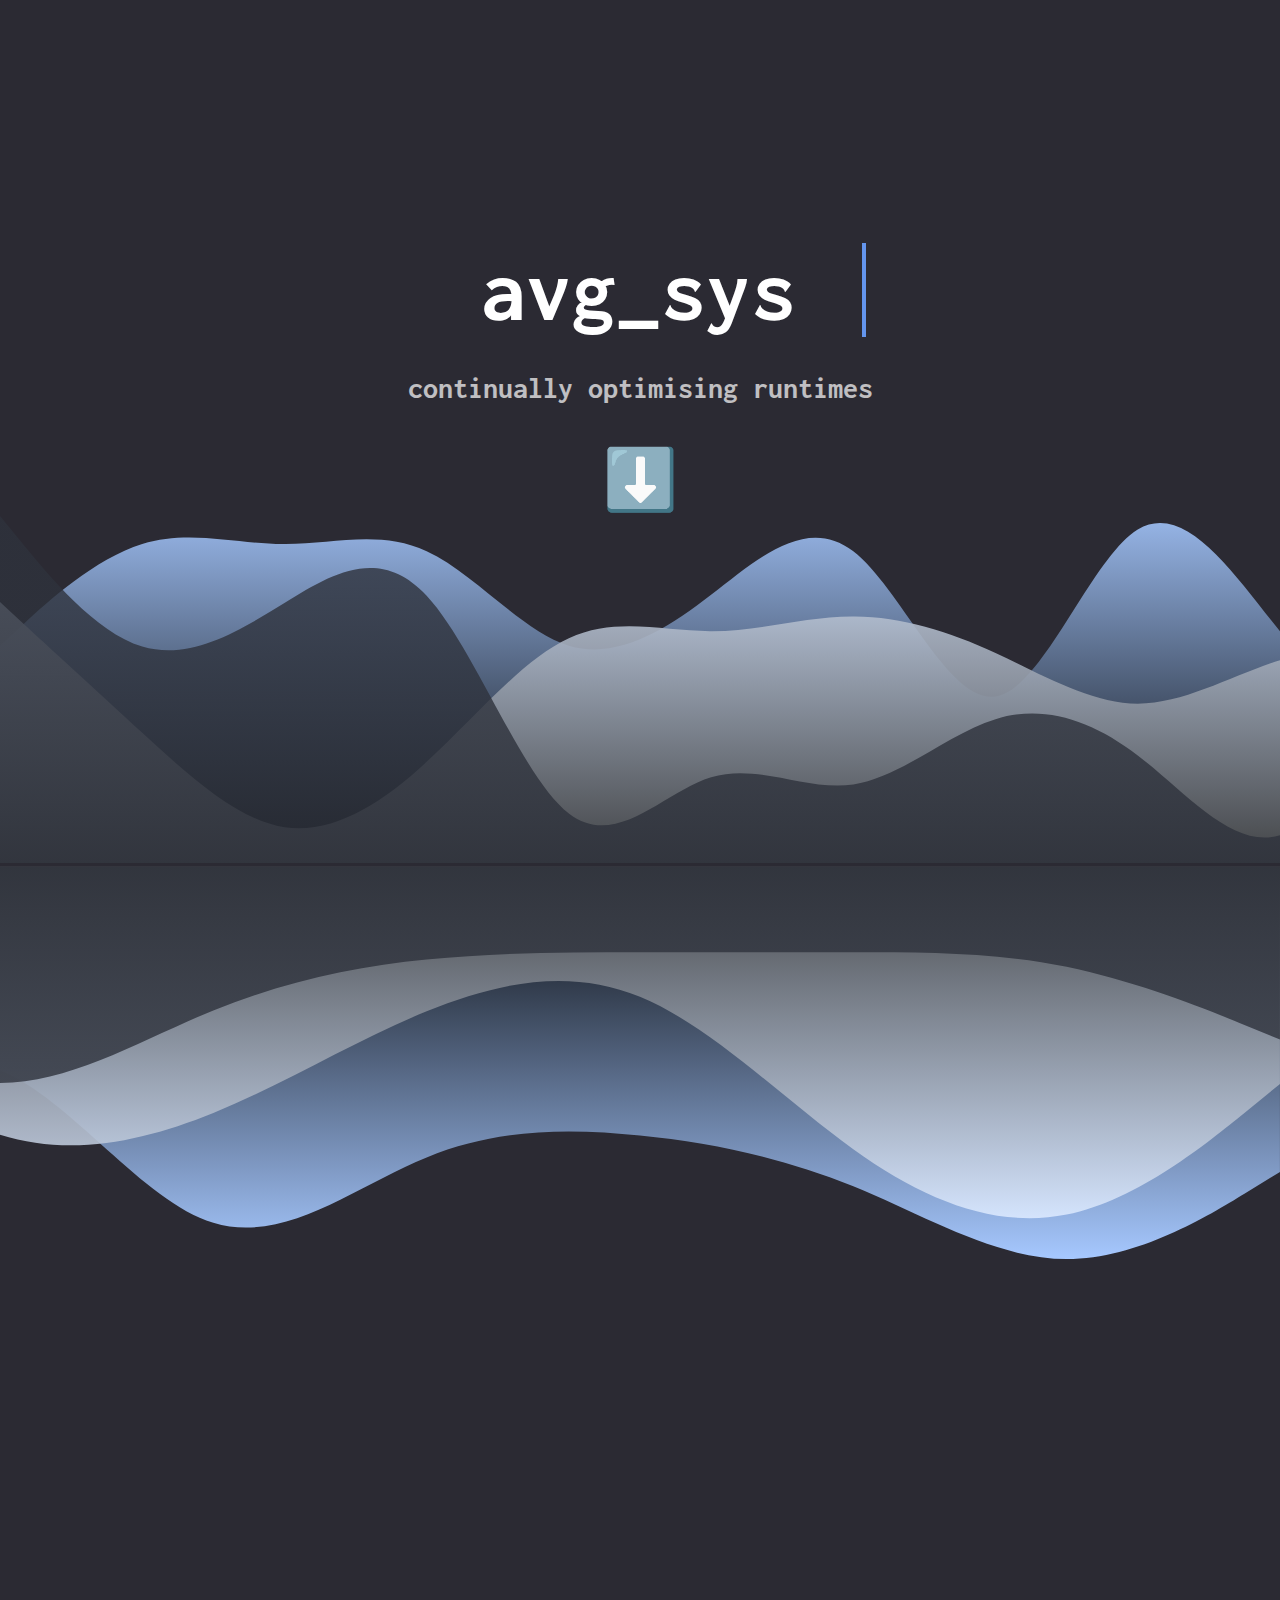
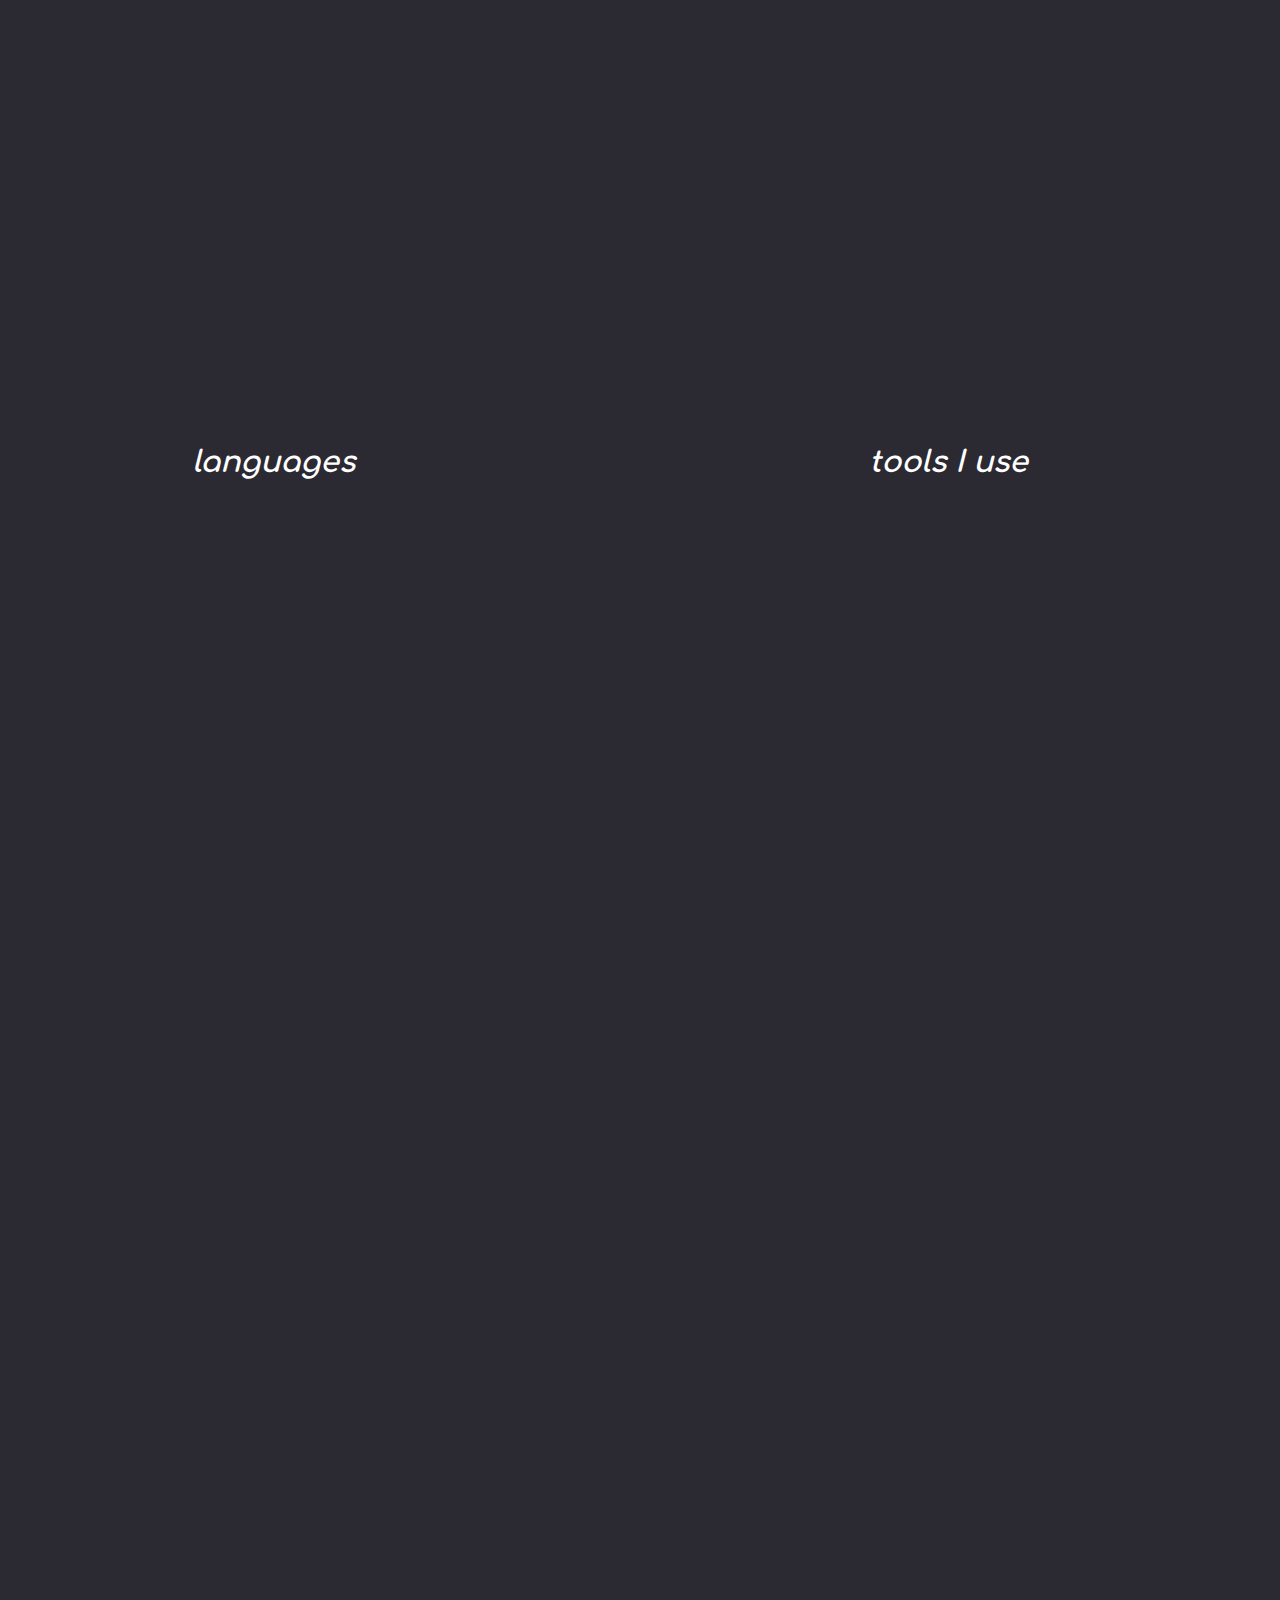
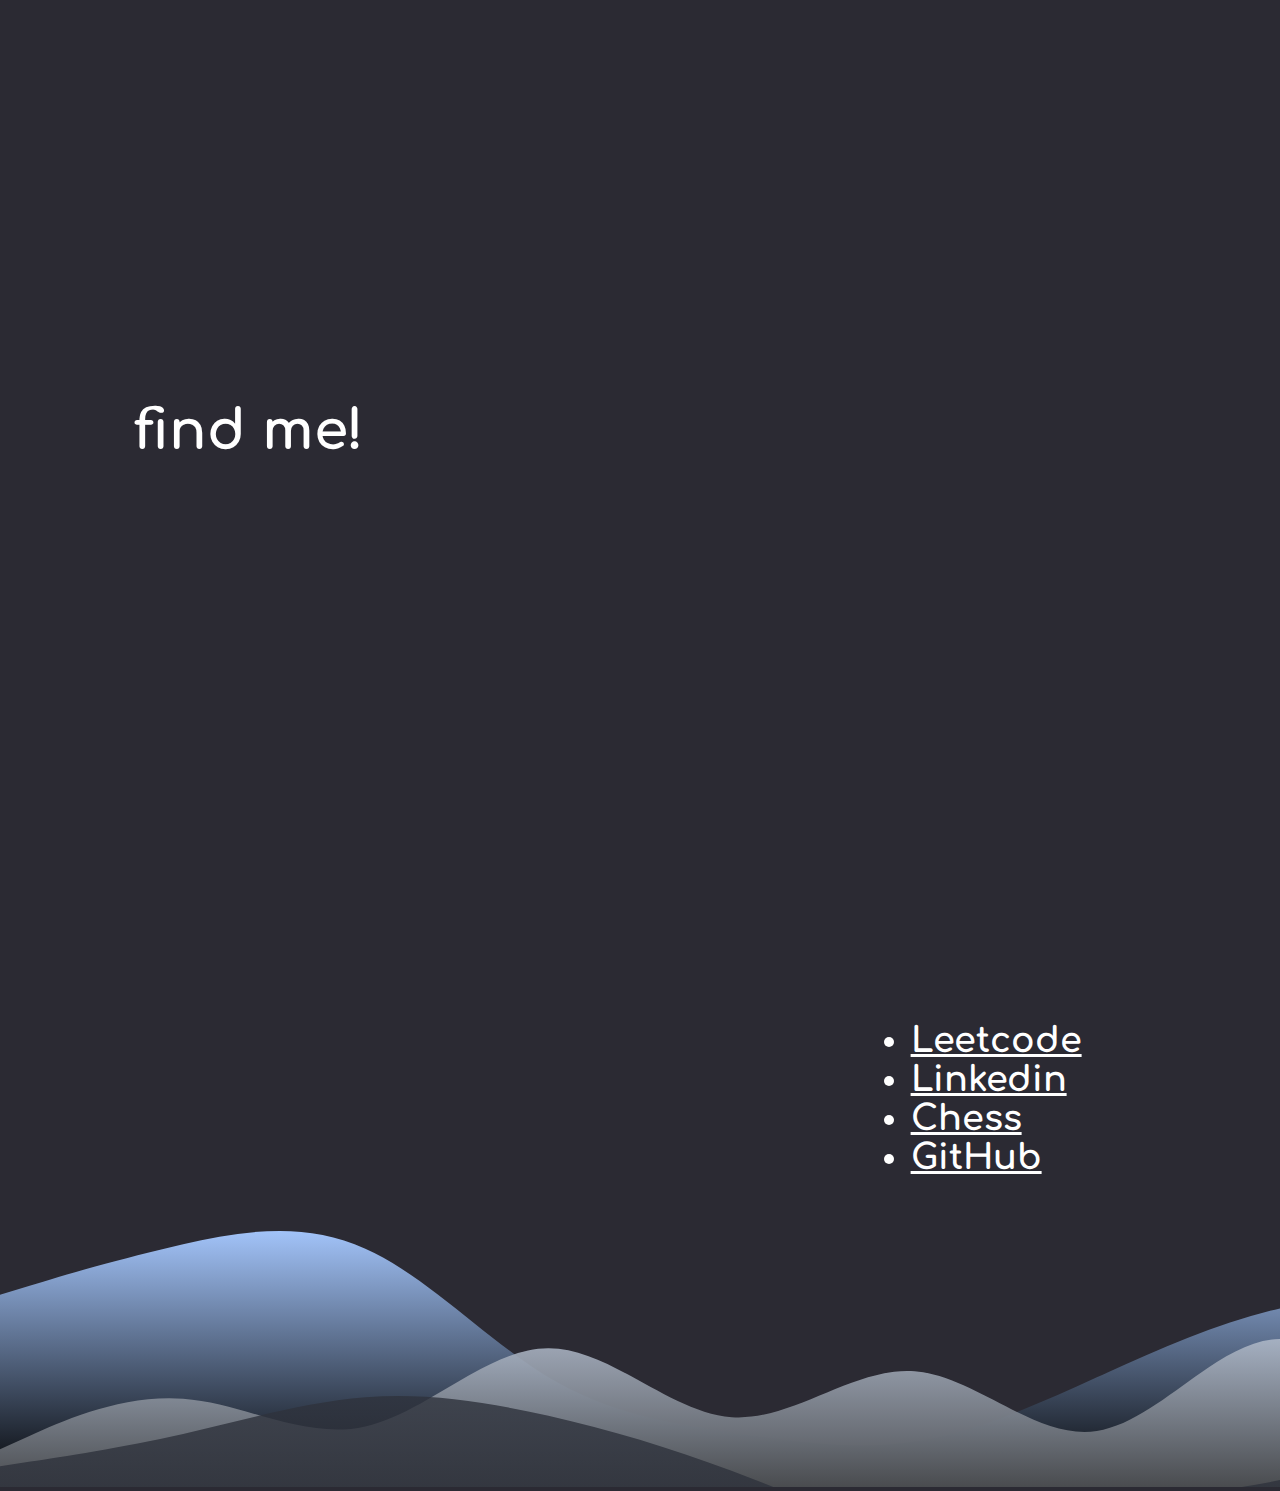
==== index.html @ 8fa1991c "rename main_page.html to index.html" ====
<!DOCTYPE html>
<html lang="en">
<head>
    <meta name="viewport" content="width=device-width, initial-scale=1.0">
    <meta charset="UTF-8">
    <link href="styles.css" rel="stylesheet" type="text/css" />
    <script defer src="AOS script.js"></script>
    <link rel="preconnect" href="https://fonts.googleapis.com">
    <link rel="preconnect" href="https://fonts.gstatic.com" crossorigin>
    <link href="https://fonts.googleapis.com/css2?family=Inconsolata:wght@200..900&display=swap" rel="stylesheet">
    <link rel="preconnect" href="https://fonts.googleapis.com">
    <link rel="preconnect" href="https://fonts.gstatic.com" crossorigin>
    <link href="https://fonts.googleapis.com/css2?family=Comfortaa:wght@300..700&display=swap" rel="stylesheet">
    <title>pretty average</title>
</head>

<body>
    <main>
        <section class="hi-mom">
            <div class = "container">
                <h1 class="head">avg_sys</h1>
            </div>
            <div class="subhead">
                <h4>continually optimising runtimes</h4>
            </div>
            <div class="down-arrow">
                <h1>⬇️</h1>
            </div> 
        </section>
        
        <section class="wave_split">
            <svg id="wave" style="transform:rotate(0deg); transition: 0.3s" viewBox="0 0 1440 490" version="1.1" xmlns="http://www.w3.org/2000/svg"><defs><linearGradient id="sw-gradient-0" x1="0" x2="0" y1="1" y2="0"><stop stop-color="rgba(0, 0, 0, 1)" offset="0%"></stop><stop stop-color="rgba(166, 200, 255, 1)" offset="100%"></stop></linearGradient></defs><path style="transform:translate(0, 1px); opacity:1" fill="url(#sw-gradient-0)" d="M0,245L26.7,220.5C53.3,196,107,147,160,130.7C213.3,114,267,131,320,130.7C373.3,131,427,114,480,138.8C533.3,163,587,229,640,245C693.3,261,747,229,800,187.8C853.3,147,907,98,960,138.8C1013.3,180,1067,310,1120,302.2C1173.3,294,1227,147,1280,114.3C1333.3,82,1387,163,1440,228.7C1493.3,294,1547,343,1600,367.5C1653.3,392,1707,392,1760,359.3C1813.3,327,1867,261,1920,261.3C1973.3,261,2027,327,2080,302.2C2133.3,278,2187,163,2240,106.2C2293.3,49,2347,49,2400,98C2453.3,147,2507,245,2560,310.3C2613.3,376,2667,408,2720,416.5C2773.3,425,2827,408,2880,367.5C2933.3,327,2987,261,3040,236.8C3093.3,212,3147,229,3200,245C3253.3,261,3307,278,3360,294C3413.3,310,3467,327,3520,343C3573.3,359,3627,376,3680,343C3733.3,310,3787,229,3813,187.8L3840,147L3840,490L3813.3,490C3786.7,490,3733,490,3680,490C3626.7,490,3573,490,3520,490C3466.7,490,3413,490,3360,490C3306.7,490,3253,490,3200,490C3146.7,490,3093,490,3040,490C2986.7,490,2933,490,2880,490C2826.7,490,2773,490,2720,490C2666.7,490,2613,490,2560,490C2506.7,490,2453,490,2400,490C2346.7,490,2293,490,2240,490C2186.7,490,2133,490,2080,490C2026.7,490,1973,490,1920,490C1866.7,490,1813,490,1760,490C1706.7,490,1653,490,1600,490C1546.7,490,1493,490,1440,490C1386.7,490,1333,490,1280,490C1226.7,490,1173,490,1120,490C1066.7,490,1013,490,960,490C906.7,490,853,490,800,490C746.7,490,693,490,640,490C586.7,490,533,490,480,490C426.7,490,373,490,320,490C266.7,490,213,490,160,490C106.7,490,53,490,27,490L0,490Z"></path><defs><linearGradient id="sw-gradient-1" x1="0" x2="0" y1="1" y2="0"><stop stop-color="rgba(54, 54, 54, 1)" offset="0%"></stop><stop stop-color="rgba(219, 233, 255, 1)" offset="100%"></stop></linearGradient></defs><path style="transform:translate(0, 50px); opacity:0.9" fill="url(#sw-gradient-1)" d="M0,147L26.7,171.5C53.3,196,107,245,160,294C213.3,343,267,392,320,400.2C373.3,408,427,376,480,326.7C533.3,278,587,212,640,187.8C693.3,163,747,180,800,179.7C853.3,180,907,163,960,163.3C1013.3,163,1067,180,1120,204.2C1173.3,229,1227,261,1280,261.3C1333.3,261,1387,229,1440,212.3C1493.3,196,1547,196,1600,179.7C1653.3,163,1707,131,1760,155.2C1813.3,180,1867,261,1920,261.3C1973.3,261,2027,180,2080,171.5C2133.3,163,2187,229,2240,253.2C2293.3,278,2347,261,2400,212.3C2453.3,163,2507,82,2560,114.3C2613.3,147,2667,294,2720,294C2773.3,294,2827,147,2880,122.5C2933.3,98,2987,196,3040,228.7C3093.3,261,3147,229,3200,212.3C3253.3,196,3307,196,3360,163.3C3413.3,131,3467,65,3520,57.2C3573.3,49,3627,98,3680,147C3733.3,196,3787,245,3813,269.5L3840,294L3840,490L3813.3,490C3786.7,490,3733,490,3680,490C3626.7,490,3573,490,3520,490C3466.7,490,3413,490,3360,490C3306.7,490,3253,490,3200,490C3146.7,490,3093,490,3040,490C2986.7,490,2933,490,2880,490C2826.7,490,2773,490,2720,490C2666.7,490,2613,490,2560,490C2506.7,490,2453,490,2400,490C2346.7,490,2293,490,2240,490C2186.7,490,2133,490,2080,490C2026.7,490,1973,490,1920,490C1866.7,490,1813,490,1760,490C1706.7,490,1653,490,1600,490C1546.7,490,1493,490,1440,490C1386.7,490,1333,490,1280,490C1226.7,490,1173,490,1120,490C1066.7,490,1013,490,960,490C906.7,490,853,490,800,490C746.7,490,693,490,640,490C586.7,490,533,490,480,490C426.7,490,373,490,320,490C266.7,490,213,490,160,490C106.7,490,53,490,27,490L0,490Z"></path><defs><linearGradient id="sw-gradient-2" x1="0" x2="0" y1="1" y2="0"><stop stop-color="rgba(46, 50, 60, 1)" offset="0%"></stop><stop stop-color="rgba(46, 50, 60, 1)" offset="100%"></stop></linearGradient></defs><path style="transform:translate(0, 100px); opacity:0.8" fill="url(#sw-gradient-2)" d="M0,0L26.7,32.7C53.3,65,107,131,160,147C213.3,163,267,131,320,98C373.3,65,427,33,480,89.8C533.3,147,587,294,640,334.8C693.3,376,747,310,800,294C853.3,278,907,310,960,302.2C1013.3,294,1067,245,1120,228.7C1173.3,212,1227,229,1280,269.5C1333.3,310,1387,376,1440,359.3C1493.3,343,1547,245,1600,171.5C1653.3,98,1707,49,1760,49C1813.3,49,1867,98,1920,114.3C1973.3,131,2027,114,2080,106.2C2133.3,98,2187,98,2240,155.2C2293.3,212,2347,327,2400,343C2453.3,359,2507,278,2560,253.2C2613.3,229,2667,261,2720,261.3C2773.3,261,2827,229,2880,204.2C2933.3,180,2987,163,3040,196C3093.3,229,3147,310,3200,334.8C3253.3,359,3307,327,3360,334.8C3413.3,343,3467,392,3520,383.8C3573.3,376,3627,310,3680,253.2C3733.3,196,3787,147,3813,122.5L3840,98L3840,490L3813.3,490C3786.7,490,3733,490,3680,490C3626.7,490,3573,490,3520,490C3466.7,490,3413,490,3360,490C3306.7,490,3253,490,3200,490C3146.7,490,3093,490,3040,490C2986.7,490,2933,490,2880,490C2826.7,490,2773,490,2720,490C2666.7,490,2613,490,2560,490C2506.7,490,2453,490,2400,490C2346.7,490,2293,490,2240,490C2186.7,490,2133,490,2080,490C2026.7,490,1973,490,1920,490C1866.7,490,1813,490,1760,490C1706.7,490,1653,490,1600,490C1546.7,490,1493,490,1440,490C1386.7,490,1333,490,1280,490C1226.7,490,1173,490,1120,490C1066.7,490,1013,490,960,490C906.7,490,853,490,800,490C746.7,490,693,490,640,490C586.7,490,533,490,480,490C426.7,490,373,490,320,490C266.7,490,213,490,160,490C106.7,490,53,490,27,490L0,490Z"></path></svg>
        </section>

        <section class="wave_split">    
            <svg id="wave" style="transform:rotate(180deg); transition: 0.3s" viewBox="0 0 1440 490" version="1.1" xmlns="http://www.w3.org/2000/svg"><defs><linearGradient id="sw-gradient-0" x1="0" x2="0" y1="1" y2="0"><stop stop-color="rgba(200.775, 200.775, 200.775, 1)" offset="0%"></stop><stop stop-color="rgba(49, 68, 98, 1)" offset="100%"></stop></linearGradient></defs><path style="transform:translate(0, 0px); opacity:1" fill="url(#sw-gradient-0)" d="M0,147L40,122.5C80,98,160,49,240,49C320,49,400,98,480,130.7C560,163,640,180,720,187.8C800,196,880,196,960,163.3C1040,131,1120,65,1200,89.8C1280,114,1360,229,1440,261.3C1520,294,1600,245,1680,220.5C1760,196,1840,196,1920,204.2C2000,212,2080,229,2160,236.8C2240,245,2320,245,2400,253.2C2480,261,2560,278,2640,277.7C2720,278,2800,261,2880,269.5C2960,278,3040,310,3120,277.7C3200,245,3280,147,3360,155.2C3440,163,3520,278,3600,334.8C3680,392,3760,392,3840,367.5C3920,343,4000,294,4080,253.2C4160,212,4240,180,4320,196C4400,212,4480,278,4560,285.8C4640,294,4720,245,4800,253.2C4880,261,4960,327,5040,367.5C5120,408,5200,425,5280,408.3C5360,392,5440,343,5520,285.8C5600,229,5680,163,5720,130.7L5760,98L5760,490L5720,490C5680,490,5600,490,5520,490C5440,490,5360,490,5280,490C5200,490,5120,490,5040,490C4960,490,4880,490,4800,490C4720,490,4640,490,4560,490C4480,490,4400,490,4320,490C4240,490,4160,490,4080,490C4000,490,3920,490,3840,490C3760,490,3680,490,3600,490C3520,490,3440,490,3360,490C3280,490,3200,490,3120,490C3040,490,2960,490,2880,490C2800,490,2720,490,2640,490C2560,490,2480,490,2400,490C2320,490,2240,490,2160,490C2080,490,2000,490,1920,490C1840,490,1760,490,1680,490C1600,490,1520,490,1440,490C1360,490,1280,490,1200,490C1120,490,1040,490,960,490C880,490,800,490,720,490C640,490,560,490,480,490C400,490,320,490,240,490C160,490,80,490,40,490L0,490Z"></path><defs><linearGradient id="sw-gradient-1" x1="0" x2="0" y1="1" y2="0"><stop stop-color="rgba(54, 54, 54, 1)" offset="0%"></stop><stop stop-color="rgba(219, 233, 255, 1)" offset="100%"></stop></linearGradient></defs><path style="transform:translate(0, 50px); opacity:0.9" fill="url(#sw-gradient-1)" d="M0,196L40,163.3C80,131,160,65,240,49C320,33,400,65,480,122.5C560,180,640,261,720,294C800,327,880,310,960,277.7C1040,245,1120,196,1200,163.3C1280,131,1360,114,1440,138.8C1520,163,1600,229,1680,261.3C1760,294,1840,294,1920,253.2C2000,212,2080,131,2160,155.2C2240,180,2320,310,2400,359.3C2480,408,2560,376,2640,359.3C2720,343,2800,343,2880,318.5C2960,294,3040,245,3120,196C3200,147,3280,98,3360,89.8C3440,82,3520,114,3600,171.5C3680,229,3760,310,3840,294C3920,278,4000,163,4080,106.2C4160,49,4240,49,4320,49C4400,49,4480,49,4560,114.3C4640,180,4720,310,4800,326.7C4880,343,4960,245,5040,220.5C5120,196,5200,245,5280,285.8C5360,327,5440,359,5520,334.8C5600,310,5680,229,5720,187.8L5760,147L5760,490L5720,490C5680,490,5600,490,5520,490C5440,490,5360,490,5280,490C5200,490,5120,490,5040,490C4960,490,4880,490,4800,490C4720,490,4640,490,4560,490C4480,490,4400,490,4320,490C4240,490,4160,490,4080,490C4000,490,3920,490,3840,490C3760,490,3680,490,3600,490C3520,490,3440,490,3360,490C3280,490,3200,490,3120,490C3040,490,2960,490,2880,490C2800,490,2720,490,2640,490C2560,490,2480,490,2400,490C2320,490,2240,490,2160,490C2080,490,2000,490,1920,490C1840,490,1760,490,1680,490C1600,490,1520,490,1440,490C1360,490,1280,490,1200,490C1120,490,1040,490,960,490C880,490,800,490,720,490C640,490,560,490,480,490C400,490,320,490,240,490C160,490,80,490,40,490L0,490Z"></path><defs><linearGradient id="sw-gradient-2" x1="0" x2="0" y1="1" y2="0"><stop stop-color="rgba(46, 50, 60, 1)" offset="0%"></stop><stop stop-color="rgba(46, 50, 60, 1)" offset="100%"></stop></linearGradient></defs><path style="transform:translate(0, 100px); opacity:0.8" fill="url(#sw-gradient-2)" d="M0,196L40,212.3C80,229,160,261,240,277.7C320,294,400,294,480,294C560,294,640,294,720,294C800,294,880,294,960,285.8C1040,278,1120,261,1200,228.7C1280,196,1360,147,1440,147C1520,147,1600,196,1680,204.2C1760,212,1840,180,1920,138.8C2000,98,2080,49,2160,98C2240,147,2320,294,2400,343C2480,392,2560,343,2640,277.7C2720,212,2800,131,2880,155.2C2960,180,3040,310,3120,351.2C3200,392,3280,343,3360,343C3440,343,3520,392,3600,392C3680,392,3760,343,3840,310.3C3920,278,4000,261,4080,277.7C4160,294,4240,343,4320,351.2C4400,359,4480,327,4560,302.2C4640,278,4720,261,4800,245C4880,229,4960,212,5040,220.5C5120,229,5200,261,5280,236.8C5360,212,5440,131,5520,147C5600,163,5680,278,5720,334.8L5760,392L5760,490L5720,490C5680,490,5600,490,5520,490C5440,490,5360,490,5280,490C5200,490,5120,490,5040,490C4960,490,4880,490,4800,490C4720,490,4640,490,4560,490C4480,490,4400,490,4320,490C4240,490,4160,490,4080,490C4000,490,3920,490,3840,490C3760,490,3680,490,3600,490C3520,490,3440,490,3360,490C3280,490,3200,490,3120,490C3040,490,2960,490,2880,490C2800,490,2720,490,2640,490C2560,490,2480,490,2400,490C2320,490,2240,490,2160,490C2080,490,2000,490,1920,490C1840,490,1760,490,1680,490C1600,490,1520,490,1440,490C1360,490,1280,490,1200,490C1120,490,1040,490,960,490C880,490,800,490,720,490C640,490,560,490,480,490C400,490,320,490,240,490C160,490,80,490,40,490L0,490Z"></path></svg>
        </section>
        
        <section>
            <div class = "whoami hidden">
                <h1>whoami<br>🤔</h1>
            </div> 
            <div class = "desc hidden">
                <h3>
                    Hi👋 I'm Jav and I am a... 
                </h3>
            <div class="describetxt hidden"><p>→ high school student 🎓</p></div>
            <div class="describetxt hidden"><p>→ computer science enthusiast 💻</p></div>
            <div class="describetxt hidden"><p>→ nerd 🤓</p></div>
            </div>
        </section>

        <section>
            <div class="technical hidden">
                <h1>technical skills 🔧</h1>
            </div>
            <section class="languages">
                <h2 class="lihead">languages</h2>
                <div class = "listcontent hidden"><p>🐍 python</p></div>
                <div class = "listcontent hidden"><p>#️⃣ C#</p></div>
                <div class = "listcontent hidden"><p>🕸️ basic html</p></div>
                <div class = "listcontent hidden"><p>💫 basic css</p></div>
                <div class = "listcontent hidden"><p>📑 english</p></div>
            </section>
            <section class="tools">
                <h2 class="lihead">tools I use</h2>
                    <div class = "listcontent hidden"><p>visual studio code</p></div>
                    <div class = "listcontent hidden"><p>unity</p></div>
                    <div class = "listcontent hidden"><p>pycharm</p></div>
                    <div class = "listcontent hidden"><p>leetcode</p></div>
                    <div class = "listcontent hidden"><p>modded rk61 ⌨️</p></div>
            </section>
        </section> 

        <section class = "project_content">
            <h1 class = "projects hidden">things im cooking 🍳</h1>
            <section class = "projectslist hidden">
                <h2>- leetcode -</h2>
                <p class = "lighter">road to DSA mastery</p>
            </section>
            <section class = "projectslist hidden">
                <h2>- games -</h2>
                <p class = "lighter">flight sim with unity's physics engine</p>
            </section>
            <section class = "projectslist hidden">
                <h3 class = "lighter flash">more to come...</h3>
            </section>
        </section>

        <section>
            <div class = "contactslist">
                <ul>
                    <li><a class = "link" href = "https://leetcode.com/u/anaveragehuman101101/">Leetcode</a></li>
                    <li><a class = "link" href = "https://www.linkedin.com/in/jav-ng-33154b2b0/">Linkedin</a></li>
                    <li><a class = "link" href = "https://www.chess.com/member/average101101001">Chess</a></li>
                    <li><a class = "link" href = "https://github.com/averagejv">GitHub</a></li>
                </ul>
            </div>
            <div class = "contacts">
                <p>find me!</p>
            </div>
        </section>



        <section>
            <div class="footer">
                <section class="wave_split">
                    <svg id="wave" style="transform:rotate(0deg); transition: 0.3s" viewBox="0 0 1440 310" version="1.1" xmlns="http://www.w3.org/2000/svg"><defs><linearGradient id="sw-gradient-0" x1="0" x2="0" y1="1" y2="0"><stop stop-color="rgba(144.538, 239.407, 255, 1)" offset="0%"></stop><stop stop-color="rgba(175.73, 175.73, 175.73, 1)" offset="100%"></stop></linearGradient></defs><path style="transform:translate(0, 0px); opacity:1" fill="url(#sw-gradient-0)" d="M0,93L34.3,82.7C68.6,72,137,52,206,36.2C274.3,21,343,10,411,41.3C480,72,549,145,617,186C685.7,227,754,238,823,248C891.4,258,960,269,1029,258.3C1097.1,248,1166,217,1234,186C1302.9,155,1371,124,1440,108.5C1508.6,93,1577,93,1646,108.5C1714.3,124,1783,155,1851,180.8C1920,207,1989,227,2057,242.8C2125.7,258,2194,269,2263,232.5C2331.4,196,2400,114,2469,108.5C2537.1,103,2606,176,2674,170.5C2742.9,165,2811,83,2880,67.2C2948.6,52,3017,103,3086,113.7C3154.3,124,3223,93,3291,67.2C3360,41,3429,21,3497,15.5C3565.7,10,3634,21,3703,25.8C3771.4,31,3840,31,3909,51.7C3977.1,72,4046,114,4114,113.7C4182.9,114,4251,72,4320,82.7C4388.6,93,4457,155,4526,196.3C4594.3,238,4663,258,4731,237.7C4800,217,4869,155,4903,124L4937.1,93L4937.1,310L4902.9,310C4868.6,310,4800,310,4731,310C4662.9,310,4594,310,4526,310C4457.1,310,4389,310,4320,310C4251.4,310,4183,310,4114,310C4045.7,310,3977,310,3909,310C3840,310,3771,310,3703,310C3634.3,310,3566,310,3497,310C3428.6,310,3360,310,3291,310C3222.9,310,3154,310,3086,310C3017.1,310,2949,310,2880,310C2811.4,310,2743,310,2674,310C2605.7,310,2537,310,2469,310C2400,310,2331,310,2263,310C2194.3,310,2126,310,2057,310C1988.6,310,1920,310,1851,310C1782.9,310,1714,310,1646,310C1577.1,310,1509,310,1440,310C1371.4,310,1303,310,1234,310C1165.7,310,1097,310,1029,310C960,310,891,310,823,310C754.3,310,686,310,617,310C548.6,310,480,310,411,310C342.9,310,274,310,206,310C137.1,310,69,310,34,310L0,310Z"></path><defs><linearGradient id="sw-gradient-1" x1="0" x2="0" y1="1" y2="0"><stop stop-color="rgba(207.892, 255, 253.67, 1)" offset="0%"></stop><stop stop-color="rgba(0, 0, 0, 1)" offset="100%"></stop></linearGradient></defs><path style="transform:translate(0, 50px); opacity:0.9" fill="url(#sw-gradient-1)" d="M0,217L34.3,201.5C68.6,186,137,155,206,160.2C274.3,165,343,207,411,191.2C480,176,549,103,617,103.3C685.7,103,754,176,823,180.8C891.4,186,960,124,1029,129.2C1097.1,134,1166,207,1234,196.3C1302.9,186,1371,93,1440,93C1508.6,93,1577,186,1646,196.3C1714.3,207,1783,134,1851,118.8C1920,103,1989,145,2057,134.3C2125.7,124,2194,62,2263,31C2331.4,0,2400,0,2469,36.2C2537.1,72,2606,145,2674,165.3C2742.9,186,2811,155,2880,124C2948.6,93,3017,62,3086,41.3C3154.3,21,3223,10,3291,20.7C3360,31,3429,62,3497,62C3565.7,62,3634,31,3703,31C3771.4,31,3840,62,3909,62C3977.1,62,4046,31,4114,51.7C4182.9,72,4251,145,4320,175.7C4388.6,207,4457,196,4526,206.7C4594.3,217,4663,248,4731,242.8C4800,238,4869,196,4903,175.7L4937.1,155L4937.1,310L4902.9,310C4868.6,310,4800,310,4731,310C4662.9,310,4594,310,4526,310C4457.1,310,4389,310,4320,310C4251.4,310,4183,310,4114,310C4045.7,310,3977,310,3909,310C3840,310,3771,310,3703,310C3634.3,310,3566,310,3497,310C3428.6,310,3360,310,3291,310C3222.9,310,3154,310,3086,310C3017.1,310,2949,310,2880,310C2811.4,310,2743,310,2674,310C2605.7,310,2537,310,2469,310C2400,310,2331,310,2263,310C2194.3,310,2126,310,2057,310C1988.6,310,1920,310,1851,310C1782.9,310,1714,310,1646,310C1577.1,310,1509,310,1440,310C1371.4,310,1303,310,1234,310C1165.7,310,1097,310,1029,310C960,310,891,310,823,310C754.3,310,686,310,617,310C548.6,310,480,310,411,310C342.9,310,274,310,206,310C137.1,310,69,310,34,310L0,310Z"></path><defs><linearGradient id="sw-gradient-2" x1="0" x2="0" y1="1" y2="0"><stop stop-color="rgba(59.726, 131.007, 146.132, 1)" offset="0%"></stop><stop stop-color="rgba(68.721, 68.721, 68.721, 1)" offset="100%"></stop></linearGradient></defs><path style="transform:translate(0, 100px); opacity:0.8" fill="url(#sw-gradient-2)" d="M0,186L34.3,180.8C68.6,176,137,165,206,149.8C274.3,134,343,114,411,108.5C480,103,549,114,617,129.2C685.7,145,754,165,823,191.2C891.4,217,960,248,1029,253.2C1097.1,258,1166,238,1234,227.3C1302.9,217,1371,217,1440,201.5C1508.6,186,1577,155,1646,149.8C1714.3,145,1783,165,1851,144.7C1920,124,1989,62,2057,67.2C2125.7,72,2194,145,2263,191.2C2331.4,238,2400,258,2469,237.7C2537.1,217,2606,155,2674,113.7C2742.9,72,2811,52,2880,82.7C2948.6,114,3017,196,3086,211.8C3154.3,227,3223,176,3291,170.5C3360,165,3429,207,3497,191.2C3565.7,176,3634,103,3703,82.7C3771.4,62,3840,93,3909,93C3977.1,93,4046,62,4114,62C4182.9,62,4251,93,4320,129.2C4388.6,165,4457,207,4526,232.5C4594.3,258,4663,269,4731,242.8C4800,217,4869,155,4903,124L4937.1,93L4937.1,310L4902.9,310C4868.6,310,4800,310,4731,310C4662.9,310,4594,310,4526,310C4457.1,310,4389,310,4320,310C4251.4,310,4183,310,4114,310C4045.7,310,3977,310,3909,310C3840,310,3771,310,3703,310C3634.3,310,3566,310,3497,310C3428.6,310,3360,310,3291,310C3222.9,310,3154,310,3086,310C3017.1,310,2949,310,2880,310C2811.4,310,2743,310,2674,310C2605.7,310,2537,310,2469,310C2400,310,2331,310,2263,310C2194.3,310,2126,310,2057,310C1988.6,310,1920,310,1851,310C1782.9,310,1714,310,1646,310C1577.1,310,1509,310,1440,310C1371.4,310,1303,310,1234,310C1165.7,310,1097,310,1029,310C960,310,891,310,823,310C754.3,310,686,310,617,310C548.6,310,480,310,411,310C342.9,310,274,310,206,310C137.1,310,69,310,34,310L0,310Z"></path></svg>
                </section>
            </div>
        </section>

            
    </main>
</body>

</html>
---- styles.css ----
/*garbage code*/
@media (max-width: 610px) {
    h1{
        font-size: 40px;
    }
    h2{
        font-size:30px;
    }
    h3{
        font-size:20px;
    }
    h4{
        font-size: 15px;
    }
    p {
        font-size: 15px;
    }
    li{
        font-size: 13px;
    }
    .head{
        font-size: 10px;
    }
}


body{
    background-color: #2b2a33;
    font-family:'Comfortaa', monospace;
    border: 1px ;
    border-radius: 2%;
    font-weight: bold;
    background-image: linear-gradient(top bottom right, #2E323C, #444B59);
    margin: 0;
    padding: relative;

}

.hi-mom{
    text-align: center;
    padding: 0%;
    font-family:'Inconsolata', monospace;
    font-size: 30px;

}

body, html{
    height: 100%;
  }

.head{
    font-family:'Inconsolata', monospace;
    color: white;
    display: inline-block;
    overflow: hidden;
    border-right: .3rem solid cornflowerblue;
    width: 35%;
    margin-top: 19%;
    white-space: nowrap;
    font-size:  7vh;
    font-size: 7vw;
    margin-bottom: -0.4%;
    animation: 
        typing 1.1s steps(7, end) forwards,
        blink 1.2s infinite;
}

.container{
    height: 100%;
    display: flex;
    justify-content: center;
    align-items: center;
  }

.subhead{
    font-family:'Inconsolata', monospace;
    color: white;
    animation:
        fadein 4s;
    opacity: 0.7;
}

.down-arrow{
    animation:
        flash 4s infinite;
    margin-bottom: -10%;
}

.abtme{
    margin-top: 0%;
    margin-bottom: 0%;
    box-sizing:border-box;
}

.whoami{
    color: white;
    font-size: 55px;
    float: left;
    margin-left: 15%;
    text-align: left;
}
.desc{
    color:white;
    float: right;
    text-align: left;
    margin-right: 15%;
    margin-top: 4%;
    font-size: 30px;
}

.describetxt{
    font-size: 20px;
}

.technical{
    text-align: center;
    margin-top: 40%;
    font-size: 55px;
    color: white;
}

.lihead{
    font-style: italic;
}

.languages{
    list-style: none;
    float:left;
    margin-left: 15%;
    color: white;
    text-align: left;
    font-size: 20px;
}
.tools{
    list-style: none;
    float:right;
    margin-right: 17%;
    color: white;
    text-align: left;
    font-size: 20px;
}


.projects{
    color: white;
    text-align: center;
    font-size: 60px;

}

.project_content{
    margin-top: 37.5%;
    font-size: 20px;
    float: left;
    margin-left: 5%;
    text-align: center;
}

.projectslist{
    padding-bottom: 2%;
    color:white;
    font-style:oblique;
}

.lighter{
    color: grey;
}

.flash{
    animation:
        flash 3s infinite linear;
}

.contacts{
    color: white;
    font-size: 55px;
    float: left;
    margin-left: 10.5%;
    margin-top: 20%;
    animation:
        rotate 2.77s infinite linear;
    margin-bottom: 5%;
}

.contactslist{
    margin-top: 70%;
    color: white;
    font-size: 35px;
    float: right;
    margin-right: 15.5%;
    
}


.link:link {
    color: white;
}
  

.link:visited {
    color: whitesmoke;
}
  

.link:hover {
    color: white;
    animation:
        flash 1s infinite linear;
}
  

.link:active {
    color: cornflowerblue;
}


.footer{
    margin-top: 90%;
}


/*animation delays*/
.listcontent:nth-child(2){
    transition-delay: 400ms;
}
.listcontent:nth-child(3){
    transition-delay: 500ms;
}
.listcontent:nth-child(4){
    transition-delay: 600ms;
}
.listcontent:nth-child(5){
    transition-delay: 700ms;
}
.listcontent:nth-child(6){
    transition-delay: 800ms;
}


.projectslist:nth-child(2){
    transition-delay: 400ms;
}
.projectslist:nth-child(3){
    transition-delay: 500ms;
}

/*animates things*/
@keyframes fadein {
    0% { opacity: 0; }
    25% {opacity: 0;}
    100% { opacity: 0.7; }
  }
@keyframes typing{
    0% { width: 0; }
    100% { }
}
@keyframes blink{
    0% {border-color : transparent;}
    50% {border-color : cornflowerblue;}
    100% {border-color : transparent;}
}
@keyframes flash{
    0% {opacity: 0;}
    50% {opacity: 1;}
    100% {opacity: 0;}
}
@keyframes rotate{
    0% {transform:rotate(360deg);}
    100% {transform:rotate(0deg);}

}


/*animation properties*/
.hidden{
    opacity: 0;
    transform: translateX(-30%);
    transition: all 1s;
}

.show {
    opacity: 1;
    transform: translateX(0);
}


.describetxt:nth-child(2){
    transition-delay: 400ms;
}

.describetxt:nth-child(3){
    transition-delay: 550ms;
}

.describetxt:nth-child(4){
    transition-delay: 700ms;
}
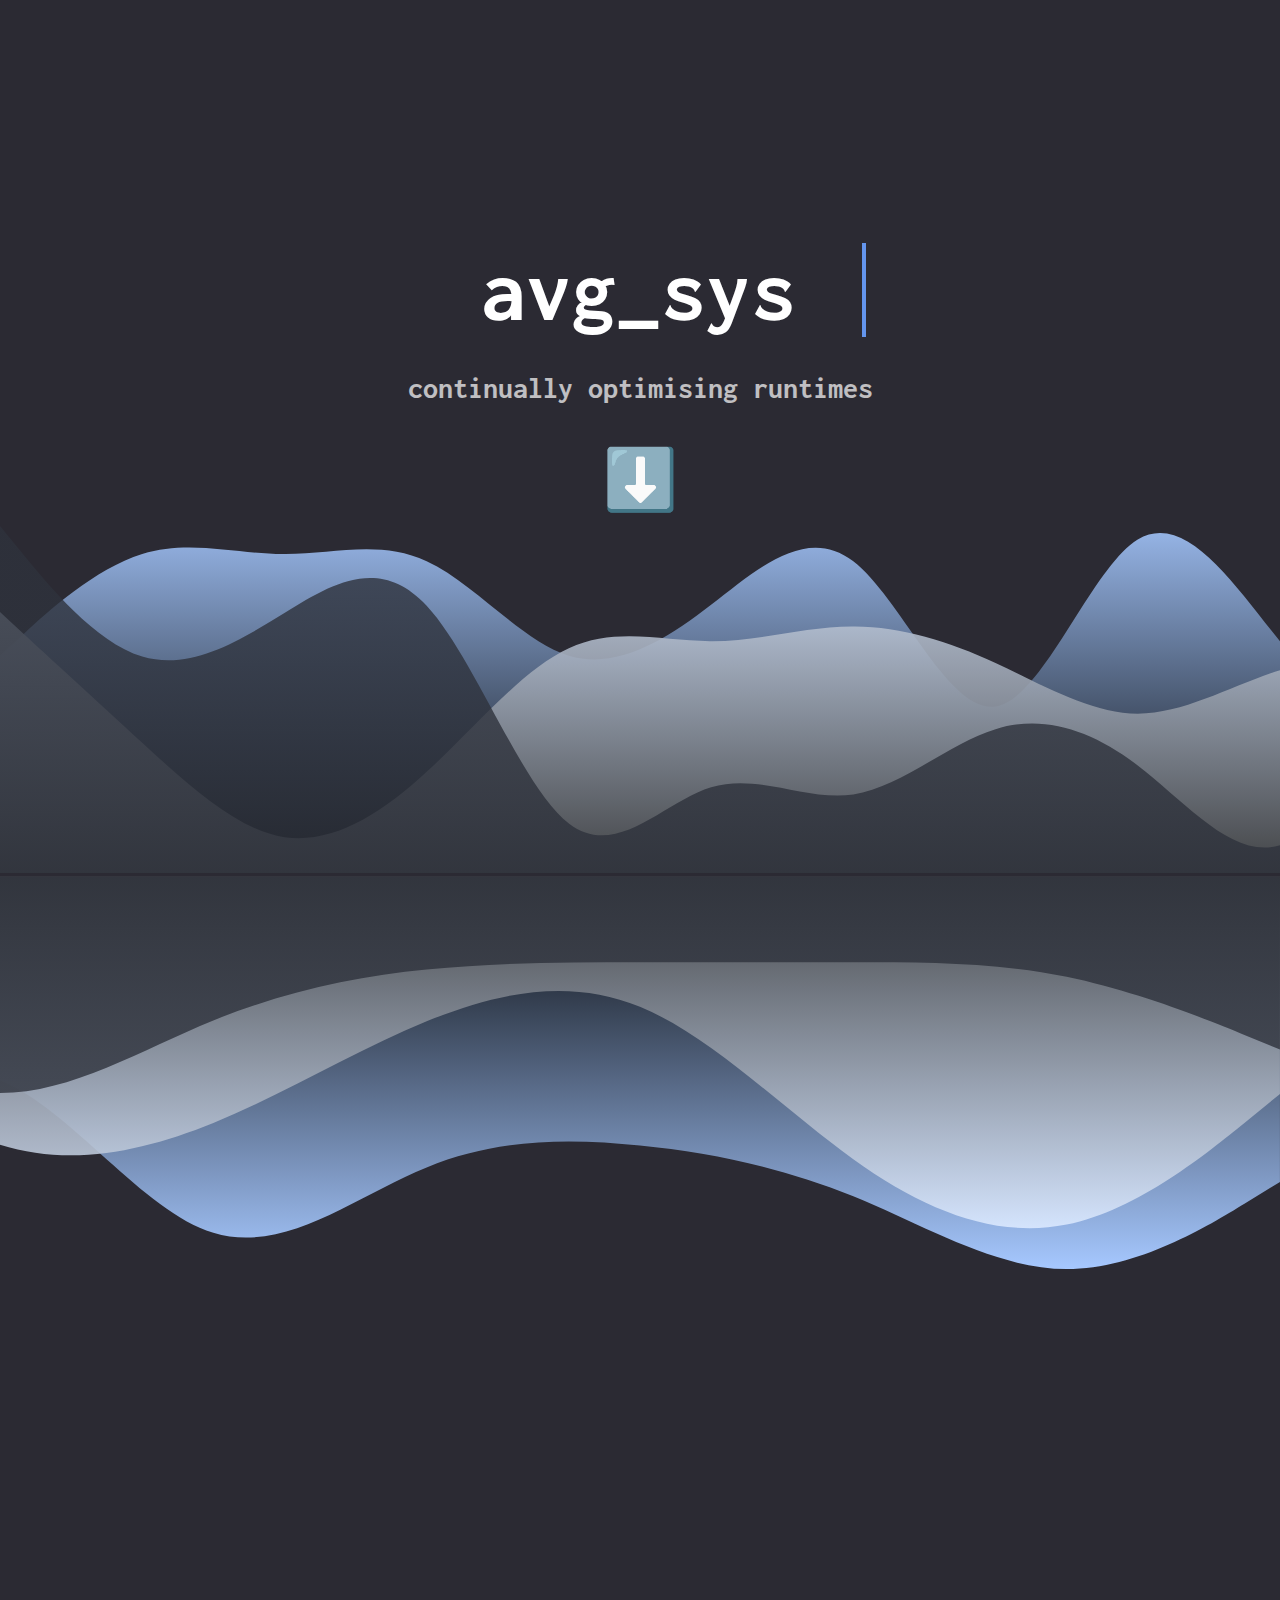
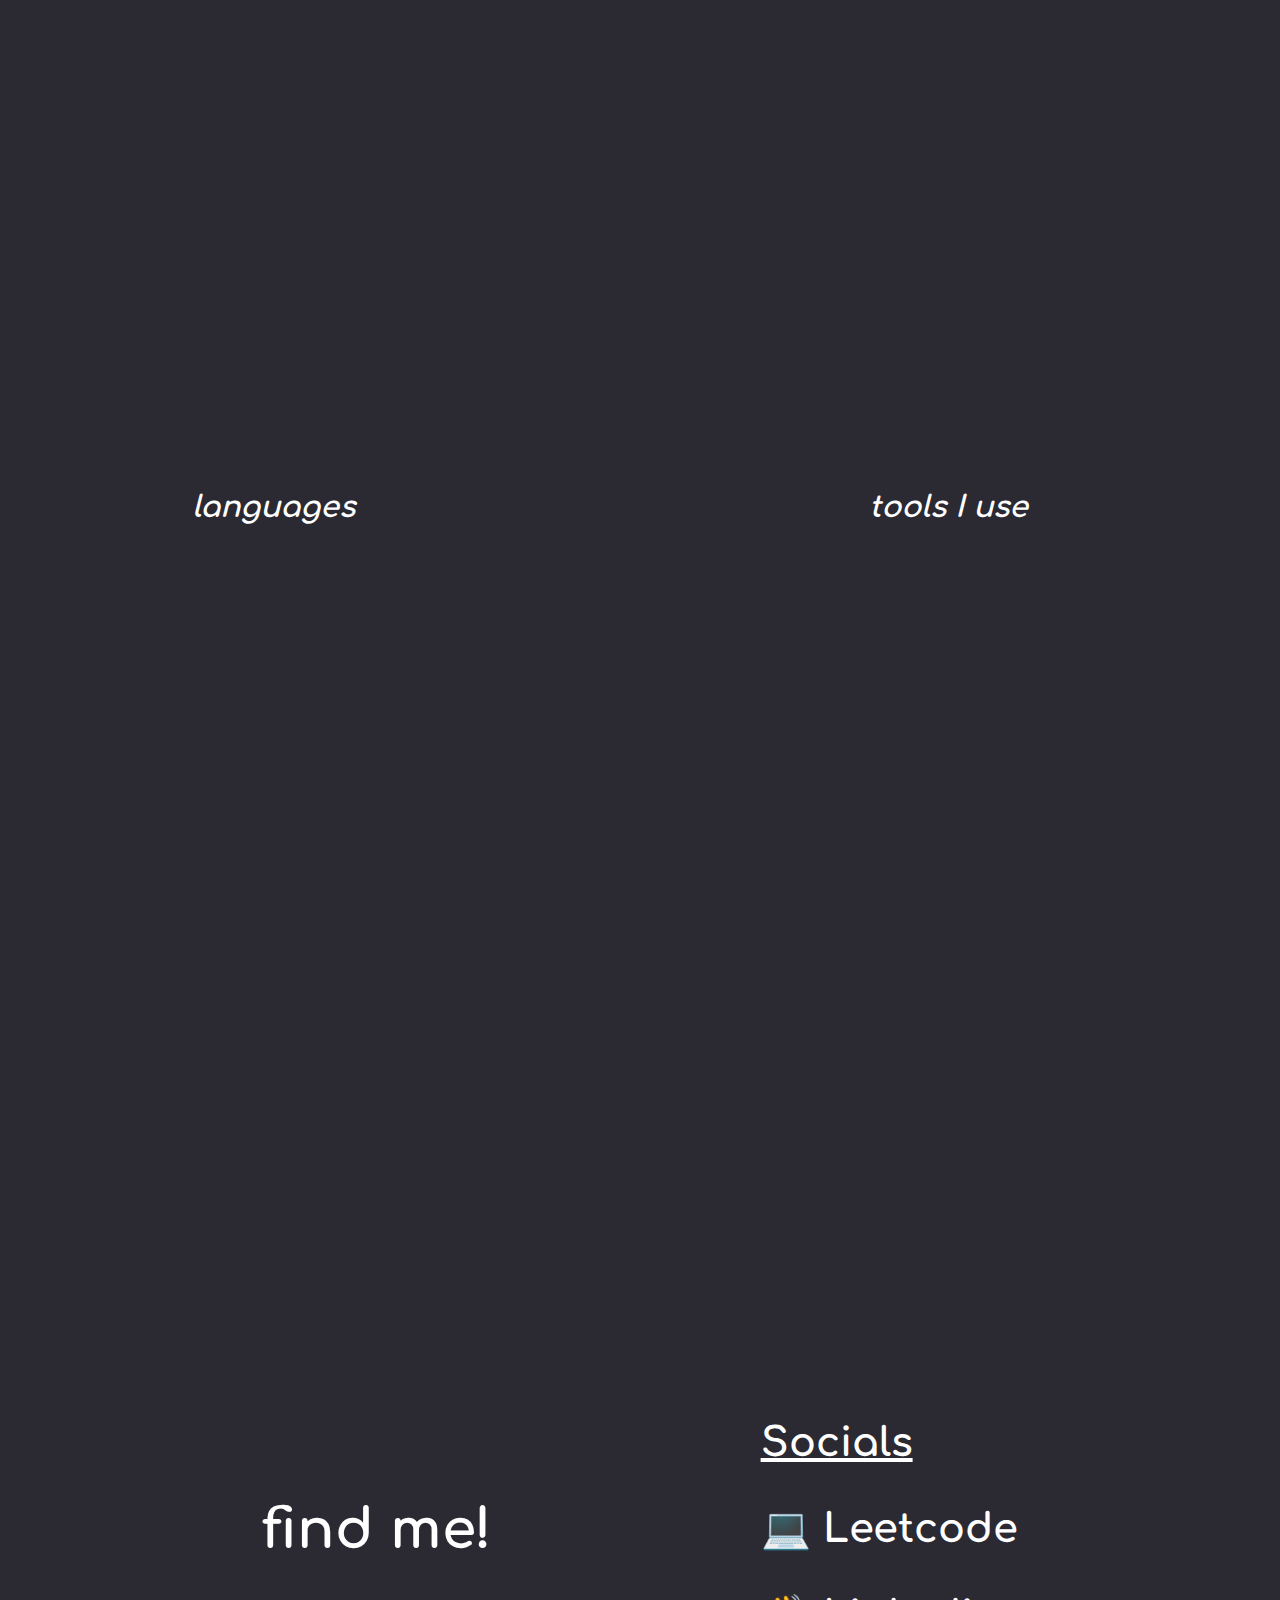
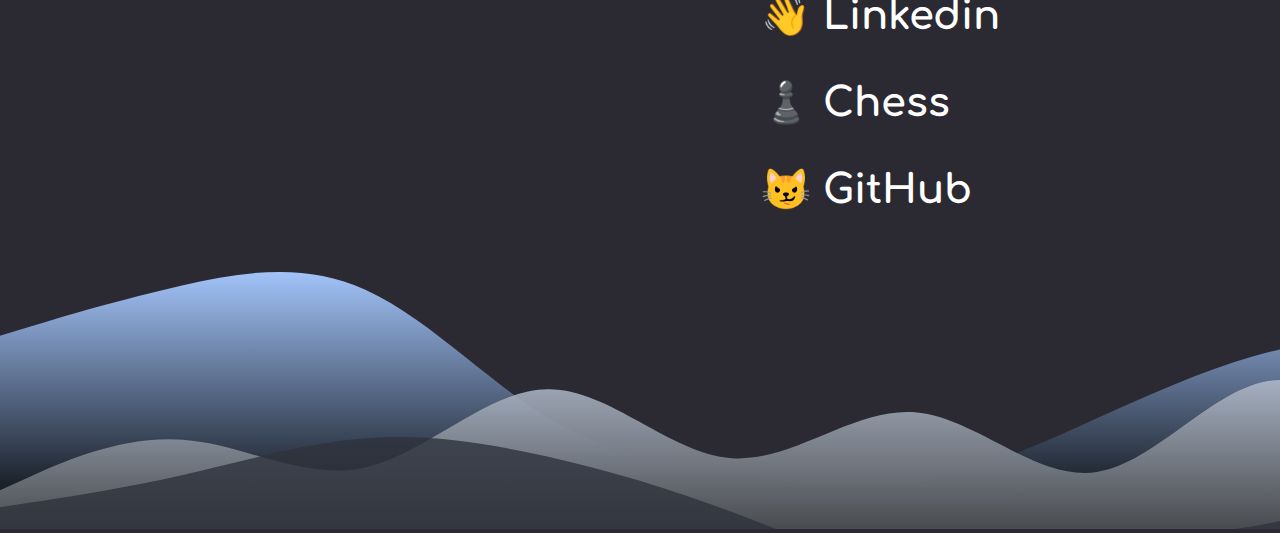
==== commit 8800f9cc: "Fix alignment and polish socials area" ====
--- a/index.html
+++ b/index.html
@@ -28,6 +28,8 @@
             </div> 
         </section>
         
+        <hr>
+
         <section class="wave_split">
             <svg id="wave" style="transform:rotate(0deg); transition: 0.3s" viewBox="0 0 1440 490" version="1.1" xmlns="http://www.w3.org/2000/svg"><defs><linearGradient id="sw-gradient-0" x1="0" x2="0" y1="1" y2="0"><stop stop-color="rgba(0, 0, 0, 1)" offset="0%"></stop><stop stop-color="rgba(166, 200, 255, 1)" offset="100%"></stop></linearGradient></defs><path style="transform:translate(0, 1px); opacity:1" fill="url(#sw-gradient-0)" d="M0,245L26.7,220.5C53.3,196,107,147,160,130.7C213.3,114,267,131,320,130.7C373.3,131,427,114,480,138.8C533.3,163,587,229,640,245C693.3,261,747,229,800,187.8C853.3,147,907,98,960,138.8C1013.3,180,1067,310,1120,302.2C1173.3,294,1227,147,1280,114.3C1333.3,82,1387,163,1440,228.7C1493.3,294,1547,343,1600,367.5C1653.3,392,1707,392,1760,359.3C1813.3,327,1867,261,1920,261.3C1973.3,261,2027,327,2080,302.2C2133.3,278,2187,163,2240,106.2C2293.3,49,2347,49,2400,98C2453.3,147,2507,245,2560,310.3C2613.3,376,2667,408,2720,416.5C2773.3,425,2827,408,2880,367.5C2933.3,327,2987,261,3040,236.8C3093.3,212,3147,229,3200,245C3253.3,261,3307,278,3360,294C3413.3,310,3467,327,3520,343C3573.3,359,3627,376,3680,343C3733.3,310,3787,229,3813,187.8L3840,147L3840,490L3813.3,490C3786.7,490,3733,490,3680,490C3626.7,490,3573,490,3520,490C3466.7,490,3413,490,3360,490C3306.7,490,3253,490,3200,490C3146.7,490,3093,490,3040,490C2986.7,490,2933,490,2880,490C2826.7,490,2773,490,2720,490C2666.7,490,2613,490,2560,490C2506.7,490,2453,490,2400,490C2346.7,490,2293,490,2240,490C2186.7,490,2133,490,2080,490C2026.7,490,1973,490,1920,490C1866.7,490,1813,490,1760,490C1706.7,490,1653,490,1600,490C1546.7,490,1493,490,1440,490C1386.7,490,1333,490,1280,490C1226.7,490,1173,490,1120,490C1066.7,490,1013,490,960,490C906.7,490,853,490,800,490C746.7,490,693,490,640,490C586.7,490,533,490,480,490C426.7,490,373,490,320,490C266.7,490,213,490,160,490C106.7,490,53,490,27,490L0,490Z"></path><defs><linearGradient id="sw-gradient-1" x1="0" x2="0" y1="1" y2="0"><stop stop-color="rgba(54, 54, 54, 1)" offset="0%"></stop><stop stop-color="rgba(219, 233, 255, 1)" offset="100%"></stop></linearGradient></defs><path style="transform:translate(0, 50px); opacity:0.9" fill="url(#sw-gradient-1)" d="M0,147L26.7,171.5C53.3,196,107,245,160,294C213.3,343,267,392,320,400.2C373.3,408,427,376,480,326.7C533.3,278,587,212,640,187.8C693.3,163,747,180,800,179.7C853.3,180,907,163,960,163.3C1013.3,163,1067,180,1120,204.2C1173.3,229,1227,261,1280,261.3C1333.3,261,1387,229,1440,212.3C1493.3,196,1547,196,1600,179.7C1653.3,163,1707,131,1760,155.2C1813.3,180,1867,261,1920,261.3C1973.3,261,2027,180,2080,171.5C2133.3,163,2187,229,2240,253.2C2293.3,278,2347,261,2400,212.3C2453.3,163,2507,82,2560,114.3C2613.3,147,2667,294,2720,294C2773.3,294,2827,147,2880,122.5C2933.3,98,2987,196,3040,228.7C3093.3,261,3147,229,3200,212.3C3253.3,196,3307,196,3360,163.3C3413.3,131,3467,65,3520,57.2C3573.3,49,3627,98,3680,147C3733.3,196,3787,245,3813,269.5L3840,294L3840,490L3813.3,490C3786.7,490,3733,490,3680,490C3626.7,490,3573,490,3520,490C3466.7,490,3413,490,3360,490C3306.7,490,3253,490,3200,490C3146.7,490,3093,490,3040,490C2986.7,490,2933,490,2880,490C2826.7,490,2773,490,2720,490C2666.7,490,2613,490,2560,490C2506.7,490,2453,490,2400,490C2346.7,490,2293,490,2240,490C2186.7,490,2133,490,2080,490C2026.7,490,1973,490,1920,490C1866.7,490,1813,490,1760,490C1706.7,490,1653,490,1600,490C1546.7,490,1493,490,1440,490C1386.7,490,1333,490,1280,490C1226.7,490,1173,490,1120,490C1066.7,490,1013,490,960,490C906.7,490,853,490,800,490C746.7,490,693,490,640,490C586.7,490,533,490,480,490C426.7,490,373,490,320,490C266.7,490,213,490,160,490C106.7,490,53,490,27,490L0,490Z"></path><defs><linearGradient id="sw-gradient-2" x1="0" x2="0" y1="1" y2="0"><stop stop-color="rgba(46, 50, 60, 1)" offset="0%"></stop><stop stop-color="rgba(46, 50, 60, 1)" offset="100%"></stop></linearGradient></defs><path style="transform:translate(0, 100px); opacity:0.8" fill="url(#sw-gradient-2)" d="M0,0L26.7,32.7C53.3,65,107,131,160,147C213.3,163,267,131,320,98C373.3,65,427,33,480,89.8C533.3,147,587,294,640,334.8C693.3,376,747,310,800,294C853.3,278,907,310,960,302.2C1013.3,294,1067,245,1120,228.7C1173.3,212,1227,229,1280,269.5C1333.3,310,1387,376,1440,359.3C1493.3,343,1547,245,1600,171.5C1653.3,98,1707,49,1760,49C1813.3,49,1867,98,1920,114.3C1973.3,131,2027,114,2080,106.2C2133.3,98,2187,98,2240,155.2C2293.3,212,2347,327,2400,343C2453.3,359,2507,278,2560,253.2C2613.3,229,2667,261,2720,261.3C2773.3,261,2827,229,2880,204.2C2933.3,180,2987,163,3040,196C3093.3,229,3147,310,3200,334.8C3253.3,359,3307,327,3360,334.8C3413.3,343,3467,392,3520,383.8C3573.3,376,3627,310,3680,253.2C3733.3,196,3787,147,3813,122.5L3840,98L3840,490L3813.3,490C3786.7,490,3733,490,3680,490C3626.7,490,3573,490,3520,490C3466.7,490,3413,490,3360,490C3306.7,490,3253,490,3200,490C3146.7,490,3093,490,3040,490C2986.7,490,2933,490,2880,490C2826.7,490,2773,490,2720,490C2666.7,490,2613,490,2560,490C2506.7,490,2453,490,2400,490C2346.7,490,2293,490,2240,490C2186.7,490,2133,490,2080,490C2026.7,490,1973,490,1920,490C1866.7,490,1813,490,1760,490C1706.7,490,1653,490,1600,490C1546.7,490,1493,490,1440,490C1386.7,490,1333,490,1280,490C1226.7,490,1173,490,1120,490C1066.7,490,1013,490,960,490C906.7,490,853,490,800,490C746.7,490,693,490,640,490C586.7,490,533,490,480,490C426.7,490,373,490,320,490C266.7,490,213,490,160,490C106.7,490,53,490,27,490L0,490Z"></path></svg>
         </section>
@@ -35,20 +37,24 @@
         <section class="wave_split">    
             <svg id="wave" style="transform:rotate(180deg); transition: 0.3s" viewBox="0 0 1440 490" version="1.1" xmlns="http://www.w3.org/2000/svg"><defs><linearGradient id="sw-gradient-0" x1="0" x2="0" y1="1" y2="0"><stop stop-color="rgba(200.775, 200.775, 200.775, 1)" offset="0%"></stop><stop stop-color="rgba(49, 68, 98, 1)" offset="100%"></stop></linearGradient></defs><path style="transform:translate(0, 0px); opacity:1" fill="url(#sw-gradient-0)" d="M0,147L40,122.5C80,98,160,49,240,49C320,49,400,98,480,130.7C560,163,640,180,720,187.8C800,196,880,196,960,163.3C1040,131,1120,65,1200,89.8C1280,114,1360,229,1440,261.3C1520,294,1600,245,1680,220.5C1760,196,1840,196,1920,204.2C2000,212,2080,229,2160,236.8C2240,245,2320,245,2400,253.2C2480,261,2560,278,2640,277.7C2720,278,2800,261,2880,269.5C2960,278,3040,310,3120,277.7C3200,245,3280,147,3360,155.2C3440,163,3520,278,3600,334.8C3680,392,3760,392,3840,367.5C3920,343,4000,294,4080,253.2C4160,212,4240,180,4320,196C4400,212,4480,278,4560,285.8C4640,294,4720,245,4800,253.2C4880,261,4960,327,5040,367.5C5120,408,5200,425,5280,408.3C5360,392,5440,343,5520,285.8C5600,229,5680,163,5720,130.7L5760,98L5760,490L5720,490C5680,490,5600,490,5520,490C5440,490,5360,490,5280,490C5200,490,5120,490,5040,490C4960,490,4880,490,4800,490C4720,490,4640,490,4560,490C4480,490,4400,490,4320,490C4240,490,4160,490,4080,490C4000,490,3920,490,3840,490C3760,490,3680,490,3600,490C3520,490,3440,490,3360,490C3280,490,3200,490,3120,490C3040,490,2960,490,2880,490C2800,490,2720,490,2640,490C2560,490,2480,490,2400,490C2320,490,2240,490,2160,490C2080,490,2000,490,1920,490C1840,490,1760,490,1680,490C1600,490,1520,490,1440,490C1360,490,1280,490,1200,490C1120,490,1040,490,960,490C880,490,800,490,720,490C640,490,560,490,480,490C400,490,320,490,240,490C160,490,80,490,40,490L0,490Z"></path><defs><linearGradient id="sw-gradient-1" x1="0" x2="0" y1="1" y2="0"><stop stop-color="rgba(54, 54, 54, 1)" offset="0%"></stop><stop stop-color="rgba(219, 233, 255, 1)" offset="100%"></stop></linearGradient></defs><path style="transform:translate(0, 50px); opacity:0.9" fill="url(#sw-gradient-1)" d="M0,196L40,163.3C80,131,160,65,240,49C320,33,400,65,480,122.5C560,180,640,261,720,294C800,327,880,310,960,277.7C1040,245,1120,196,1200,163.3C1280,131,1360,114,1440,138.8C1520,163,1600,229,1680,261.3C1760,294,1840,294,1920,253.2C2000,212,2080,131,2160,155.2C2240,180,2320,310,2400,359.3C2480,408,2560,376,2640,359.3C2720,343,2800,343,2880,318.5C2960,294,3040,245,3120,196C3200,147,3280,98,3360,89.8C3440,82,3520,114,3600,171.5C3680,229,3760,310,3840,294C3920,278,4000,163,4080,106.2C4160,49,4240,49,4320,49C4400,49,4480,49,4560,114.3C4640,180,4720,310,4800,326.7C4880,343,4960,245,5040,220.5C5120,196,5200,245,5280,285.8C5360,327,5440,359,5520,334.8C5600,310,5680,229,5720,187.8L5760,147L5760,490L5720,490C5680,490,5600,490,5520,490C5440,490,5360,490,5280,490C5200,490,5120,490,5040,490C4960,490,4880,490,4800,490C4720,490,4640,490,4560,490C4480,490,4400,490,4320,490C4240,490,4160,490,4080,490C4000,490,3920,490,3840,490C3760,490,3680,490,3600,490C3520,490,3440,490,3360,490C3280,490,3200,490,3120,490C3040,490,2960,490,2880,490C2800,490,2720,490,2640,490C2560,490,2480,490,2400,490C2320,490,2240,490,2160,490C2080,490,2000,490,1920,490C1840,490,1760,490,1680,490C1600,490,1520,490,1440,490C1360,490,1280,490,1200,490C1120,490,1040,490,960,490C880,490,800,490,720,490C640,490,560,490,480,490C400,490,320,490,240,490C160,490,80,490,40,490L0,490Z"></path><defs><linearGradient id="sw-gradient-2" x1="0" x2="0" y1="1" y2="0"><stop stop-color="rgba(46, 50, 60, 1)" offset="0%"></stop><stop stop-color="rgba(46, 50, 60, 1)" offset="100%"></stop></linearGradient></defs><path style="transform:translate(0, 100px); opacity:0.8" fill="url(#sw-gradient-2)" d="M0,196L40,212.3C80,229,160,261,240,277.7C320,294,400,294,480,294C560,294,640,294,720,294C800,294,880,294,960,285.8C1040,278,1120,261,1200,228.7C1280,196,1360,147,1440,147C1520,147,1600,196,1680,204.2C1760,212,1840,180,1920,138.8C2000,98,2080,49,2160,98C2240,147,2320,294,2400,343C2480,392,2560,343,2640,277.7C2720,212,2800,131,2880,155.2C2960,180,3040,310,3120,351.2C3200,392,3280,343,3360,343C3440,343,3520,392,3600,392C3680,392,3760,343,3840,310.3C3920,278,4000,261,4080,277.7C4160,294,4240,343,4320,351.2C4400,359,4480,327,4560,302.2C4640,278,4720,261,4800,245C4880,229,4960,212,5040,220.5C5120,229,5200,261,5280,236.8C5360,212,5440,131,5520,147C5600,163,5680,278,5720,334.8L5760,392L5760,490L5720,490C5680,490,5600,490,5520,490C5440,490,5360,490,5280,490C5200,490,5120,490,5040,490C4960,490,4880,490,4800,490C4720,490,4640,490,4560,490C4480,490,4400,490,4320,490C4240,490,4160,490,4080,490C4000,490,3920,490,3840,490C3760,490,3680,490,3600,490C3520,490,3440,490,3360,490C3280,490,3200,490,3120,490C3040,490,2960,490,2880,490C2800,490,2720,490,2640,490C2560,490,2480,490,2400,490C2320,490,2240,490,2160,490C2080,490,2000,490,1920,490C1840,490,1760,490,1680,490C1600,490,1520,490,1440,490C1360,490,1280,490,1200,490C1120,490,1040,490,960,490C880,490,800,490,720,490C640,490,560,490,480,490C400,490,320,490,240,490C160,490,80,490,40,490L0,490Z"></path></svg>
         </section>
-        
+
+        <hr>
+
         <section>
             <div class = "whoami hidden">
                 <h1>whoami<br>🤔</h1>
             </div> 
             <div class = "desc hidden">
-                <h3>
+                <h3>    
                     Hi👋 I'm Jav and I am a... 
                 </h3>
-            <div class="describetxt hidden"><p>→ high school student 🎓</p></div>
+            <div class="describetxt hidden"><p>→ junior college student 🎓</p></div>
             <div class="describetxt hidden"><p>→ computer science enthusiast 💻</p></div>
             <div class="describetxt hidden"><p>→ nerd 🤓</p></div>
             </div>
         </section>
+
+        <hr>
 
         <section>
             <div class="technical hidden">
@@ -72,6 +78,8 @@
             </section>
         </section> 
 
+        <hr>
+
         <section class = "project_content">
             <h1 class = "projects hidden">things im cooking 🍳</h1>
             <section class = "projectslist hidden">
@@ -79,22 +87,22 @@
                 <p class = "lighter">road to DSA mastery</p>
             </section>
             <section class = "projectslist hidden">
-                <h2>- games -</h2>
-                <p class = "lighter">flight sim with unity's physics engine</p>
-            </section>
-            <section class = "projectslist hidden">
                 <h3 class = "lighter flash">more to come...</h3>
             </section>
         </section>
 
+
+        <hr>
+
         <section>
             <div class = "contactslist">
-                <ul>
-                    <li><a class = "link" href = "https://leetcode.com/u/anaveragehuman101101/">Leetcode</a></li>
-                    <li><a class = "link" href = "https://www.linkedin.com/in/jav-ng-33154b2b0/">Linkedin</a></li>
-                    <li><a class = "link" href = "https://www.chess.com/member/average101101001">Chess</a></li>
-                    <li><a class = "link" href = "https://github.com/averagejv">GitHub</a></li>
-                </ul>
+                <p>
+                    <u style = "text-align: center;">Socials</u>
+                    <p><a class = "link" href = "https://leetcode.com/u/anaveragehuman101101/">💻 Leetcode</a></p>
+                    <p><a class = "link" href = "https://www.linkedin.com/in/jav-ng-33154b2b0/">👋 Linkedin</a></p>
+                    <p><a class = "link" href = "https://www.chess.com/member/average101101001">♟️ Chess</a></p>
+                    <p><a class = "link" href = "https://github.com/averagejv">😼 GitHub</a></p>
+                <p>
             </div>
             <div class = "contacts">
                 <p>find me!</p>
--- a/styles.css
+++ b/styles.css
@@ -34,6 +34,13 @@
     margin: 0;
     padding: relative;
 
+}
+
+hr{
+    border-color: #2b2a33;
+    color:#2b2a33;
+    opacity: 0;
+    width:90%;
 }
 
 .hi-mom{
@@ -114,7 +121,7 @@
 
 .technical{
     text-align: center;
-    margin-top: 40%;
+    margin-top: 10%;
     font-size: 55px;
     color: white;
 }
@@ -149,10 +156,8 @@
 }
 
 .project_content{
-    margin-top: 37.5%;
+    margin-top: 10%;
     font-size: 20px;
-    float: left;
-    margin-left: 5%;
     text-align: center;
 }
 
@@ -160,6 +165,7 @@
     padding-bottom: 2%;
     color:white;
     font-style:oblique;
+    text-align: center;
 }
 
 .lighter{
@@ -175,25 +181,25 @@
     color: white;
     font-size: 55px;
     float: left;
-    margin-left: 10.5%;
-    margin-top: 20%;
+    margin-left: 20.5%;
+    margin-top: 15%;
     animation:
         rotate 2.77s infinite linear;
-    margin-bottom: 5%;
-}
+}
+
 
 .contactslist{
-    margin-top: 70%;
-    color: white;
-    font-size: 35px;
+    margin-top: 10%;
+    color: white;
+    font-size: 40px;
     float: right;
-    margin-right: 15.5%;
-    
+    margin-right: 20.5%;
 }
 
 
 .link:link {
     color: white;
+    text-decoration: none;
 }
   
 
@@ -205,7 +211,7 @@
 .link:hover {
     color: white;
     animation:
-        flash 1s infinite linear;
+        flash 2s infinite linear;
 }
   
 
@@ -215,7 +221,7 @@
 
 
 .footer{
-    margin-top: 90%;
+    margin-top: 10%;
 }
 
 
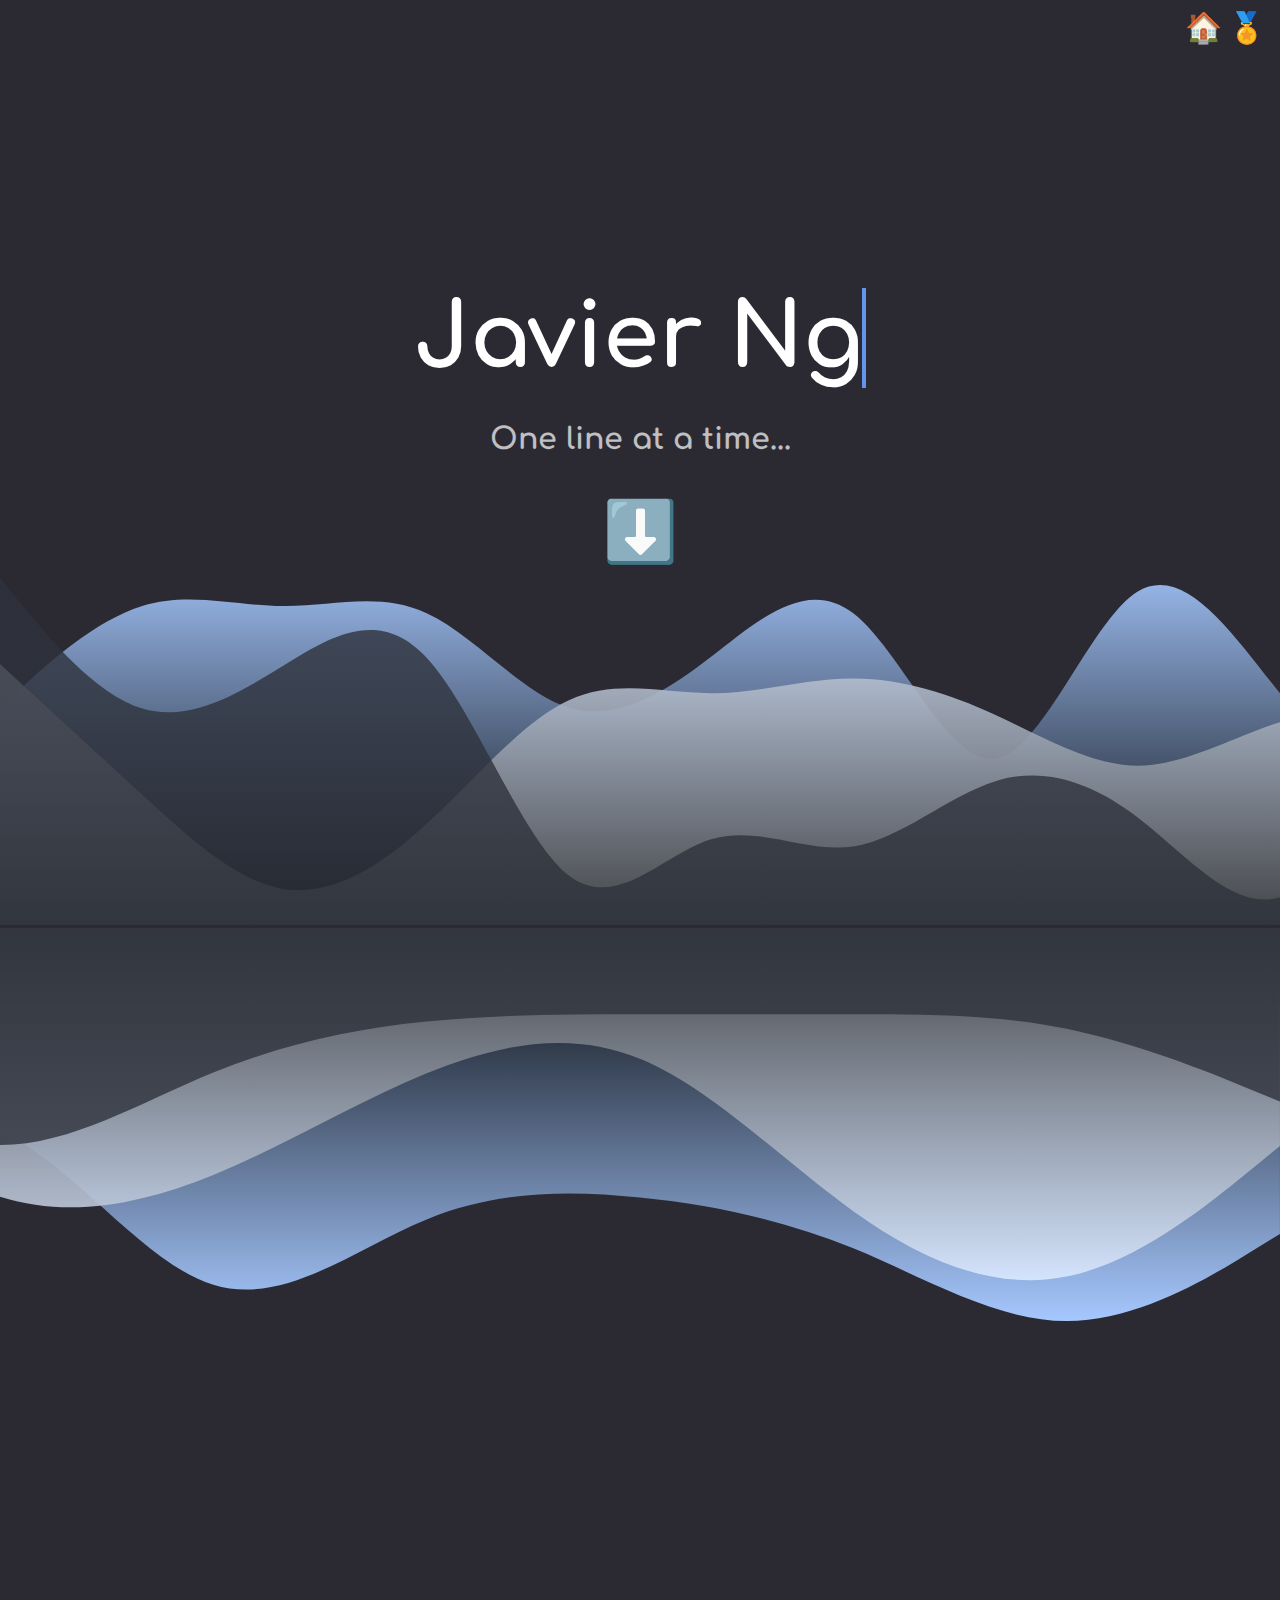
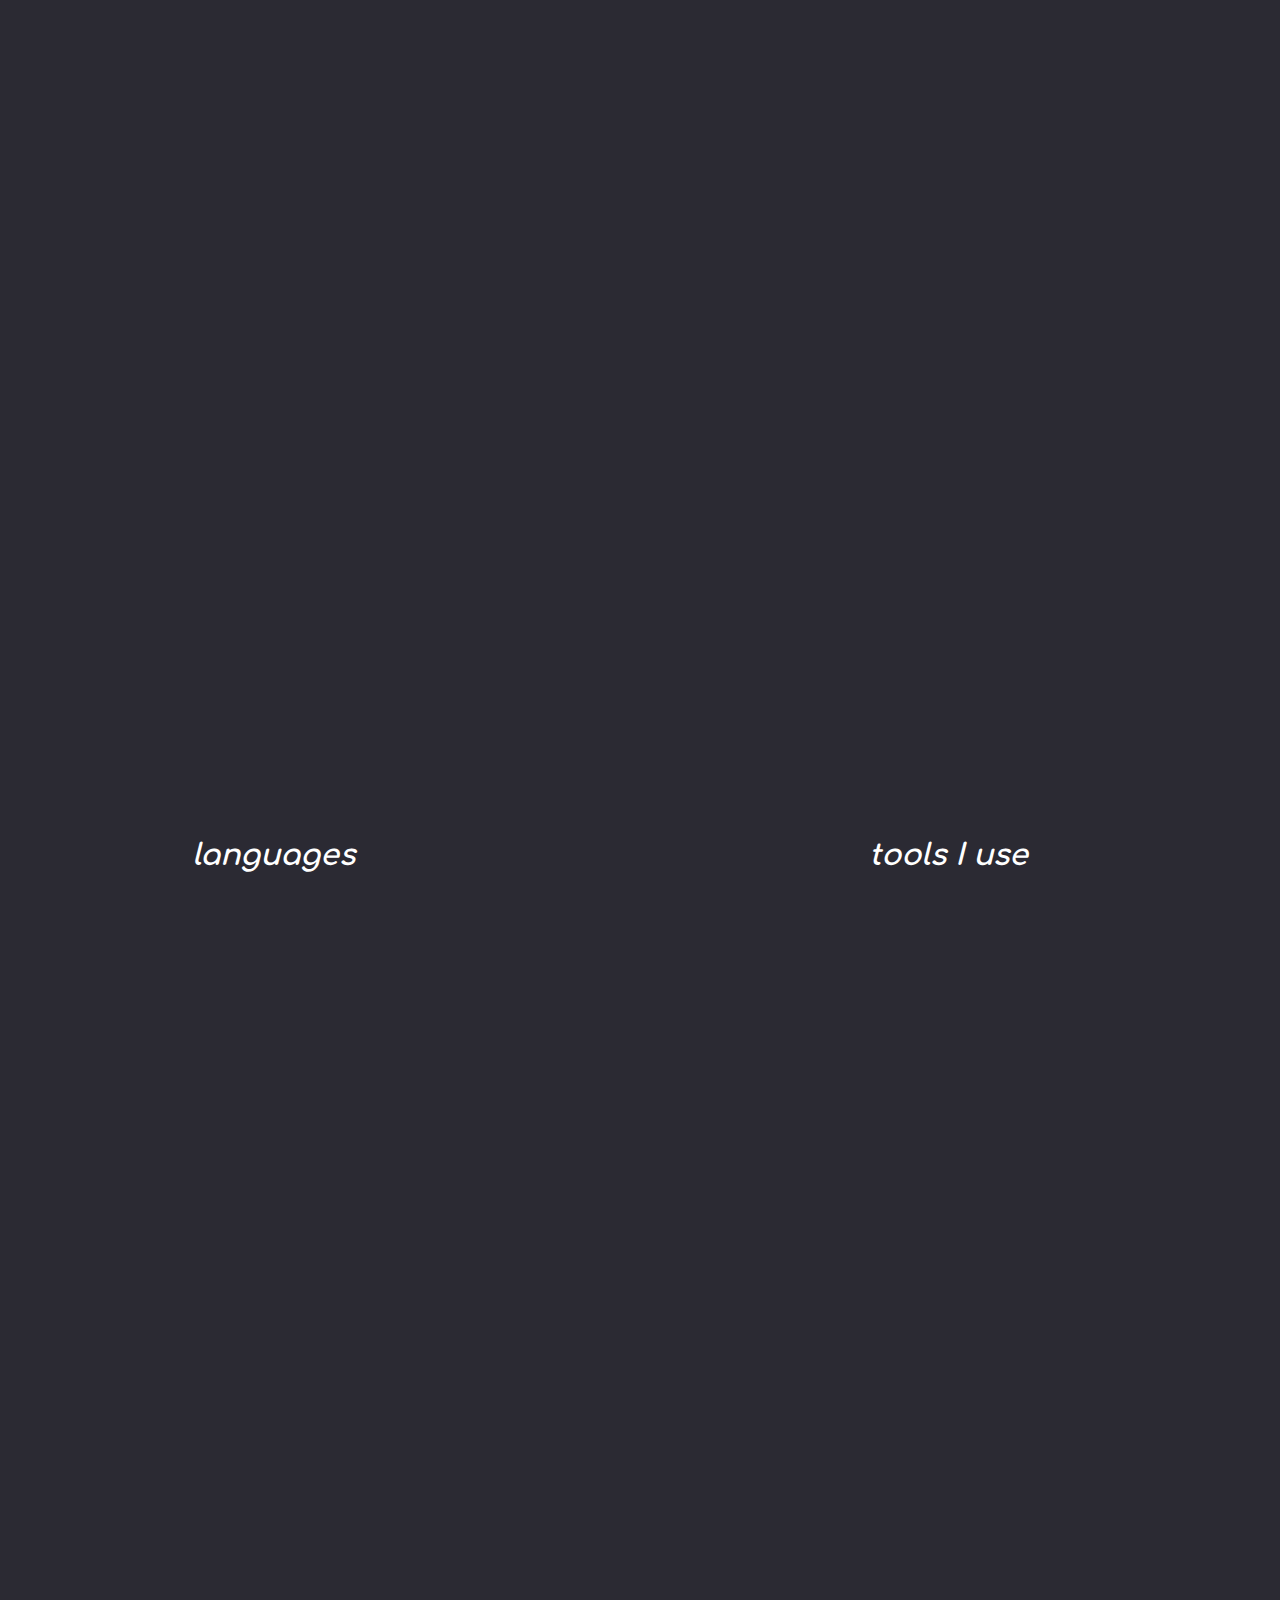
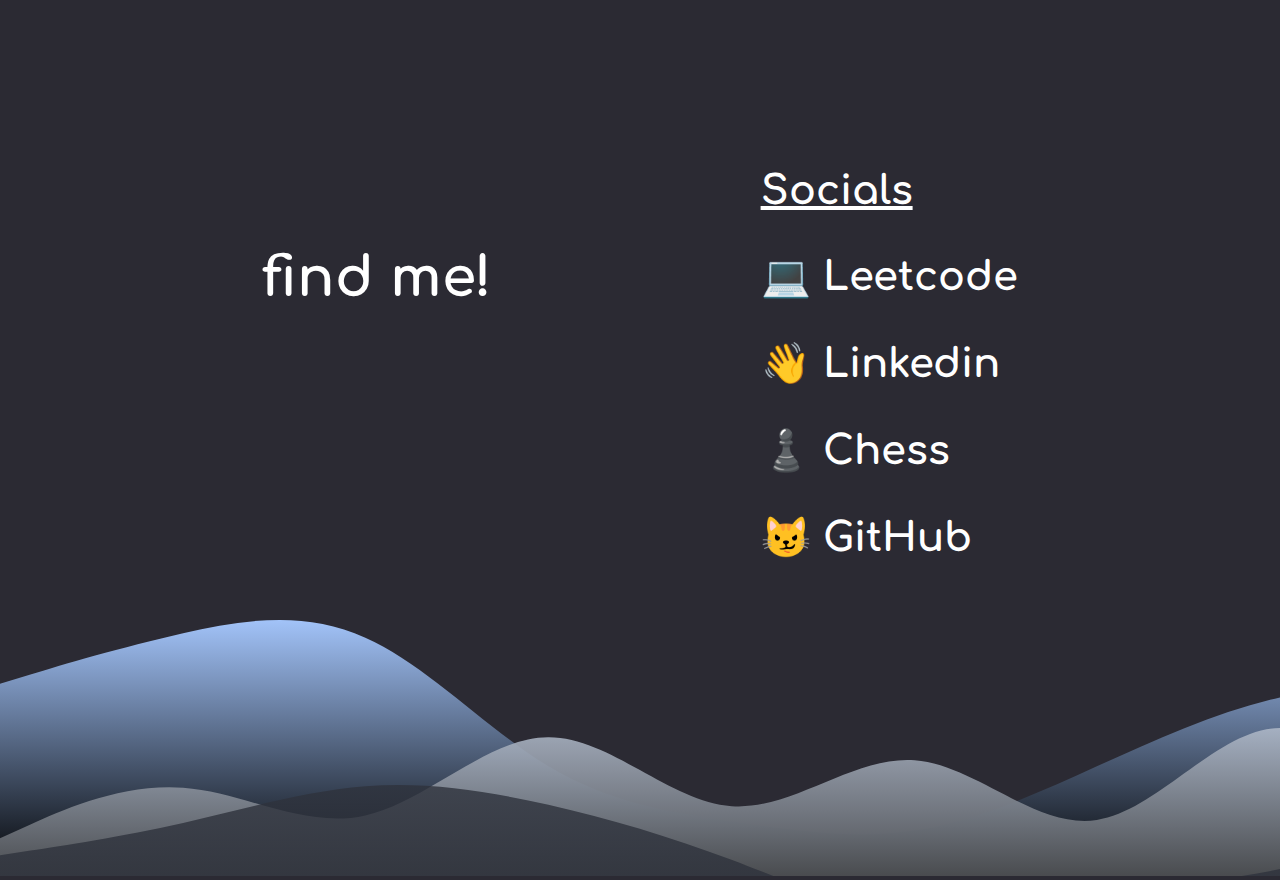
==== commit b03e27f4: "add competitions tab and nav bar" ====
--- a/index.html
+++ b/index.html
@@ -11,17 +11,22 @@
     <link rel="preconnect" href="https://fonts.googleapis.com">
     <link rel="preconnect" href="https://fonts.gstatic.com" crossorigin>
     <link href="https://fonts.googleapis.com/css2?family=Comfortaa:wght@300..700&display=swap" rel="stylesheet">
-    <title>pretty average</title>
+    <title>nice to meet you</title>
 </head>
 
 <body>
     <main>
+        <section class = "top-nav">
+            <a class="active" href="index.html" title="Home">🏠</a>
+            <a href="competitions.html" title="Competitions">🏅</a>
+        </section>
+
         <section class="hi-mom">
             <div class = "container">
-                <h1 class="head">avg_sys</h1>
+                <h1 class="head">Javier Ng</h1>
             </div>
             <div class="subhead">
-                <h4>continually optimising runtimes</h4>
+                <h4>One line at a time...</h4>
             </div>
             <div class="down-arrow">
                 <h1>⬇️</h1>
@@ -46,11 +51,11 @@
             </div> 
             <div class = "desc hidden">
                 <h3>    
-                    Hi👋 I'm Jav and I am a... 
+                    Hi👋 I'm Javier and I am a... 
                 </h3>
             <div class="describetxt hidden"><p>→ junior college student 🎓</p></div>
             <div class="describetxt hidden"><p>→ computer science enthusiast 💻</p></div>
-            <div class="describetxt hidden"><p>→ nerd 🤓</p></div>
+            <div class="describetxt hidden"><p>→ self proclaimed audiophile 🎧</p></div>
             </div>
         </section>
 
@@ -62,17 +67,17 @@
             </div>
             <section class="languages">
                 <h2 class="lihead">languages</h2>
-                <div class = "listcontent hidden"><p>🐍 python</p></div>
-                <div class = "listcontent hidden"><p>#️⃣ C#</p></div>
-                <div class = "listcontent hidden"><p>🕸️ basic html</p></div>
-                <div class = "listcontent hidden"><p>💫 basic css</p></div>
-                <div class = "listcontent hidden"><p>📑 english</p></div>
+                <div class = "listcontent hidden"><p>🐍 Python</p></div>
+                <div class = "listcontent hidden"><p>🐘 SQL</p></div>
+                <div class = "listcontent hidden"><p>🕸️ HTML</p></div>
+                <div class = "listcontent hidden"><p>💫 CSS</p></div>
+                <div class = "listcontent hidden"><p>📑 English</p></div>
             </section>
             <section class="tools">
                 <h2 class="lihead">tools I use</h2>
                     <div class = "listcontent hidden"><p>visual studio code</p></div>
-                    <div class = "listcontent hidden"><p>unity</p></div>
-                    <div class = "listcontent hidden"><p>pycharm</p></div>
+                    <div class = "listcontent hidden"><p>linux mint</p></div>
+                    <div class = "listcontent hidden"><p>github</p></div>
                     <div class = "listcontent hidden"><p>leetcode</p></div>
                     <div class = "listcontent hidden"><p>modded rk61 ⌨️</p></div>
             </section>
--- a/styles.css
+++ b/styles.css
@@ -43,20 +43,39 @@
     width:90%;
 }
 
+
+.top-nav{
+    text-align: right;
+    color: white;
+    text-decoration: none;
+    overflow: hidden;
+    font-size: 20px;
+    margin-right: 15px;
+    margin-top: 10px;
+
+}
+
+.top-nav a{
+    color :white;
+    text-decoration: none;
+    font-size: 30px;
+}
+
+
+
+
 .hi-mom{
     text-align: center;
     padding: 0%;
-    font-family:'Inconsolata', monospace;
     font-size: 30px;
 
 }
 
 body, html{
     height: 100%;
-  }
+}
 
 .head{
-    font-family:'Inconsolata', monospace;
     color: white;
     display: inline-block;
     overflow: hidden;
@@ -68,7 +87,7 @@
     font-size: 7vw;
     margin-bottom: -0.4%;
     animation: 
-        typing 1.1s steps(7, end) forwards,
+        typing 1.1s steps(9, end) forwards,
         blink 1.2s infinite;
 }
 
@@ -80,7 +99,6 @@
   }
 
 .subhead{
-    font-family:'Inconsolata', monospace;
     color: white;
     animation:
         fadein 4s;
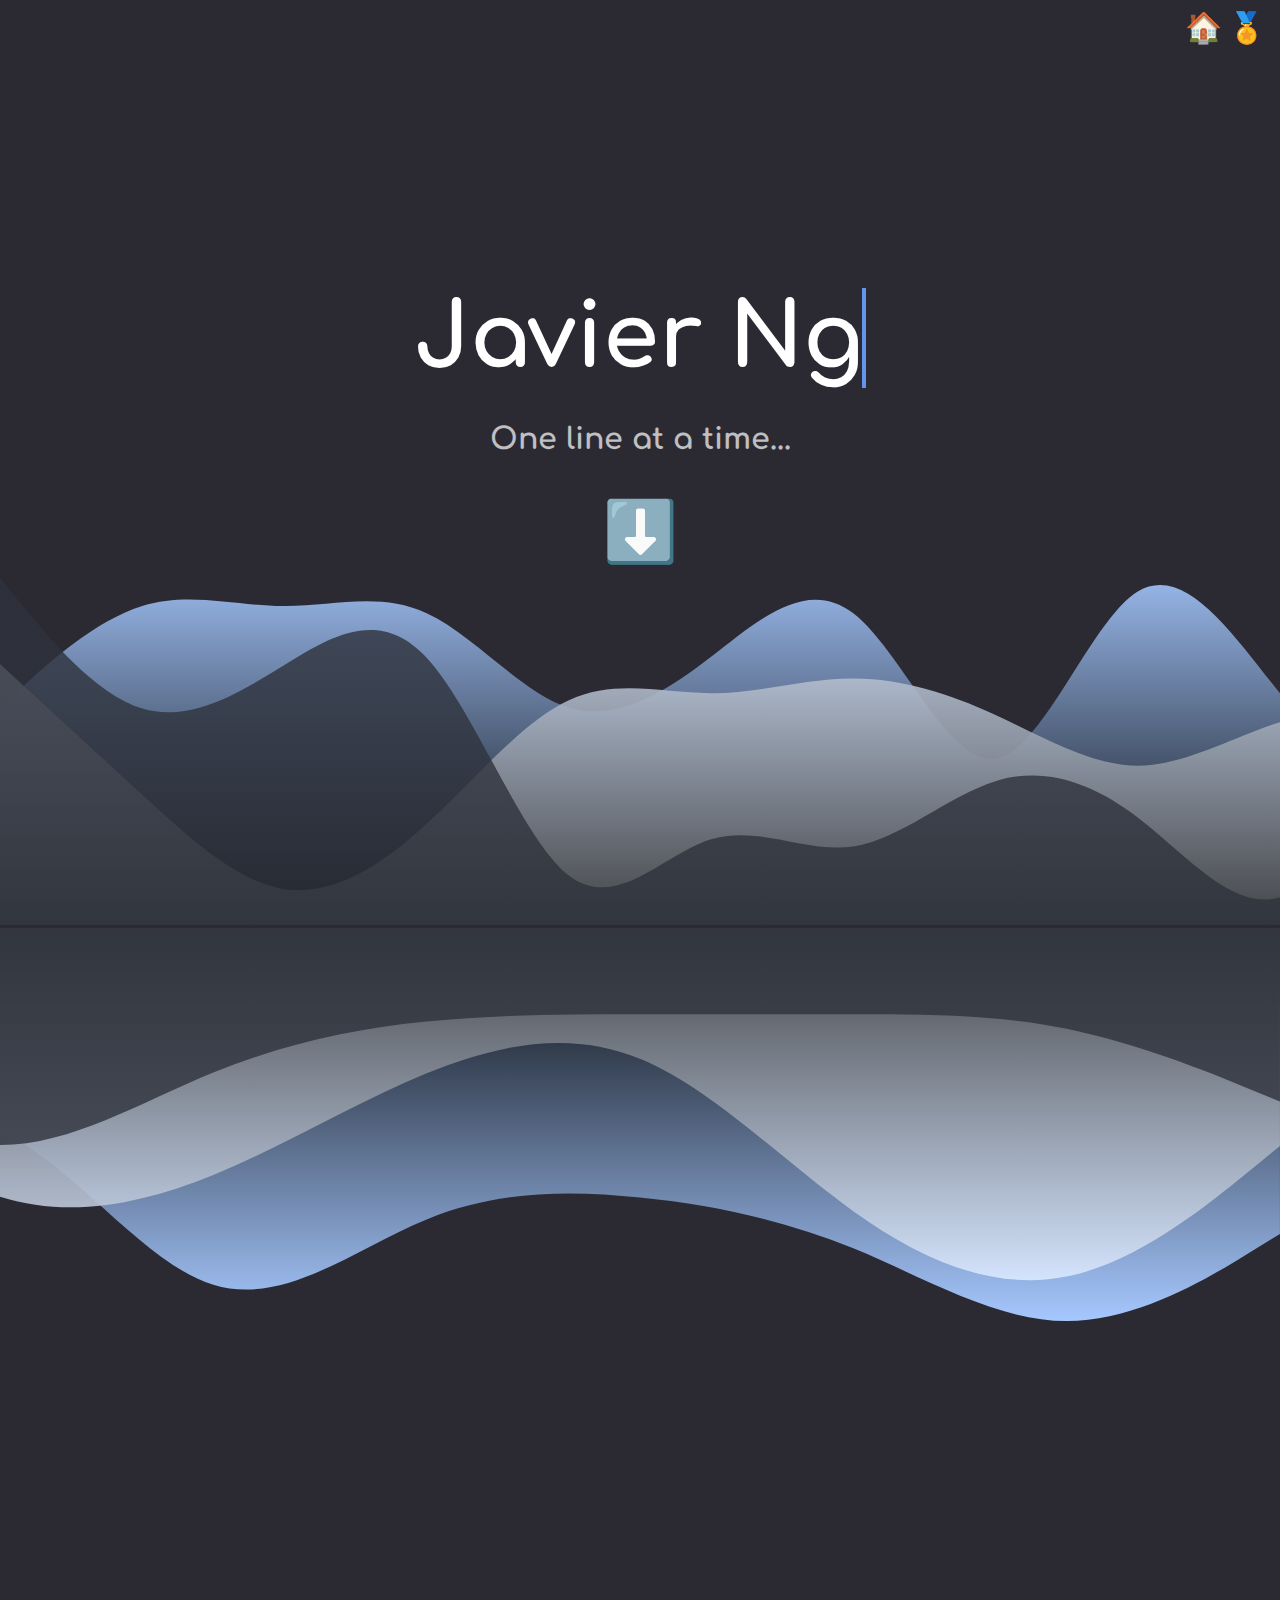
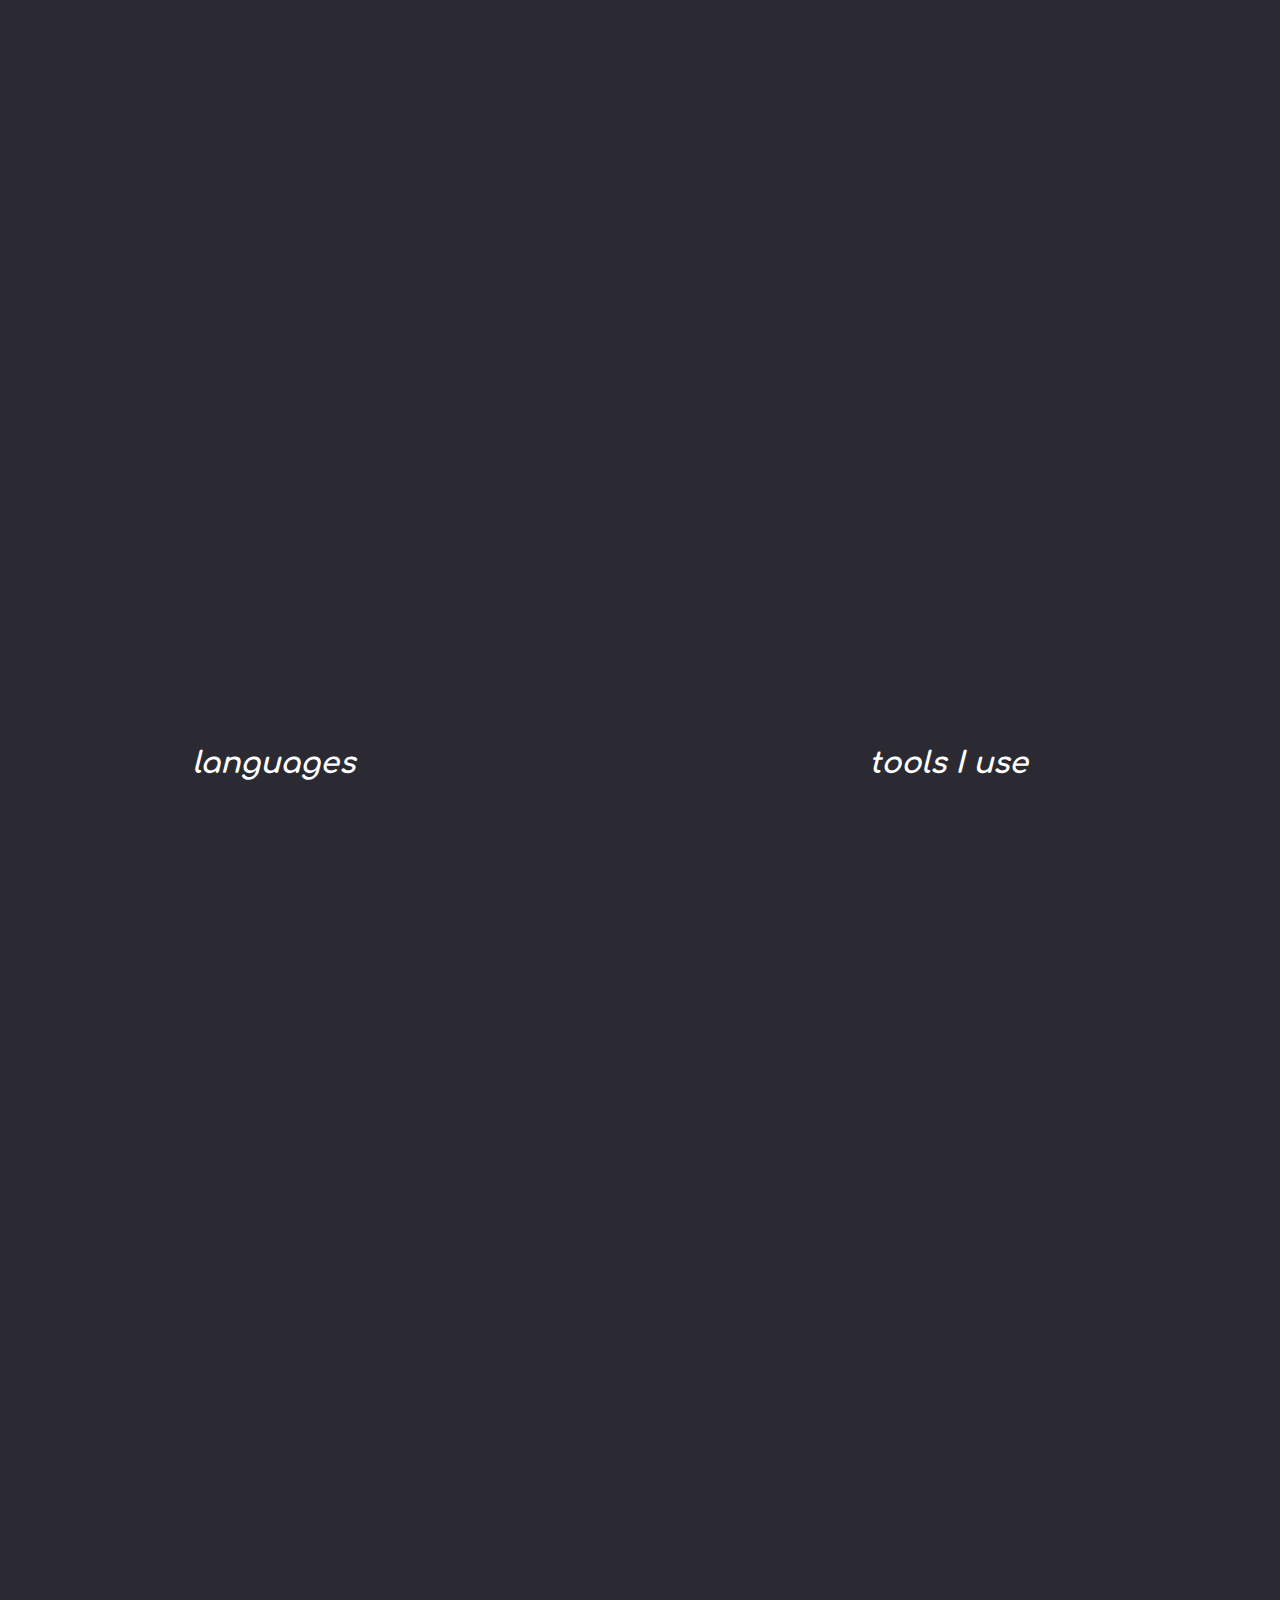
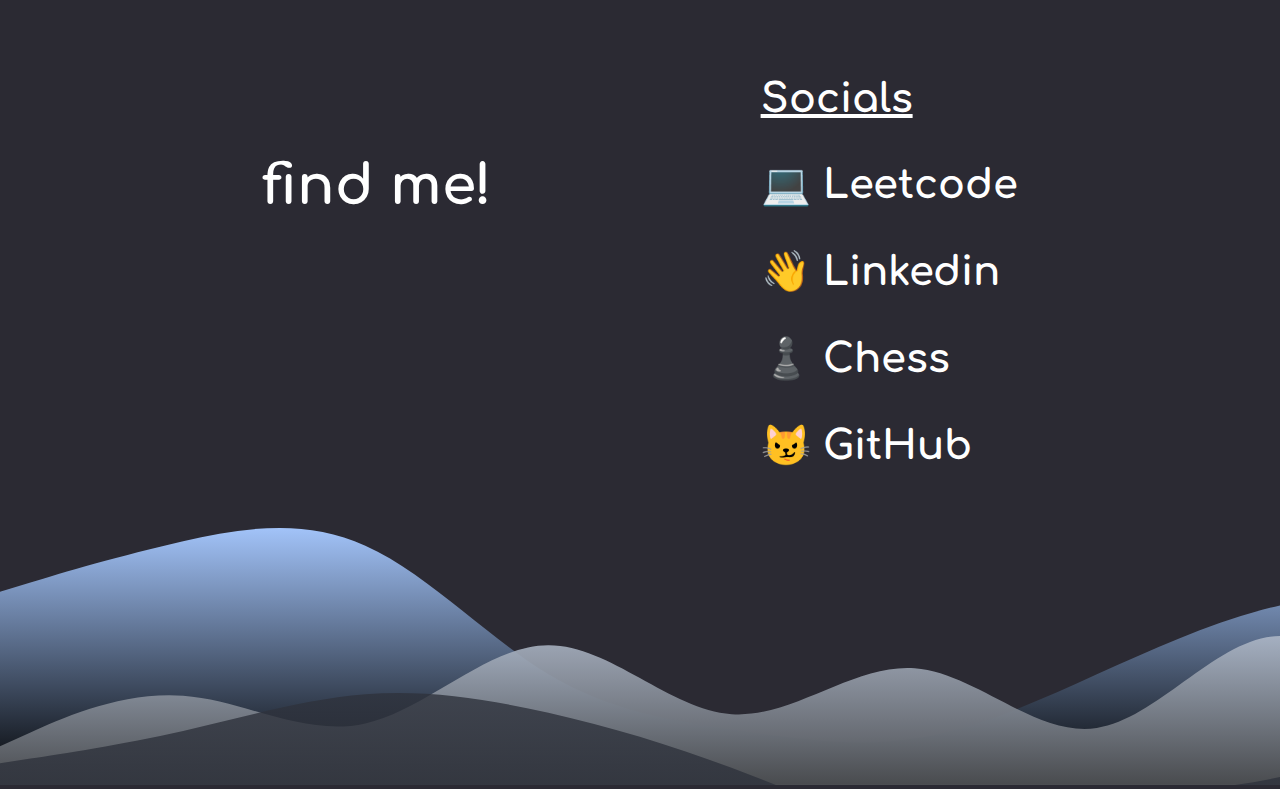
==== commit dc809b6c: "fix ui" ====
--- a/index.html
+++ b/index.html
@@ -63,7 +63,7 @@
 
         <section>
             <div class="technical hidden">
-                <h1>technical skills 🔧</h1>
+                <h1 class = "technical header">technical skills 🔧</h1>
             </div>
             <section class="languages">
                 <h2 class="lihead">languages</h2>
--- a/styles.css
+++ b/styles.css
@@ -140,8 +140,12 @@
 .technical{
     text-align: center;
     margin-top: 10%;
-    font-size: 55px;
-    color: white;
+    font-size: 60px;
+    color: white;
+}
+
+.technical header{
+    font-size: 60px;
 }
 
 .lihead{
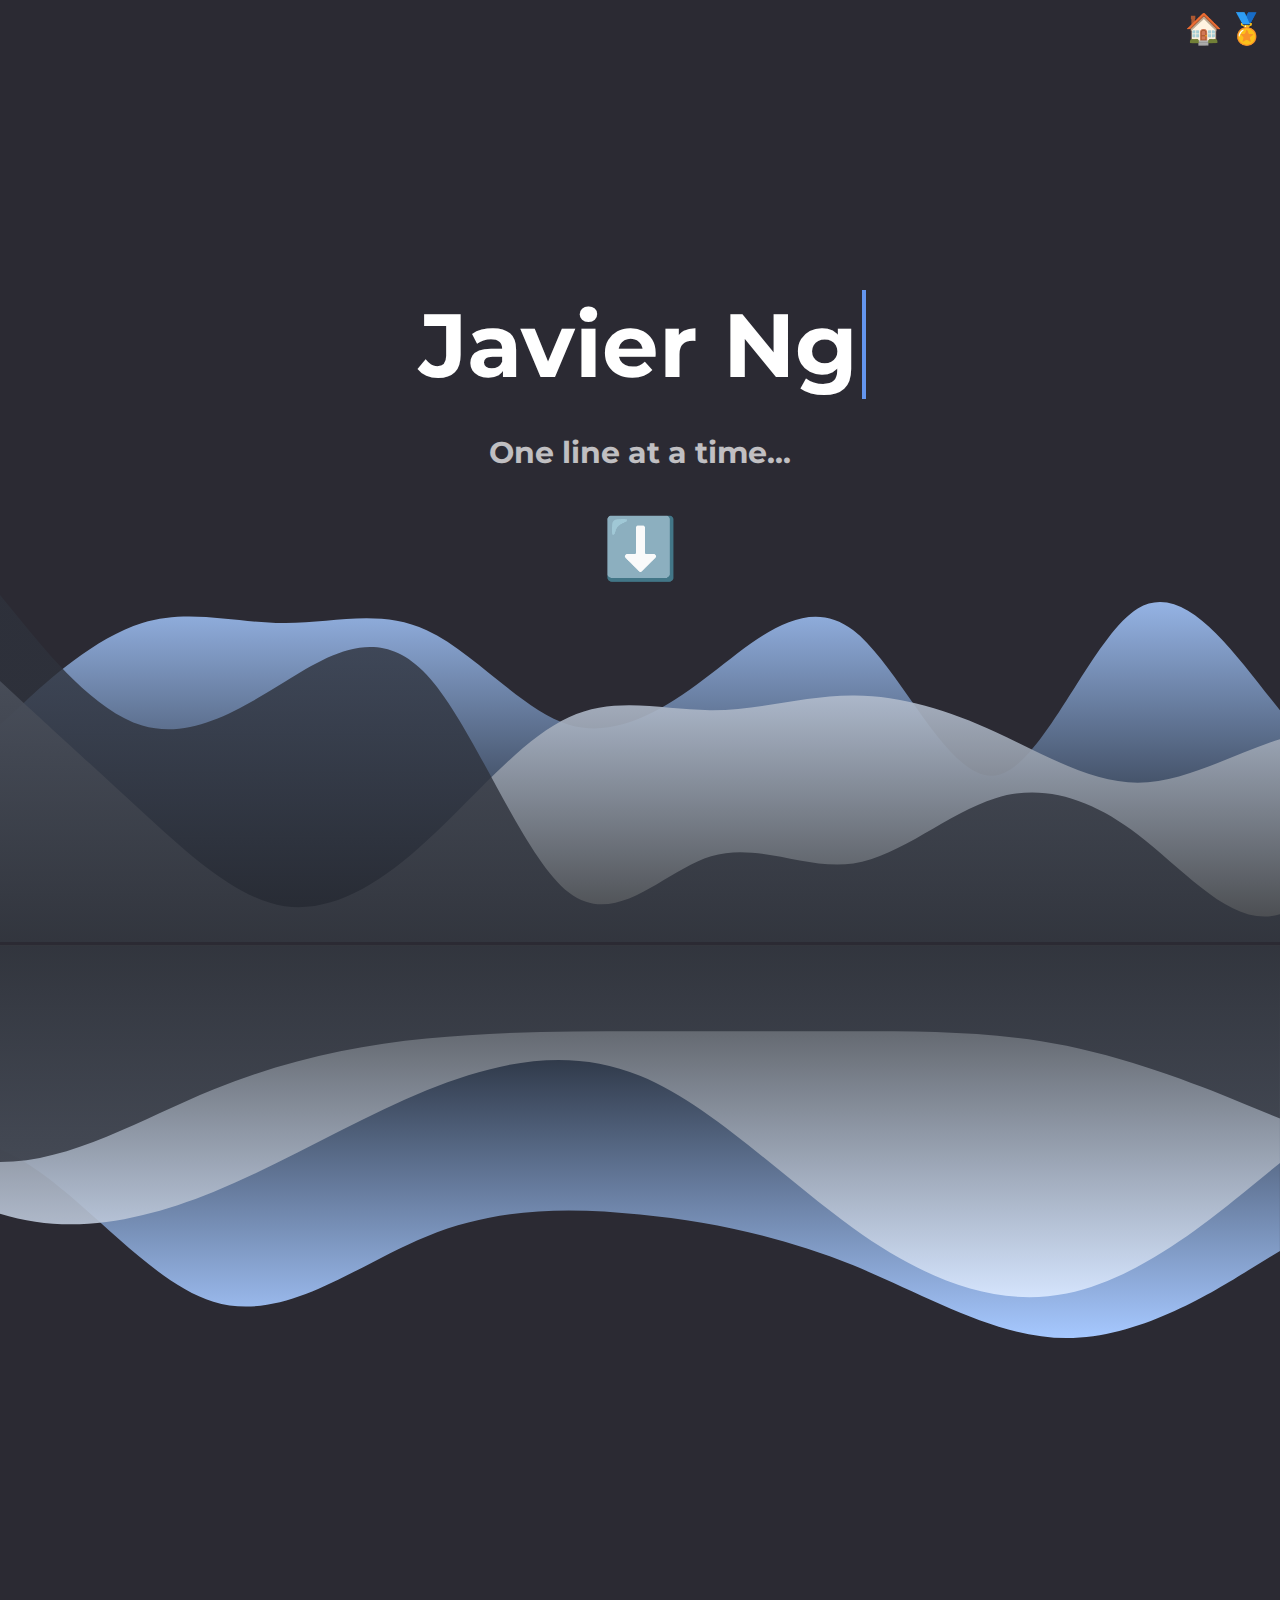
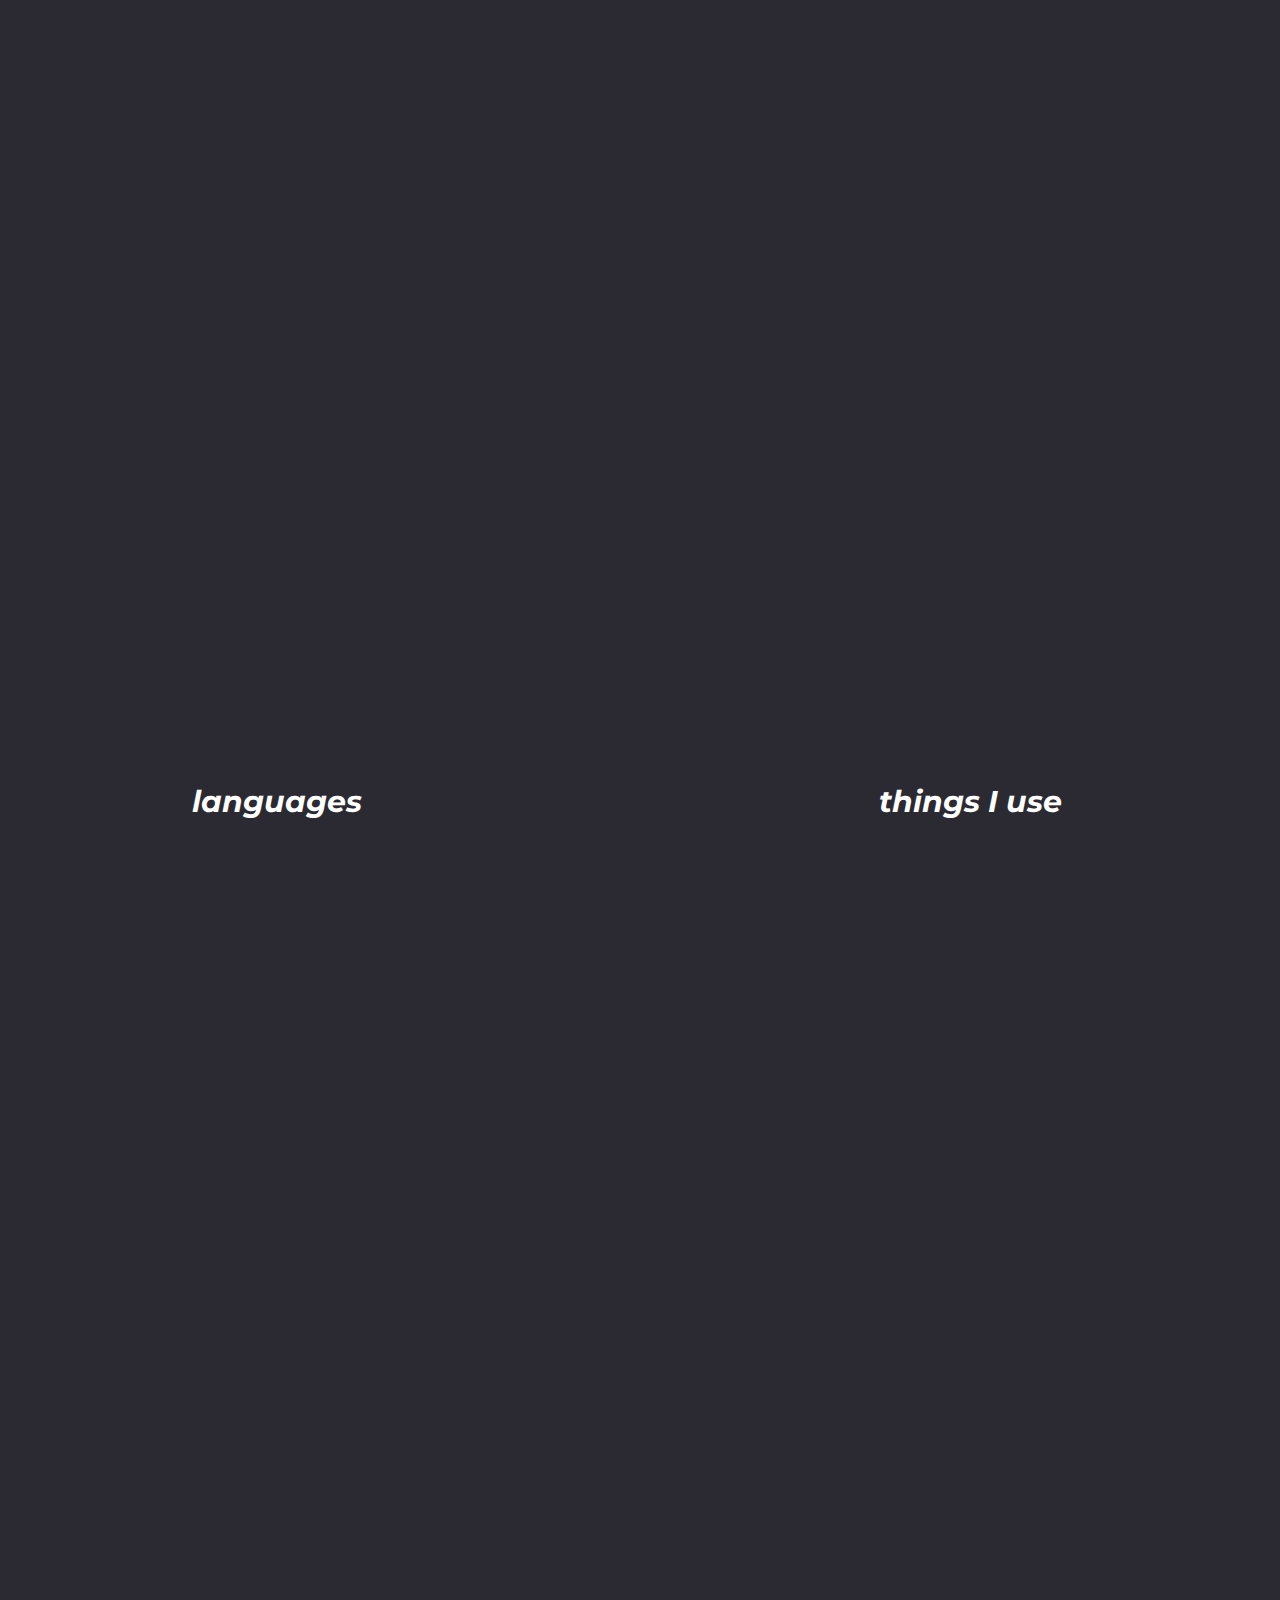
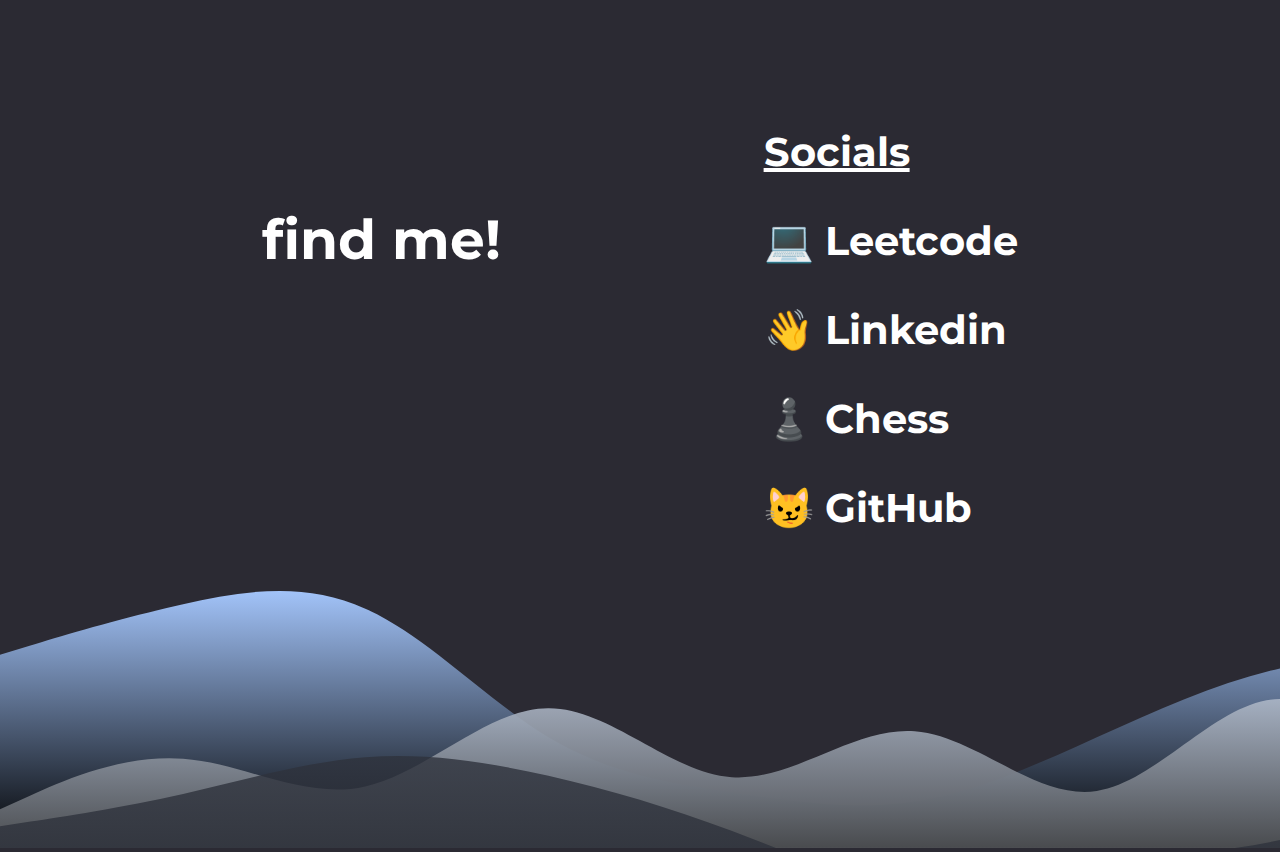
==== commit c5e96ac0: "update font to montserrat" ====
--- a/index.html
+++ b/index.html
@@ -10,7 +10,7 @@
     <link href="https://fonts.googleapis.com/css2?family=Inconsolata:wght@200..900&display=swap" rel="stylesheet">
     <link rel="preconnect" href="https://fonts.googleapis.com">
     <link rel="preconnect" href="https://fonts.gstatic.com" crossorigin>
-    <link href="https://fonts.googleapis.com/css2?family=Comfortaa:wght@300..700&display=swap" rel="stylesheet">
+    <link href="https://fonts.googleapis.com/css2?family=Montserrat:ital,wght@0,100..900;1,100..900&display=swap" rel="stylesheet">
     <title>nice to meet you</title>
 </head>
 
@@ -68,18 +68,18 @@
             <section class="languages">
                 <h2 class="lihead">languages</h2>
                 <div class = "listcontent hidden"><p>🐍 Python</p></div>
-                <div class = "listcontent hidden"><p>🐘 SQL</p></div>
+                <div class = "listcontent hidden"><p>➕ C++</p></div>
                 <div class = "listcontent hidden"><p>🕸️ HTML</p></div>
                 <div class = "listcontent hidden"><p>💫 CSS</p></div>
                 <div class = "listcontent hidden"><p>📑 English</p></div>
             </section>
             <section class="tools">
-                <h2 class="lihead">tools I use</h2>
-                    <div class = "listcontent hidden"><p>visual studio code</p></div>
-                    <div class = "listcontent hidden"><p>linux mint</p></div>
-                    <div class = "listcontent hidden"><p>github</p></div>
-                    <div class = "listcontent hidden"><p>leetcode</p></div>
-                    <div class = "listcontent hidden"><p>modded rk61 ⌨️</p></div>
+                <h2 class="lihead">things I use</h2>
+                    <div class = "listcontent hidden"><p>Linux</p></div>
+                    <div class = "listcontent hidden"><p>KDE Plasma</p></div>
+                    <div class = "listcontent hidden"><p>VScode</p></div>
+                    <div class = "listcontent hidden"><p>Github</p></div>
+                    <div class = "listcontent hidden"><p>k120/rk61</p></div>
             </section>
         </section> 
 
--- a/styles.css
+++ b/styles.css
@@ -26,7 +26,7 @@
 
 body{
     background-color: #2b2a33;
-    font-family:'Comfortaa', monospace;
+    font-family:'Montserrat';
     border: 1px ;
     border-radius: 2%;
     font-weight: bold;
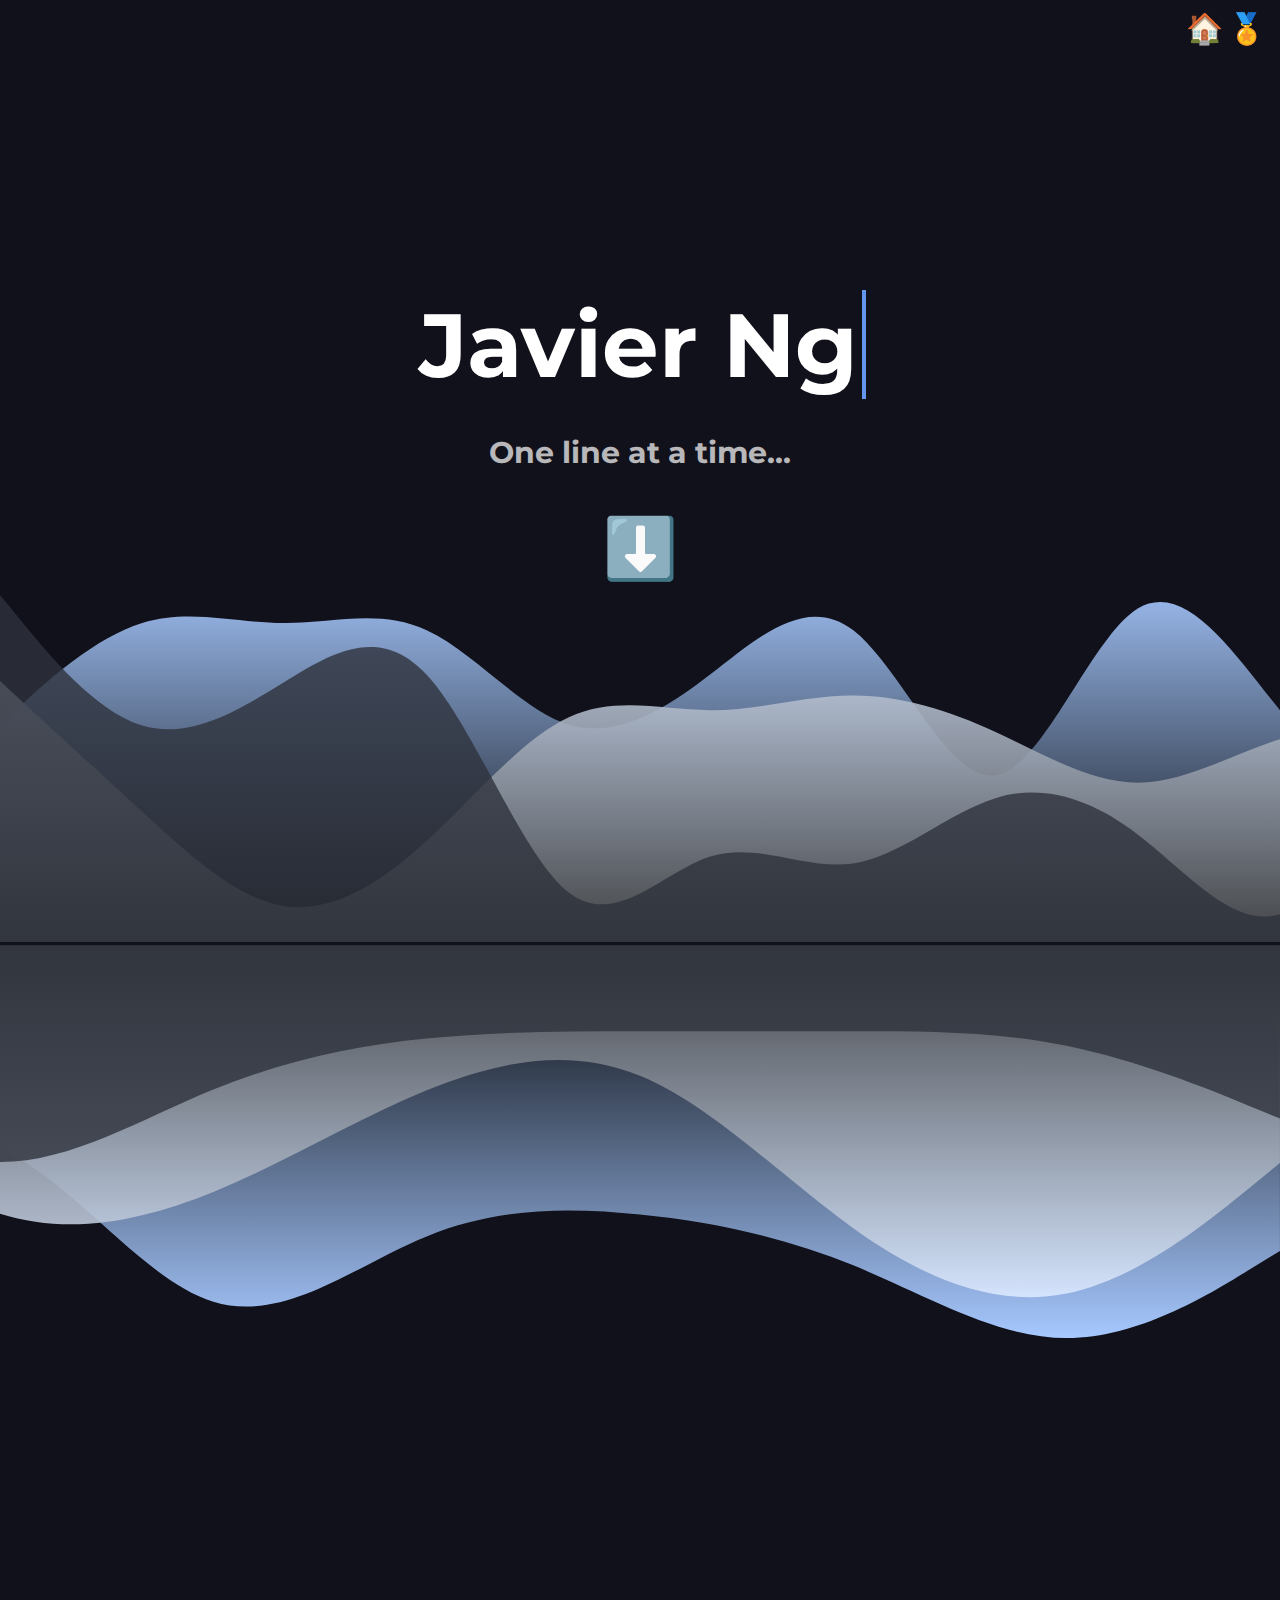
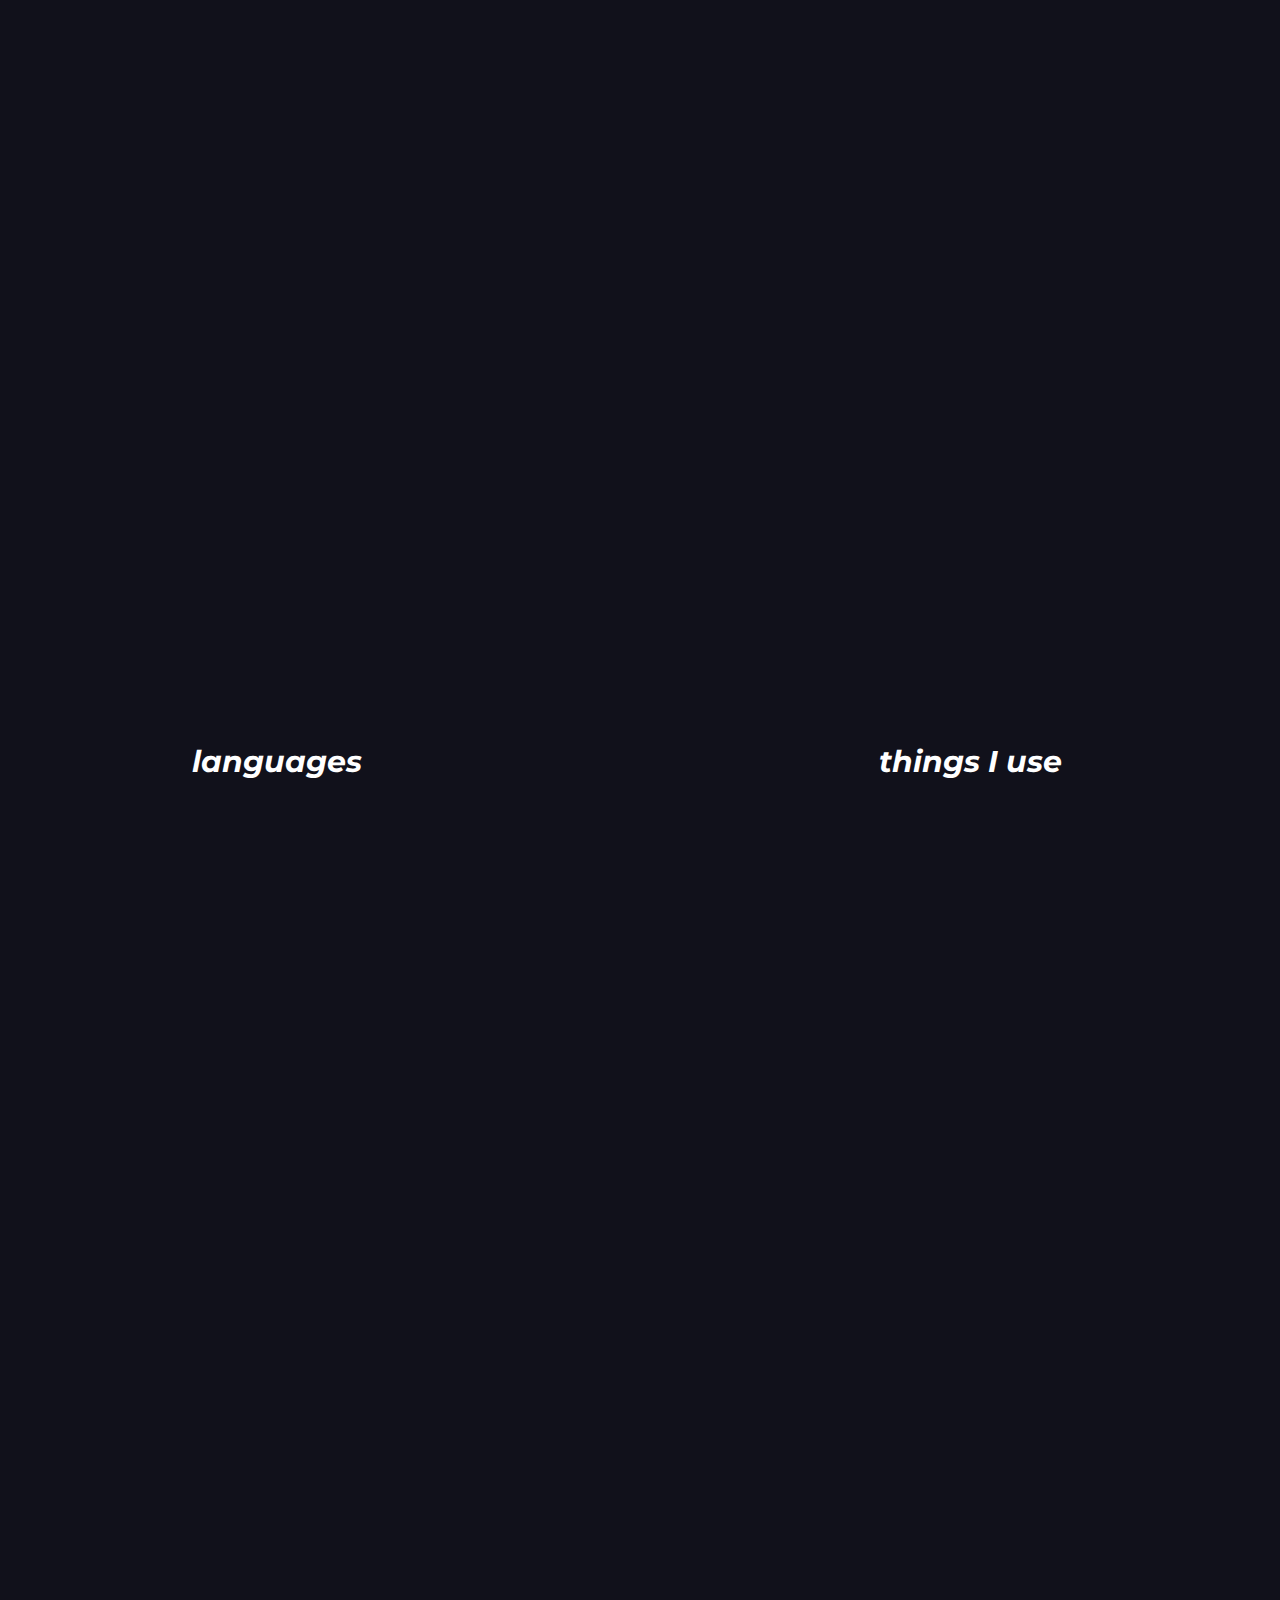
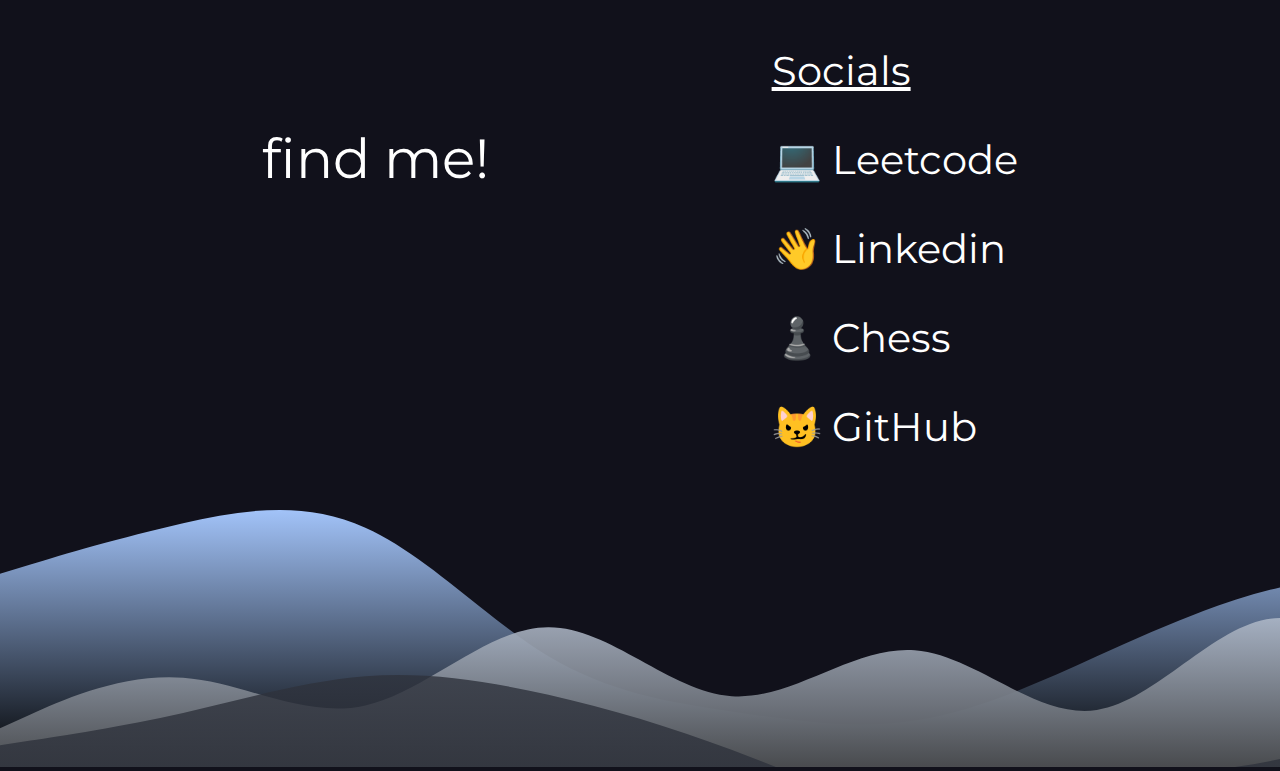
==== commit bb14e19e: "update bg color and styling fixes" ====
--- a/index.html
+++ b/index.html
@@ -39,7 +39,7 @@
             <svg id="wave" style="transform:rotate(0deg); transition: 0.3s" viewBox="0 0 1440 490" version="1.1" xmlns="http://www.w3.org/2000/svg"><defs><linearGradient id="sw-gradient-0" x1="0" x2="0" y1="1" y2="0"><stop stop-color="rgba(0, 0, 0, 1)" offset="0%"></stop><stop stop-color="rgba(166, 200, 255, 1)" offset="100%"></stop></linearGradient></defs><path style="transform:translate(0, 1px); opacity:1" fill="url(#sw-gradient-0)" d="M0,245L26.7,220.5C53.3,196,107,147,160,130.7C213.3,114,267,131,320,130.7C373.3,131,427,114,480,138.8C533.3,163,587,229,640,245C693.3,261,747,229,800,187.8C853.3,147,907,98,960,138.8C1013.3,180,1067,310,1120,302.2C1173.3,294,1227,147,1280,114.3C1333.3,82,1387,163,1440,228.7C1493.3,294,1547,343,1600,367.5C1653.3,392,1707,392,1760,359.3C1813.3,327,1867,261,1920,261.3C1973.3,261,2027,327,2080,302.2C2133.3,278,2187,163,2240,106.2C2293.3,49,2347,49,2400,98C2453.3,147,2507,245,2560,310.3C2613.3,376,2667,408,2720,416.5C2773.3,425,2827,408,2880,367.5C2933.3,327,2987,261,3040,236.8C3093.3,212,3147,229,3200,245C3253.3,261,3307,278,3360,294C3413.3,310,3467,327,3520,343C3573.3,359,3627,376,3680,343C3733.3,310,3787,229,3813,187.8L3840,147L3840,490L3813.3,490C3786.7,490,3733,490,3680,490C3626.7,490,3573,490,3520,490C3466.7,490,3413,490,3360,490C3306.7,490,3253,490,3200,490C3146.7,490,3093,490,3040,490C2986.7,490,2933,490,2880,490C2826.7,490,2773,490,2720,490C2666.7,490,2613,490,2560,490C2506.7,490,2453,490,2400,490C2346.7,490,2293,490,2240,490C2186.7,490,2133,490,2080,490C2026.7,490,1973,490,1920,490C1866.7,490,1813,490,1760,490C1706.7,490,1653,490,1600,490C1546.7,490,1493,490,1440,490C1386.7,490,1333,490,1280,490C1226.7,490,1173,490,1120,490C1066.7,490,1013,490,960,490C906.7,490,853,490,800,490C746.7,490,693,490,640,490C586.7,490,533,490,480,490C426.7,490,373,490,320,490C266.7,490,213,490,160,490C106.7,490,53,490,27,490L0,490Z"></path><defs><linearGradient id="sw-gradient-1" x1="0" x2="0" y1="1" y2="0"><stop stop-color="rgba(54, 54, 54, 1)" offset="0%"></stop><stop stop-color="rgba(219, 233, 255, 1)" offset="100%"></stop></linearGradient></defs><path style="transform:translate(0, 50px); opacity:0.9" fill="url(#sw-gradient-1)" d="M0,147L26.7,171.5C53.3,196,107,245,160,294C213.3,343,267,392,320,400.2C373.3,408,427,376,480,326.7C533.3,278,587,212,640,187.8C693.3,163,747,180,800,179.7C853.3,180,907,163,960,163.3C1013.3,163,1067,180,1120,204.2C1173.3,229,1227,261,1280,261.3C1333.3,261,1387,229,1440,212.3C1493.3,196,1547,196,1600,179.7C1653.3,163,1707,131,1760,155.2C1813.3,180,1867,261,1920,261.3C1973.3,261,2027,180,2080,171.5C2133.3,163,2187,229,2240,253.2C2293.3,278,2347,261,2400,212.3C2453.3,163,2507,82,2560,114.3C2613.3,147,2667,294,2720,294C2773.3,294,2827,147,2880,122.5C2933.3,98,2987,196,3040,228.7C3093.3,261,3147,229,3200,212.3C3253.3,196,3307,196,3360,163.3C3413.3,131,3467,65,3520,57.2C3573.3,49,3627,98,3680,147C3733.3,196,3787,245,3813,269.5L3840,294L3840,490L3813.3,490C3786.7,490,3733,490,3680,490C3626.7,490,3573,490,3520,490C3466.7,490,3413,490,3360,490C3306.7,490,3253,490,3200,490C3146.7,490,3093,490,3040,490C2986.7,490,2933,490,2880,490C2826.7,490,2773,490,2720,490C2666.7,490,2613,490,2560,490C2506.7,490,2453,490,2400,490C2346.7,490,2293,490,2240,490C2186.7,490,2133,490,2080,490C2026.7,490,1973,490,1920,490C1866.7,490,1813,490,1760,490C1706.7,490,1653,490,1600,490C1546.7,490,1493,490,1440,490C1386.7,490,1333,490,1280,490C1226.7,490,1173,490,1120,490C1066.7,490,1013,490,960,490C906.7,490,853,490,800,490C746.7,490,693,490,640,490C586.7,490,533,490,480,490C426.7,490,373,490,320,490C266.7,490,213,490,160,490C106.7,490,53,490,27,490L0,490Z"></path><defs><linearGradient id="sw-gradient-2" x1="0" x2="0" y1="1" y2="0"><stop stop-color="rgba(46, 50, 60, 1)" offset="0%"></stop><stop stop-color="rgba(46, 50, 60, 1)" offset="100%"></stop></linearGradient></defs><path style="transform:translate(0, 100px); opacity:0.8" fill="url(#sw-gradient-2)" d="M0,0L26.7,32.7C53.3,65,107,131,160,147C213.3,163,267,131,320,98C373.3,65,427,33,480,89.8C533.3,147,587,294,640,334.8C693.3,376,747,310,800,294C853.3,278,907,310,960,302.2C1013.3,294,1067,245,1120,228.7C1173.3,212,1227,229,1280,269.5C1333.3,310,1387,376,1440,359.3C1493.3,343,1547,245,1600,171.5C1653.3,98,1707,49,1760,49C1813.3,49,1867,98,1920,114.3C1973.3,131,2027,114,2080,106.2C2133.3,98,2187,98,2240,155.2C2293.3,212,2347,327,2400,343C2453.3,359,2507,278,2560,253.2C2613.3,229,2667,261,2720,261.3C2773.3,261,2827,229,2880,204.2C2933.3,180,2987,163,3040,196C3093.3,229,3147,310,3200,334.8C3253.3,359,3307,327,3360,334.8C3413.3,343,3467,392,3520,383.8C3573.3,376,3627,310,3680,253.2C3733.3,196,3787,147,3813,122.5L3840,98L3840,490L3813.3,490C3786.7,490,3733,490,3680,490C3626.7,490,3573,490,3520,490C3466.7,490,3413,490,3360,490C3306.7,490,3253,490,3200,490C3146.7,490,3093,490,3040,490C2986.7,490,2933,490,2880,490C2826.7,490,2773,490,2720,490C2666.7,490,2613,490,2560,490C2506.7,490,2453,490,2400,490C2346.7,490,2293,490,2240,490C2186.7,490,2133,490,2080,490C2026.7,490,1973,490,1920,490C1866.7,490,1813,490,1760,490C1706.7,490,1653,490,1600,490C1546.7,490,1493,490,1440,490C1386.7,490,1333,490,1280,490C1226.7,490,1173,490,1120,490C1066.7,490,1013,490,960,490C906.7,490,853,490,800,490C746.7,490,693,490,640,490C586.7,490,533,490,480,490C426.7,490,373,490,320,490C266.7,490,213,490,160,490C106.7,490,53,490,27,490L0,490Z"></path></svg>
         </section>
 
-        <section class="wave_split">    
+        <section class="wave_split">   
             <svg id="wave" style="transform:rotate(180deg); transition: 0.3s" viewBox="0 0 1440 490" version="1.1" xmlns="http://www.w3.org/2000/svg"><defs><linearGradient id="sw-gradient-0" x1="0" x2="0" y1="1" y2="0"><stop stop-color="rgba(200.775, 200.775, 200.775, 1)" offset="0%"></stop><stop stop-color="rgba(49, 68, 98, 1)" offset="100%"></stop></linearGradient></defs><path style="transform:translate(0, 0px); opacity:1" fill="url(#sw-gradient-0)" d="M0,147L40,122.5C80,98,160,49,240,49C320,49,400,98,480,130.7C560,163,640,180,720,187.8C800,196,880,196,960,163.3C1040,131,1120,65,1200,89.8C1280,114,1360,229,1440,261.3C1520,294,1600,245,1680,220.5C1760,196,1840,196,1920,204.2C2000,212,2080,229,2160,236.8C2240,245,2320,245,2400,253.2C2480,261,2560,278,2640,277.7C2720,278,2800,261,2880,269.5C2960,278,3040,310,3120,277.7C3200,245,3280,147,3360,155.2C3440,163,3520,278,3600,334.8C3680,392,3760,392,3840,367.5C3920,343,4000,294,4080,253.2C4160,212,4240,180,4320,196C4400,212,4480,278,4560,285.8C4640,294,4720,245,4800,253.2C4880,261,4960,327,5040,367.5C5120,408,5200,425,5280,408.3C5360,392,5440,343,5520,285.8C5600,229,5680,163,5720,130.7L5760,98L5760,490L5720,490C5680,490,5600,490,5520,490C5440,490,5360,490,5280,490C5200,490,5120,490,5040,490C4960,490,4880,490,4800,490C4720,490,4640,490,4560,490C4480,490,4400,490,4320,490C4240,490,4160,490,4080,490C4000,490,3920,490,3840,490C3760,490,3680,490,3600,490C3520,490,3440,490,3360,490C3280,490,3200,490,3120,490C3040,490,2960,490,2880,490C2800,490,2720,490,2640,490C2560,490,2480,490,2400,490C2320,490,2240,490,2160,490C2080,490,2000,490,1920,490C1840,490,1760,490,1680,490C1600,490,1520,490,1440,490C1360,490,1280,490,1200,490C1120,490,1040,490,960,490C880,490,800,490,720,490C640,490,560,490,480,490C400,490,320,490,240,490C160,490,80,490,40,490L0,490Z"></path><defs><linearGradient id="sw-gradient-1" x1="0" x2="0" y1="1" y2="0"><stop stop-color="rgba(54, 54, 54, 1)" offset="0%"></stop><stop stop-color="rgba(219, 233, 255, 1)" offset="100%"></stop></linearGradient></defs><path style="transform:translate(0, 50px); opacity:0.9" fill="url(#sw-gradient-1)" d="M0,196L40,163.3C80,131,160,65,240,49C320,33,400,65,480,122.5C560,180,640,261,720,294C800,327,880,310,960,277.7C1040,245,1120,196,1200,163.3C1280,131,1360,114,1440,138.8C1520,163,1600,229,1680,261.3C1760,294,1840,294,1920,253.2C2000,212,2080,131,2160,155.2C2240,180,2320,310,2400,359.3C2480,408,2560,376,2640,359.3C2720,343,2800,343,2880,318.5C2960,294,3040,245,3120,196C3200,147,3280,98,3360,89.8C3440,82,3520,114,3600,171.5C3680,229,3760,310,3840,294C3920,278,4000,163,4080,106.2C4160,49,4240,49,4320,49C4400,49,4480,49,4560,114.3C4640,180,4720,310,4800,326.7C4880,343,4960,245,5040,220.5C5120,196,5200,245,5280,285.8C5360,327,5440,359,5520,334.8C5600,310,5680,229,5720,187.8L5760,147L5760,490L5720,490C5680,490,5600,490,5520,490C5440,490,5360,490,5280,490C5200,490,5120,490,5040,490C4960,490,4880,490,4800,490C4720,490,4640,490,4560,490C4480,490,4400,490,4320,490C4240,490,4160,490,4080,490C4000,490,3920,490,3840,490C3760,490,3680,490,3600,490C3520,490,3440,490,3360,490C3280,490,3200,490,3120,490C3040,490,2960,490,2880,490C2800,490,2720,490,2640,490C2560,490,2480,490,2400,490C2320,490,2240,490,2160,490C2080,490,2000,490,1920,490C1840,490,1760,490,1680,490C1600,490,1520,490,1440,490C1360,490,1280,490,1200,490C1120,490,1040,490,960,490C880,490,800,490,720,490C640,490,560,490,480,490C400,490,320,490,240,490C160,490,80,490,40,490L0,490Z"></path><defs><linearGradient id="sw-gradient-2" x1="0" x2="0" y1="1" y2="0"><stop stop-color="rgba(46, 50, 60, 1)" offset="0%"></stop><stop stop-color="rgba(46, 50, 60, 1)" offset="100%"></stop></linearGradient></defs><path style="transform:translate(0, 100px); opacity:0.8" fill="url(#sw-gradient-2)" d="M0,196L40,212.3C80,229,160,261,240,277.7C320,294,400,294,480,294C560,294,640,294,720,294C800,294,880,294,960,285.8C1040,278,1120,261,1200,228.7C1280,196,1360,147,1440,147C1520,147,1600,196,1680,204.2C1760,212,1840,180,1920,138.8C2000,98,2080,49,2160,98C2240,147,2320,294,2400,343C2480,392,2560,343,2640,277.7C2720,212,2800,131,2880,155.2C2960,180,3040,310,3120,351.2C3200,392,3280,343,3360,343C3440,343,3520,392,3600,392C3680,392,3760,343,3840,310.3C3920,278,4000,261,4080,277.7C4160,294,4240,343,4320,351.2C4400,359,4480,327,4560,302.2C4640,278,4720,261,4800,245C4880,229,4960,212,5040,220.5C5120,229,5200,261,5280,236.8C5360,212,5440,131,5520,147C5600,163,5680,278,5720,334.8L5760,392L5760,490L5720,490C5680,490,5600,490,5520,490C5440,490,5360,490,5280,490C5200,490,5120,490,5040,490C4960,490,4880,490,4800,490C4720,490,4640,490,4560,490C4480,490,4400,490,4320,490C4240,490,4160,490,4080,490C4000,490,3920,490,3840,490C3760,490,3680,490,3600,490C3520,490,3440,490,3360,490C3280,490,3200,490,3120,490C3040,490,2960,490,2880,490C2800,490,2720,490,2640,490C2560,490,2480,490,2400,490C2320,490,2240,490,2160,490C2080,490,2000,490,1920,490C1840,490,1760,490,1680,490C1600,490,1520,490,1440,490C1360,490,1280,490,1200,490C1120,490,1040,490,960,490C880,490,800,490,720,490C640,490,560,490,480,490C400,490,320,490,240,490C160,490,80,490,40,490L0,490Z"></path></svg>
         </section>
 
@@ -63,7 +63,7 @@
 
         <section>
             <div class="technical hidden">
-                <h1 class = "technical header">technical skills 🔧</h1>
+                <h1 class = "technical_header">technical skills 🔧</h1>
             </div>
             <section class="languages">
                 <h2 class="lihead">languages</h2>
--- a/styles.css
+++ b/styles.css
@@ -25,11 +25,10 @@
 
 
 body{
-    background-color: #2b2a33;
+    background-color: #11111b;
     font-family:'Montserrat';
     border: 1px ;
     border-radius: 2%;
-    font-weight: bold;
     background-image: linear-gradient(top bottom right, #2E323C, #444B59);
     margin: 0;
     padding: relative;
@@ -144,8 +143,9 @@
     color: white;
 }
 
-.technical header{
-    font-size: 60px;
+.technical_header{
+    font-size: 3vh;
+    font-size: 3vw;
 }
 
 .lihead{
@@ -173,7 +173,8 @@
 .projects{
     color: white;
     text-align: center;
-    font-size: 60px;
+    font-size: 3vh;
+    font-size: 3vw;
 
 }
 
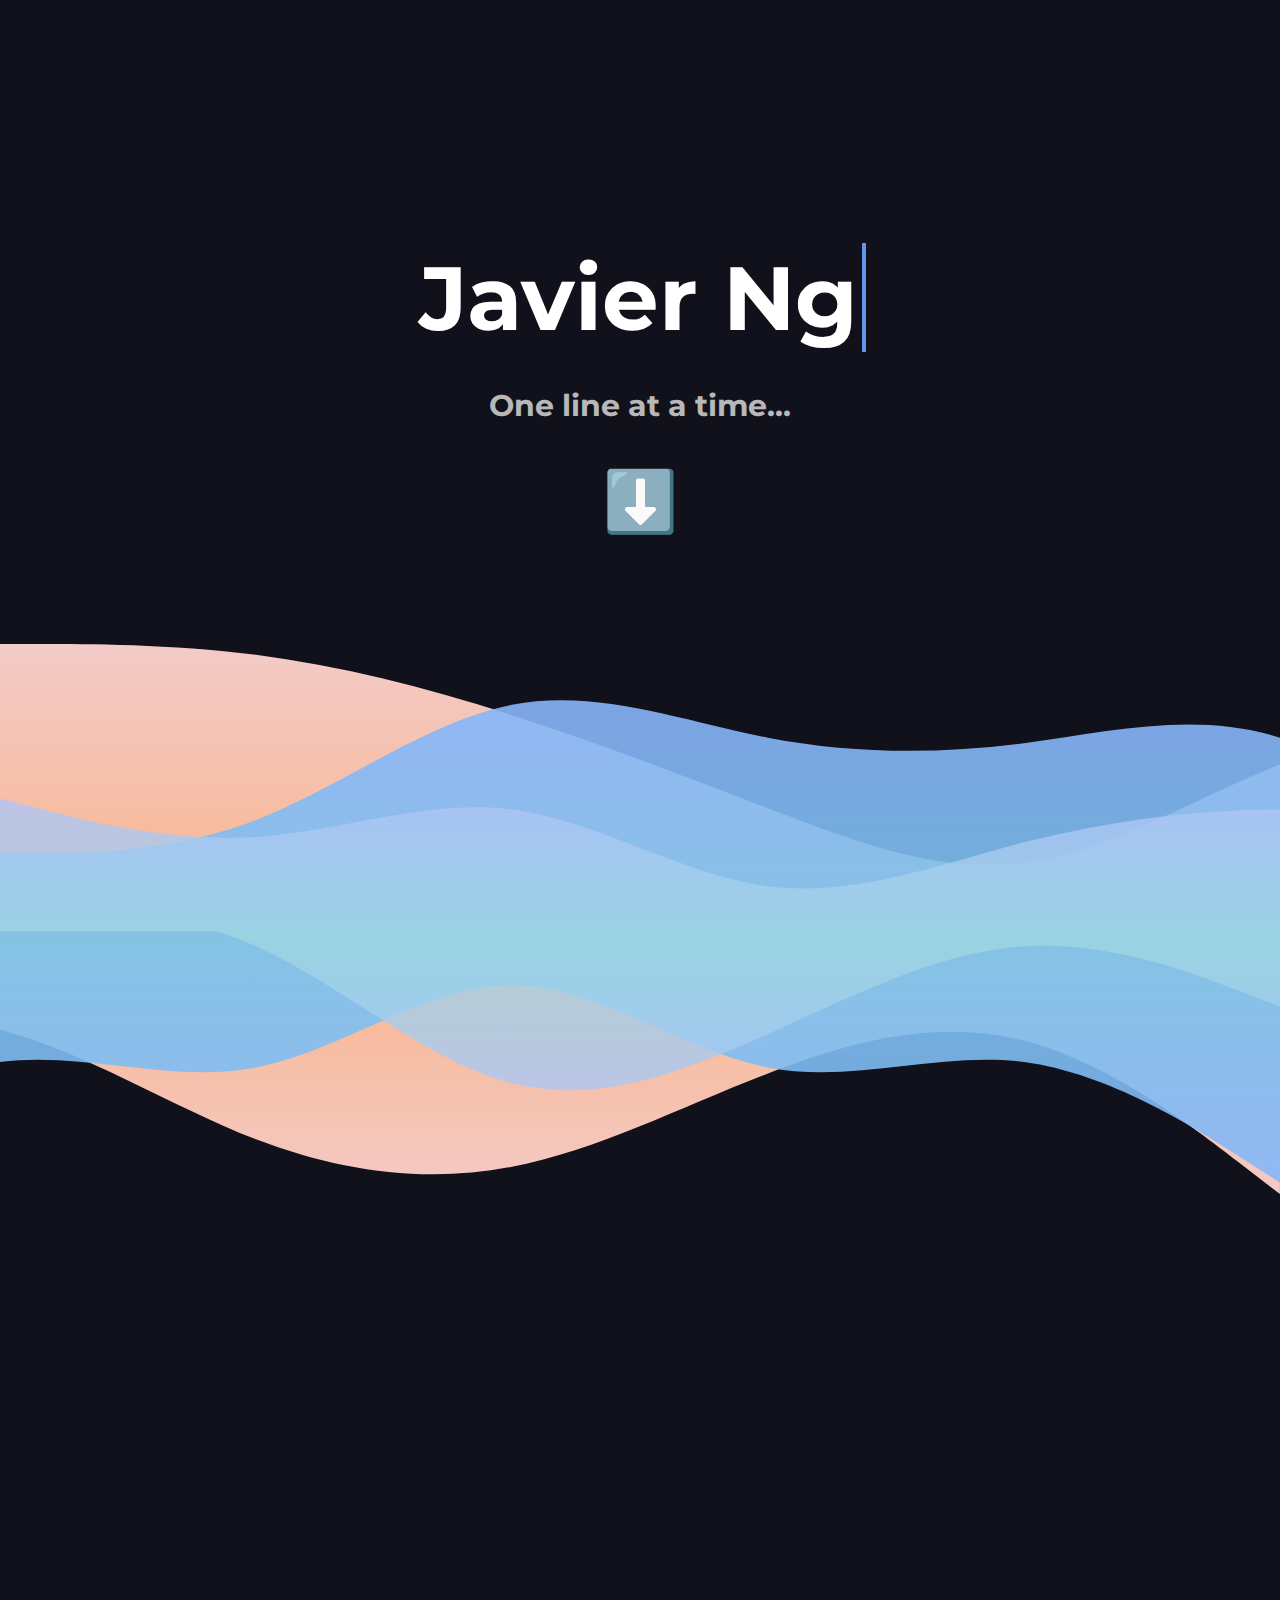
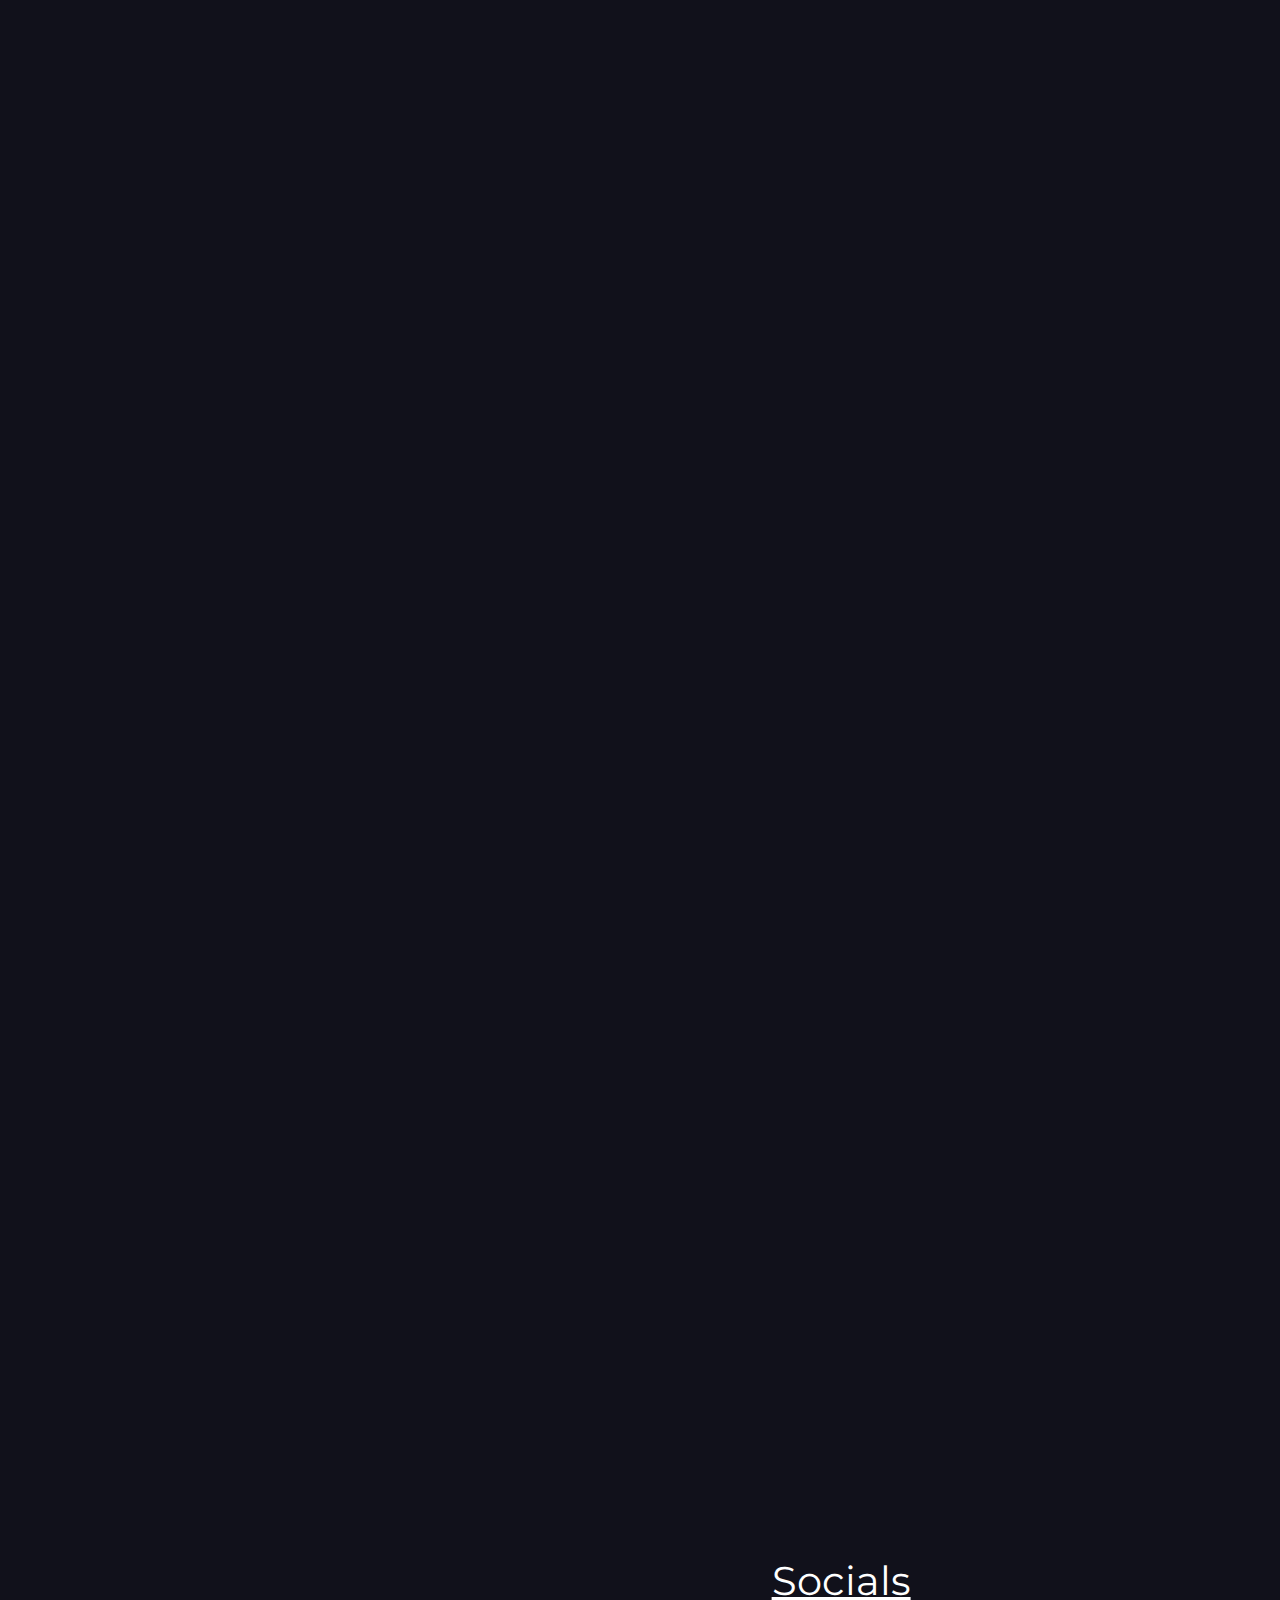
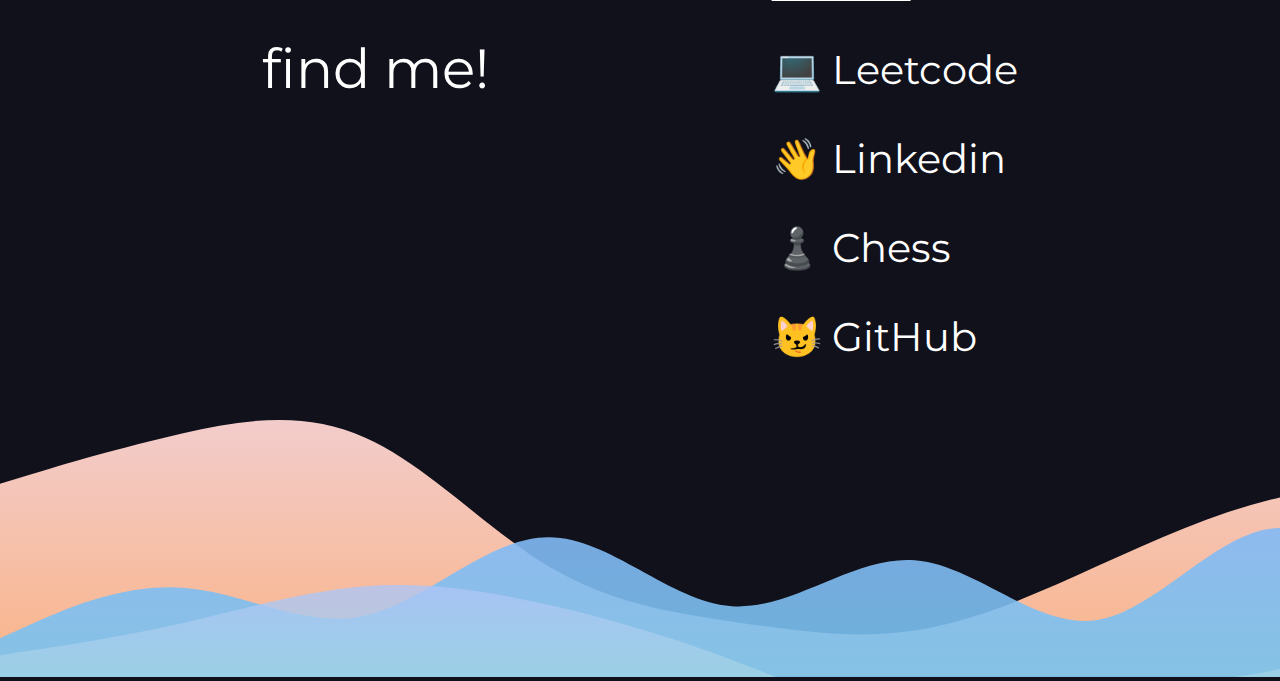
==== commit 7dc4a7f1: "change colour scheme and fix svg's" ====
--- a/index.html
+++ b/index.html
@@ -7,20 +7,13 @@
     <script defer src="AOS script.js"></script>
     <link rel="preconnect" href="https://fonts.googleapis.com">
     <link rel="preconnect" href="https://fonts.gstatic.com" crossorigin>
-    <link href="https://fonts.googleapis.com/css2?family=Inconsolata:wght@200..900&display=swap" rel="stylesheet">
-    <link rel="preconnect" href="https://fonts.googleapis.com">
-    <link rel="preconnect" href="https://fonts.gstatic.com" crossorigin>
+    <link href="https://fonts.googleapis.com/css2?family=Inconsolata:wght@200..900&display=swap" rel="stylesheet">          
     <link href="https://fonts.googleapis.com/css2?family=Montserrat:ital,wght@0,100..900;1,100..900&display=swap" rel="stylesheet">
     <title>nice to meet you</title>
 </head>
 
 <body>
     <main>
-        <section class = "top-nav">
-            <a class="active" href="index.html" title="Home">🏠</a>
-            <a href="competitions.html" title="Competitions">🏅</a>
-        </section>
-
         <section class="hi-mom">
             <div class = "container">
                 <h1 class="head">Javier Ng</h1>
@@ -36,11 +29,11 @@
         <hr>
 
         <section class="wave_split">
-            <svg id="wave" style="transform:rotate(0deg); transition: 0.3s" viewBox="0 0 1440 490" version="1.1" xmlns="http://www.w3.org/2000/svg"><defs><linearGradient id="sw-gradient-0" x1="0" x2="0" y1="1" y2="0"><stop stop-color="rgba(0, 0, 0, 1)" offset="0%"></stop><stop stop-color="rgba(166, 200, 255, 1)" offset="100%"></stop></linearGradient></defs><path style="transform:translate(0, 1px); opacity:1" fill="url(#sw-gradient-0)" d="M0,245L26.7,220.5C53.3,196,107,147,160,130.7C213.3,114,267,131,320,130.7C373.3,131,427,114,480,138.8C533.3,163,587,229,640,245C693.3,261,747,229,800,187.8C853.3,147,907,98,960,138.8C1013.3,180,1067,310,1120,302.2C1173.3,294,1227,147,1280,114.3C1333.3,82,1387,163,1440,228.7C1493.3,294,1547,343,1600,367.5C1653.3,392,1707,392,1760,359.3C1813.3,327,1867,261,1920,261.3C1973.3,261,2027,327,2080,302.2C2133.3,278,2187,163,2240,106.2C2293.3,49,2347,49,2400,98C2453.3,147,2507,245,2560,310.3C2613.3,376,2667,408,2720,416.5C2773.3,425,2827,408,2880,367.5C2933.3,327,2987,261,3040,236.8C3093.3,212,3147,229,3200,245C3253.3,261,3307,278,3360,294C3413.3,310,3467,327,3520,343C3573.3,359,3627,376,3680,343C3733.3,310,3787,229,3813,187.8L3840,147L3840,490L3813.3,490C3786.7,490,3733,490,3680,490C3626.7,490,3573,490,3520,490C3466.7,490,3413,490,3360,490C3306.7,490,3253,490,3200,490C3146.7,490,3093,490,3040,490C2986.7,490,2933,490,2880,490C2826.7,490,2773,490,2720,490C2666.7,490,2613,490,2560,490C2506.7,490,2453,490,2400,490C2346.7,490,2293,490,2240,490C2186.7,490,2133,490,2080,490C2026.7,490,1973,490,1920,490C1866.7,490,1813,490,1760,490C1706.7,490,1653,490,1600,490C1546.7,490,1493,490,1440,490C1386.7,490,1333,490,1280,490C1226.7,490,1173,490,1120,490C1066.7,490,1013,490,960,490C906.7,490,853,490,800,490C746.7,490,693,490,640,490C586.7,490,533,490,480,490C426.7,490,373,490,320,490C266.7,490,213,490,160,490C106.7,490,53,490,27,490L0,490Z"></path><defs><linearGradient id="sw-gradient-1" x1="0" x2="0" y1="1" y2="0"><stop stop-color="rgba(54, 54, 54, 1)" offset="0%"></stop><stop stop-color="rgba(219, 233, 255, 1)" offset="100%"></stop></linearGradient></defs><path style="transform:translate(0, 50px); opacity:0.9" fill="url(#sw-gradient-1)" d="M0,147L26.7,171.5C53.3,196,107,245,160,294C213.3,343,267,392,320,400.2C373.3,408,427,376,480,326.7C533.3,278,587,212,640,187.8C693.3,163,747,180,800,179.7C853.3,180,907,163,960,163.3C1013.3,163,1067,180,1120,204.2C1173.3,229,1227,261,1280,261.3C1333.3,261,1387,229,1440,212.3C1493.3,196,1547,196,1600,179.7C1653.3,163,1707,131,1760,155.2C1813.3,180,1867,261,1920,261.3C1973.3,261,2027,180,2080,171.5C2133.3,163,2187,229,2240,253.2C2293.3,278,2347,261,2400,212.3C2453.3,163,2507,82,2560,114.3C2613.3,147,2667,294,2720,294C2773.3,294,2827,147,2880,122.5C2933.3,98,2987,196,3040,228.7C3093.3,261,3147,229,3200,212.3C3253.3,196,3307,196,3360,163.3C3413.3,131,3467,65,3520,57.2C3573.3,49,3627,98,3680,147C3733.3,196,3787,245,3813,269.5L3840,294L3840,490L3813.3,490C3786.7,490,3733,490,3680,490C3626.7,490,3573,490,3520,490C3466.7,490,3413,490,3360,490C3306.7,490,3253,490,3200,490C3146.7,490,3093,490,3040,490C2986.7,490,2933,490,2880,490C2826.7,490,2773,490,2720,490C2666.7,490,2613,490,2560,490C2506.7,490,2453,490,2400,490C2346.7,490,2293,490,2240,490C2186.7,490,2133,490,2080,490C2026.7,490,1973,490,1920,490C1866.7,490,1813,490,1760,490C1706.7,490,1653,490,1600,490C1546.7,490,1493,490,1440,490C1386.7,490,1333,490,1280,490C1226.7,490,1173,490,1120,490C1066.7,490,1013,490,960,490C906.7,490,853,490,800,490C746.7,490,693,490,640,490C586.7,490,533,490,480,490C426.7,490,373,490,320,490C266.7,490,213,490,160,490C106.7,490,53,490,27,490L0,490Z"></path><defs><linearGradient id="sw-gradient-2" x1="0" x2="0" y1="1" y2="0"><stop stop-color="rgba(46, 50, 60, 1)" offset="0%"></stop><stop stop-color="rgba(46, 50, 60, 1)" offset="100%"></stop></linearGradient></defs><path style="transform:translate(0, 100px); opacity:0.8" fill="url(#sw-gradient-2)" d="M0,0L26.7,32.7C53.3,65,107,131,160,147C213.3,163,267,131,320,98C373.3,65,427,33,480,89.8C533.3,147,587,294,640,334.8C693.3,376,747,310,800,294C853.3,278,907,310,960,302.2C1013.3,294,1067,245,1120,228.7C1173.3,212,1227,229,1280,269.5C1333.3,310,1387,376,1440,359.3C1493.3,343,1547,245,1600,171.5C1653.3,98,1707,49,1760,49C1813.3,49,1867,98,1920,114.3C1973.3,131,2027,114,2080,106.2C2133.3,98,2187,98,2240,155.2C2293.3,212,2347,327,2400,343C2453.3,359,2507,278,2560,253.2C2613.3,229,2667,261,2720,261.3C2773.3,261,2827,229,2880,204.2C2933.3,180,2987,163,3040,196C3093.3,229,3147,310,3200,334.8C3253.3,359,3307,327,3360,334.8C3413.3,343,3467,392,3520,383.8C3573.3,376,3627,310,3680,253.2C3733.3,196,3787,147,3813,122.5L3840,98L3840,490L3813.3,490C3786.7,490,3733,490,3680,490C3626.7,490,3573,490,3520,490C3466.7,490,3413,490,3360,490C3306.7,490,3253,490,3200,490C3146.7,490,3093,490,3040,490C2986.7,490,2933,490,2880,490C2826.7,490,2773,490,2720,490C2666.7,490,2613,490,2560,490C2506.7,490,2453,490,2400,490C2346.7,490,2293,490,2240,490C2186.7,490,2133,490,2080,490C2026.7,490,1973,490,1920,490C1866.7,490,1813,490,1760,490C1706.7,490,1653,490,1600,490C1546.7,490,1493,490,1440,490C1386.7,490,1333,490,1280,490C1226.7,490,1173,490,1120,490C1066.7,490,1013,490,960,490C906.7,490,853,490,800,490C746.7,490,693,490,640,490C586.7,490,533,490,480,490C426.7,490,373,490,320,490C266.7,490,213,490,160,490C106.7,490,53,490,27,490L0,490Z"></path></svg>
+            <svg id="wave" style="transform:rotate(0deg); transition: 0.3s" viewBox="0 0 1440 370" version="1.1" xmlns="http://www.w3.org/2000/svg"><defs><linearGradient id="sw-gradient-0" x1="0" x2="0" y1="1" y2="0"><stop stop-color="rgba(250, 179, 135, 1)" offset="0%"></stop><stop stop-color="rgba(242, 205, 205, 1)" offset="100%"></stop></linearGradient></defs><path style="transform:translate(0, 0px); opacity:1" fill="url(#sw-gradient-0)" d="M0,37L48,37C96,37,192,37,288,49.3C384,62,480,86,576,117.2C672,148,768,185,864,222C960,259,1056,296,1152,283.7C1248,271,1344,210,1440,172.7C1536,136,1632,123,1728,104.8C1824,86,1920,62,2016,80.2C2112,99,2208,160,2304,178.8C2400,197,2496,173,2592,172.7C2688,173,2784,197,2880,178.8C2976,160,3072,99,3168,104.8C3264,111,3360,185,3456,228.2C3552,271,3648,284,3744,240.5C3840,197,3936,99,4032,49.3C4128,0,4224,0,4320,43.2C4416,86,4512,173,4608,203.5C4704,234,4800,210,4896,215.8C4992,222,5088,259,5184,246.7C5280,234,5376,173,5472,135.7C5568,99,5664,86,5760,80.2C5856,74,5952,74,6048,111C6144,148,6240,222,6336,215.8C6432,210,6528,123,6624,117.2C6720,111,6816,185,6864,222L6912,259L6912,370L6864,370C6816,370,6720,370,6624,370C6528,370,6432,370,6336,370C6240,370,6144,370,6048,370C5952,370,5856,370,5760,370C5664,370,5568,370,5472,370C5376,370,5280,370,5184,370C5088,370,4992,370,4896,370C4800,370,4704,370,4608,370C4512,370,4416,370,4320,370C4224,370,4128,370,4032,370C3936,370,3840,370,3744,370C3648,370,3552,370,3456,370C3360,370,3264,370,3168,370C3072,370,2976,370,2880,370C2784,370,2688,370,2592,370C2496,370,2400,370,2304,370C2208,370,2112,370,2016,370C1920,370,1824,370,1728,370C1632,370,1536,370,1440,370C1344,370,1248,370,1152,370C1056,370,960,370,864,370C768,370,672,370,576,370C480,370,384,370,288,370C192,370,96,370,48,370L0,370Z"></path><defs><linearGradient id="sw-gradient-1" x1="0" x2="0" y1="1" y2="0"><stop stop-color="rgba(116, 199, 236, 1)" offset="0%"></stop><stop stop-color="rgba(137, 180, 250, 1)" offset="100%"></stop></linearGradient></defs><path style="transform:translate(0, 50px); opacity:0.9" fill="url(#sw-gradient-1)" d="M0,222L48,222C96,222,192,222,288,185C384,148,480,74,576,55.5C672,37,768,74,864,92.5C960,111,1056,111,1152,98.7C1248,86,1344,62,1440,92.5C1536,123,1632,210,1728,209.7C1824,210,1920,123,2016,123.3C2112,123,2208,210,2304,259C2400,308,2496,321,2592,308.3C2688,296,2784,259,2880,246.7C2976,234,3072,247,3168,234.3C3264,222,3360,185,3456,160.3C3552,136,3648,123,3744,141.8C3840,160,3936,210,4032,234.3C4128,259,4224,259,4320,259C4416,259,4512,259,4608,271.3C4704,284,4800,308,4896,314.5C4992,321,5088,308,5184,271.3C5280,234,5376,173,5472,172.7C5568,173,5664,234,5760,234.3C5856,234,5952,173,6048,141.8C6144,111,6240,111,6336,117.2C6432,123,6528,136,6624,172.7C6720,210,6816,271,6864,302.2L6912,333L6912,370L6864,370C6816,370,6720,370,6624,370C6528,370,6432,370,6336,370C6240,370,6144,370,6048,370C5952,370,5856,370,5760,370C5664,370,5568,370,5472,370C5376,370,5280,370,5184,370C5088,370,4992,370,4896,370C4800,370,4704,370,4608,370C4512,370,4416,370,4320,370C4224,370,4128,370,4032,370C3936,370,3840,370,3744,370C3648,370,3552,370,3456,370C3360,370,3264,370,3168,370C3072,370,2976,370,2880,370C2784,370,2688,370,2592,370C2496,370,2400,370,2304,370C2208,370,2112,370,2016,370C1920,370,1824,370,1728,370C1632,370,1536,370,1440,370C1344,370,1248,370,1152,370C1056,370,960,370,864,370C768,370,672,370,576,370C480,370,384,370,288,370C192,370,96,370,48,370L0,370Z"></path><defs><linearGradient id="sw-gradient-2" x1="0" x2="0" y1="1" y2="0"><stop stop-color="rgba(148, 226, 213, 1)" offset="0%"></stop><stop stop-color="rgba(180, 190, 254, 1)" offset="100%"></stop></linearGradient></defs><path style="transform:translate(0, 100px); opacity:0.8" fill="url(#sw-gradient-2)" d="M0,111L48,123.3C96,136,192,160,288,154.2C384,148,480,111,576,123.3C672,136,768,197,864,209.7C960,222,1056,185,1152,160.3C1248,136,1344,123,1440,123.3C1536,123,1632,136,1728,166.5C1824,197,1920,247,2016,234.3C2112,222,2208,148,2304,148C2400,148,2496,222,2592,246.7C2688,271,2784,247,2880,252.8C2976,259,3072,296,3168,265.2C3264,234,3360,136,3456,111C3552,86,3648,136,3744,141.8C3840,148,3936,111,4032,123.3C4128,136,4224,197,4320,197.3C4416,197,4512,136,4608,98.7C4704,62,4800,49,4896,80.2C4992,111,5088,185,5184,185C5280,185,5376,111,5472,111C5568,111,5664,185,5760,234.3C5856,284,5952,308,6048,302.2C6144,296,6240,259,6336,252.8C6432,247,6528,271,6624,289.8C6720,308,6816,321,6864,326.8L6912,333L6912,370L6864,370C6816,370,6720,370,6624,370C6528,370,6432,370,6336,370C6240,370,6144,370,6048,370C5952,370,5856,370,5760,370C5664,370,5568,370,5472,370C5376,370,5280,370,5184,370C5088,370,4992,370,4896,370C4800,370,4704,370,4608,370C4512,370,4416,370,4320,370C4224,370,4128,370,4032,370C3936,370,3840,370,3744,370C3648,370,3552,370,3456,370C3360,370,3264,370,3168,370C3072,370,2976,370,2880,370C2784,370,2688,370,2592,370C2496,370,2400,370,2304,370C2208,370,2112,370,2016,370C1920,370,1824,370,1728,370C1632,370,1536,370,1440,370C1344,370,1248,370,1152,370C1056,370,960,370,864,370C768,370,672,370,576,370C480,370,384,370,288,370C192,370,96,370,48,370L0,370Z"></path></svg>
         </section>
 
-        <section class="wave_split">   
-            <svg id="wave" style="transform:rotate(180deg); transition: 0.3s" viewBox="0 0 1440 490" version="1.1" xmlns="http://www.w3.org/2000/svg"><defs><linearGradient id="sw-gradient-0" x1="0" x2="0" y1="1" y2="0"><stop stop-color="rgba(200.775, 200.775, 200.775, 1)" offset="0%"></stop><stop stop-color="rgba(49, 68, 98, 1)" offset="100%"></stop></linearGradient></defs><path style="transform:translate(0, 0px); opacity:1" fill="url(#sw-gradient-0)" d="M0,147L40,122.5C80,98,160,49,240,49C320,49,400,98,480,130.7C560,163,640,180,720,187.8C800,196,880,196,960,163.3C1040,131,1120,65,1200,89.8C1280,114,1360,229,1440,261.3C1520,294,1600,245,1680,220.5C1760,196,1840,196,1920,204.2C2000,212,2080,229,2160,236.8C2240,245,2320,245,2400,253.2C2480,261,2560,278,2640,277.7C2720,278,2800,261,2880,269.5C2960,278,3040,310,3120,277.7C3200,245,3280,147,3360,155.2C3440,163,3520,278,3600,334.8C3680,392,3760,392,3840,367.5C3920,343,4000,294,4080,253.2C4160,212,4240,180,4320,196C4400,212,4480,278,4560,285.8C4640,294,4720,245,4800,253.2C4880,261,4960,327,5040,367.5C5120,408,5200,425,5280,408.3C5360,392,5440,343,5520,285.8C5600,229,5680,163,5720,130.7L5760,98L5760,490L5720,490C5680,490,5600,490,5520,490C5440,490,5360,490,5280,490C5200,490,5120,490,5040,490C4960,490,4880,490,4800,490C4720,490,4640,490,4560,490C4480,490,4400,490,4320,490C4240,490,4160,490,4080,490C4000,490,3920,490,3840,490C3760,490,3680,490,3600,490C3520,490,3440,490,3360,490C3280,490,3200,490,3120,490C3040,490,2960,490,2880,490C2800,490,2720,490,2640,490C2560,490,2480,490,2400,490C2320,490,2240,490,2160,490C2080,490,2000,490,1920,490C1840,490,1760,490,1680,490C1600,490,1520,490,1440,490C1360,490,1280,490,1200,490C1120,490,1040,490,960,490C880,490,800,490,720,490C640,490,560,490,480,490C400,490,320,490,240,490C160,490,80,490,40,490L0,490Z"></path><defs><linearGradient id="sw-gradient-1" x1="0" x2="0" y1="1" y2="0"><stop stop-color="rgba(54, 54, 54, 1)" offset="0%"></stop><stop stop-color="rgba(219, 233, 255, 1)" offset="100%"></stop></linearGradient></defs><path style="transform:translate(0, 50px); opacity:0.9" fill="url(#sw-gradient-1)" d="M0,196L40,163.3C80,131,160,65,240,49C320,33,400,65,480,122.5C560,180,640,261,720,294C800,327,880,310,960,277.7C1040,245,1120,196,1200,163.3C1280,131,1360,114,1440,138.8C1520,163,1600,229,1680,261.3C1760,294,1840,294,1920,253.2C2000,212,2080,131,2160,155.2C2240,180,2320,310,2400,359.3C2480,408,2560,376,2640,359.3C2720,343,2800,343,2880,318.5C2960,294,3040,245,3120,196C3200,147,3280,98,3360,89.8C3440,82,3520,114,3600,171.5C3680,229,3760,310,3840,294C3920,278,4000,163,4080,106.2C4160,49,4240,49,4320,49C4400,49,4480,49,4560,114.3C4640,180,4720,310,4800,326.7C4880,343,4960,245,5040,220.5C5120,196,5200,245,5280,285.8C5360,327,5440,359,5520,334.8C5600,310,5680,229,5720,187.8L5760,147L5760,490L5720,490C5680,490,5600,490,5520,490C5440,490,5360,490,5280,490C5200,490,5120,490,5040,490C4960,490,4880,490,4800,490C4720,490,4640,490,4560,490C4480,490,4400,490,4320,490C4240,490,4160,490,4080,490C4000,490,3920,490,3840,490C3760,490,3680,490,3600,490C3520,490,3440,490,3360,490C3280,490,3200,490,3120,490C3040,490,2960,490,2880,490C2800,490,2720,490,2640,490C2560,490,2480,490,2400,490C2320,490,2240,490,2160,490C2080,490,2000,490,1920,490C1840,490,1760,490,1680,490C1600,490,1520,490,1440,490C1360,490,1280,490,1200,490C1120,490,1040,490,960,490C880,490,800,490,720,490C640,490,560,490,480,490C400,490,320,490,240,490C160,490,80,490,40,490L0,490Z"></path><defs><linearGradient id="sw-gradient-2" x1="0" x2="0" y1="1" y2="0"><stop stop-color="rgba(46, 50, 60, 1)" offset="0%"></stop><stop stop-color="rgba(46, 50, 60, 1)" offset="100%"></stop></linearGradient></defs><path style="transform:translate(0, 100px); opacity:0.8" fill="url(#sw-gradient-2)" d="M0,196L40,212.3C80,229,160,261,240,277.7C320,294,400,294,480,294C560,294,640,294,720,294C800,294,880,294,960,285.8C1040,278,1120,261,1200,228.7C1280,196,1360,147,1440,147C1520,147,1600,196,1680,204.2C1760,212,1840,180,1920,138.8C2000,98,2080,49,2160,98C2240,147,2320,294,2400,343C2480,392,2560,343,2640,277.7C2720,212,2800,131,2880,155.2C2960,180,3040,310,3120,351.2C3200,392,3280,343,3360,343C3440,343,3520,392,3600,392C3680,392,3760,343,3840,310.3C3920,278,4000,261,4080,277.7C4160,294,4240,343,4320,351.2C4400,359,4480,327,4560,302.2C4640,278,4720,261,4800,245C4880,229,4960,212,5040,220.5C5120,229,5200,261,5280,236.8C5360,212,5440,131,5520,147C5600,163,5680,278,5720,334.8L5760,392L5760,490L5720,490C5680,490,5600,490,5520,490C5440,490,5360,490,5280,490C5200,490,5120,490,5040,490C4960,490,4880,490,4800,490C4720,490,4640,490,4560,490C4480,490,4400,490,4320,490C4240,490,4160,490,4080,490C4000,490,3920,490,3840,490C3760,490,3680,490,3600,490C3520,490,3440,490,3360,490C3280,490,3200,490,3120,490C3040,490,2960,490,2880,490C2800,490,2720,490,2640,490C2560,490,2480,490,2400,490C2320,490,2240,490,2160,490C2080,490,2000,490,1920,490C1840,490,1760,490,1680,490C1600,490,1520,490,1440,490C1360,490,1280,490,1200,490C1120,490,1040,490,960,490C880,490,800,490,720,490C640,490,560,490,480,490C400,490,320,490,240,490C160,490,80,490,40,490L0,490Z"></path></svg>
+        <section class="wave_split">
+            <svg id="wave" style="transform:rotate(180deg); transition: 0.3s" viewBox="0 0 1440 370" version="1.1" xmlns="http://www.w3.org/2000/svg"><defs><linearGradient id="sw-gradient-0" x1="0" x2="0" y1="1" y2="0"><stop stop-color="rgba(250, 179, 135, 1)" offset="0%"></stop><stop stop-color="rgba(242, 205, 205, 1)" offset="100%"></stop></linearGradient></defs><path style="transform:translate(0, 0px); opacity:1" fill="url(#sw-gradient-0)" d="M0,74L48,111C96,148,192,222,288,246.7C384,271,480,247,576,209.7C672,173,768,123,864,104.8C960,86,1056,99,1152,135.7C1248,173,1344,234,1440,259C1536,284,1632,271,1728,277.5C1824,284,1920,308,2016,277.5C2112,247,2208,160,2304,148C2400,136,2496,197,2592,197.3C2688,197,2784,136,2880,98.7C2976,62,3072,49,3168,43.2C3264,37,3360,37,3456,55.5C3552,74,3648,111,3744,141.8C3840,173,3936,197,4032,172.7C4128,148,4224,74,4320,67.8C4416,62,4512,123,4608,123.3C4704,123,4800,62,4896,67.8C4992,74,5088,148,5184,203.5C5280,259,5376,296,5472,283.7C5568,271,5664,210,5760,172.7C5856,136,5952,123,6048,117.2C6144,111,6240,111,6336,135.7C6432,160,6528,210,6624,234.3C6720,259,6816,259,6864,259L6912,259L6912,370L6864,370C6816,370,6720,370,6624,370C6528,370,6432,370,6336,370C6240,370,6144,370,6048,370C5952,370,5856,370,5760,370C5664,370,5568,370,5472,370C5376,370,5280,370,5184,370C5088,370,4992,370,4896,370C4800,370,4704,370,4608,370C4512,370,4416,370,4320,370C4224,370,4128,370,4032,370C3936,370,3840,370,3744,370C3648,370,3552,370,3456,370C3360,370,3264,370,3168,370C3072,370,2976,370,2880,370C2784,370,2688,370,2592,370C2496,370,2400,370,2304,370C2208,370,2112,370,2016,370C1920,370,1824,370,1728,370C1632,370,1536,370,1440,370C1344,370,1248,370,1152,370C1056,370,960,370,864,370C768,370,672,370,576,370C480,370,384,370,288,370C192,370,96,370,48,370L0,370Z"></path><defs><linearGradient id="sw-gradient-1" x1="0" x2="0" y1="1" y2="0"><stop stop-color="rgba(116, 199, 236, 1)" offset="0%"></stop><stop stop-color="rgba(137, 180, 250, 1)" offset="100%"></stop></linearGradient></defs><path style="transform:translate(0, 50px); opacity:0.9" fill="url(#sw-gradient-1)" d="M0,37L48,67.8C96,99,192,160,288,172.7C384,185,480,148,576,166.5C672,185,768,259,864,259C960,259,1056,185,1152,166.5C1248,148,1344,185,1440,172.7C1536,160,1632,99,1728,98.7C1824,99,1920,160,2016,209.7C2112,259,2208,296,2304,314.5C2400,333,2496,333,2592,296C2688,259,2784,185,2880,141.8C2976,99,3072,86,3168,111C3264,136,3360,197,3456,240.5C3552,284,3648,308,3744,283.7C3840,259,3936,185,4032,135.7C4128,86,4224,62,4320,80.2C4416,99,4512,160,4608,154.2C4704,148,4800,74,4896,92.5C4992,111,5088,222,5184,259C5280,296,5376,259,5472,246.7C5568,234,5664,247,5760,228.2C5856,210,5952,160,6048,129.5C6144,99,6240,86,6336,123.3C6432,160,6528,247,6624,234.3C6720,222,6816,111,6864,55.5L6912,0L6912,370L6864,370C6816,370,6720,370,6624,370C6528,370,6432,370,6336,370C6240,370,6144,370,6048,370C5952,370,5856,370,5760,370C5664,370,5568,370,5472,370C5376,370,5280,370,5184,370C5088,370,4992,370,4896,370C4800,370,4704,370,4608,370C4512,370,4416,370,4320,370C4224,370,4128,370,4032,370C3936,370,3840,370,3744,370C3648,370,3552,370,3456,370C3360,370,3264,370,3168,370C3072,370,2976,370,2880,370C2784,370,2688,370,2592,370C2496,370,2400,370,2304,370C2208,370,2112,370,2016,370C1920,370,1824,370,1728,370C1632,370,1536,370,1440,370C1344,370,1248,370,1152,370C1056,370,960,370,864,370C768,370,672,370,576,370C480,370,384,370,288,370C192,370,96,370,48,370L0,370Z"></path><defs><linearGradient id="sw-gradient-2" x1="0" x2="0" y1="1" y2="0"><stop stop-color="rgba(148, 226, 213, 1)" offset="0%"></stop><stop stop-color="rgba(180, 190, 254, 1)" offset="100%"></stop></linearGradient></defs><path style="transform:translate(0, 100px); opacity:0.8" fill="url(#sw-gradient-2)" d="M0,185L48,203.5C96,222,192,259,288,252.8C384,247,480,197,576,154.2C672,111,768,74,864,98.7C960,123,1056,210,1152,252.8C1248,296,1344,296,1440,271.3C1536,247,1632,197,1728,197.3C1824,197,1920,247,2016,259C2112,271,2208,247,2304,197.3C2400,148,2496,74,2592,37C2688,0,2784,0,2880,6.2C2976,12,3072,25,3168,43.2C3264,62,3360,86,3456,111C3552,136,3648,160,3744,148C3840,136,3936,86,4032,98.7C4128,111,4224,185,4320,228.2C4416,271,4512,284,4608,246.7C4704,210,4800,123,4896,74C4992,25,5088,12,5184,18.5C5280,25,5376,49,5472,92.5C5568,136,5664,197,5760,215.8C5856,234,5952,210,6048,191.2C6144,173,6240,160,6336,154.2C6432,148,6528,148,6624,154.2C6720,160,6816,173,6864,178.8L6912,185L6912,370L6864,370C6816,370,6720,370,6624,370C6528,370,6432,370,6336,370C6240,370,6144,370,6048,370C5952,370,5856,370,5760,370C5664,370,5568,370,5472,370C5376,370,5280,370,5184,370C5088,370,4992,370,4896,370C4800,370,4704,370,4608,370C4512,370,4416,370,4320,370C4224,370,4128,370,4032,370C3936,370,3840,370,3744,370C3648,370,3552,370,3456,370C3360,370,3264,370,3168,370C3072,370,2976,370,2880,370C2784,370,2688,370,2592,370C2496,370,2400,370,2304,370C2208,370,2112,370,2016,370C1920,370,1824,370,1728,370C1632,370,1536,370,1440,370C1344,370,1248,370,1152,370C1056,370,960,370,864,370C768,370,672,370,576,370C480,370,384,370,288,370C192,370,96,370,48,370L0,370Z"></path></svg>        
         </section>
 
         <hr>
@@ -66,7 +59,7 @@
                 <h1 class = "technical_header">technical skills 🔧</h1>
             </div>
             <section class="languages">
-                <h2 class="lihead">languages</h2>
+                <h2 class="lihead hidden">languages</h2>
                 <div class = "listcontent hidden"><p>🐍 Python</p></div>
                 <div class = "listcontent hidden"><p>➕ C++</p></div>
                 <div class = "listcontent hidden"><p>🕸️ HTML</p></div>
@@ -74,7 +67,7 @@
                 <div class = "listcontent hidden"><p>📑 English</p></div>
             </section>
             <section class="tools">
-                <h2 class="lihead">things I use</h2>
+                <h2 class="lihead hidden">things I use</h2>
                     <div class = "listcontent hidden"><p>Linux</p></div>
                     <div class = "listcontent hidden"><p>KDE Plasma</p></div>
                     <div class = "listcontent hidden"><p>VScode</p></div>
@@ -89,15 +82,15 @@
             <h1 class = "projects hidden">things im cooking 🍳</h1>
             <section class = "projectslist hidden">
                 <h2>- leetcode -</h2>
-                <p class = "lighter">road to DSA mastery</p>
+		<p class = "lighter">road to DSA mastery</p>
+		<p class = "lighter">learning how to exit Vim</p>
             </section>
             <section class = "projectslist hidden">
                 <h3 class = "lighter flash">more to come...</h3>
             </section>
         </section>
+        <hr>
 
-
-        <hr>
 
         <section>
             <div class = "contactslist">
@@ -105,7 +98,7 @@
                     <u style = "text-align: center;">Socials</u>
                     <p><a class = "link" href = "https://leetcode.com/u/anaveragehuman101101/">💻 Leetcode</a></p>
                     <p><a class = "link" href = "https://www.linkedin.com/in/jav-ng-33154b2b0/">👋 Linkedin</a></p>
-                    <p><a class = "link" href = "https://www.chess.com/member/average101101001">♟️ Chess</a></p>
+                    <p><a class = "link" href = "https://lichess.org/@/anaveragehuman101101">♟️ Chess</a></p>
                     <p><a class = "link" href = "https://github.com/averagejv">😼 GitHub</a></p>
                 <p>
             </div>
--- a/styles.css
+++ b/styles.css
@@ -107,7 +107,11 @@
 .down-arrow{
     animation:
         flash 4s infinite;
-    margin-bottom: -10%;
+    margin-bottom: 5%;
+}
+
+.wave_split{
+    margin-bottom:-1%;
 }
 
 .abtme{
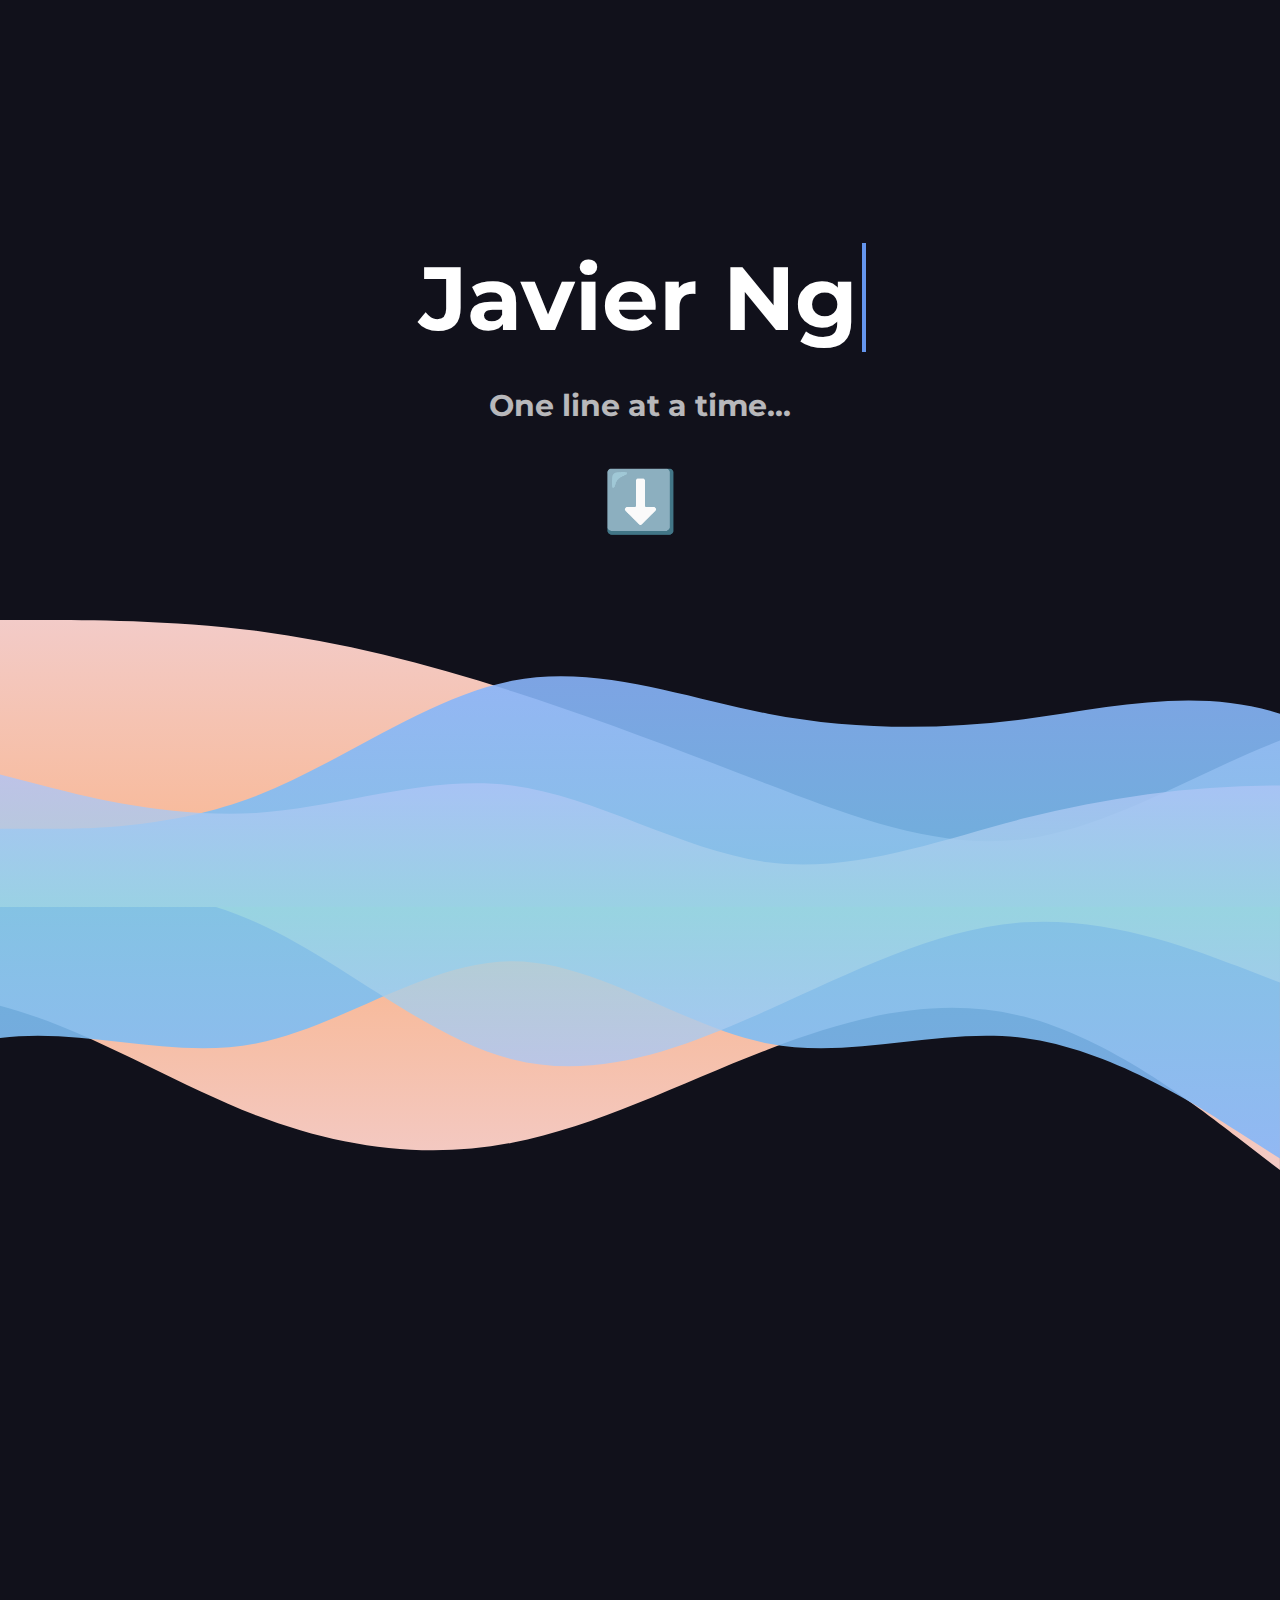
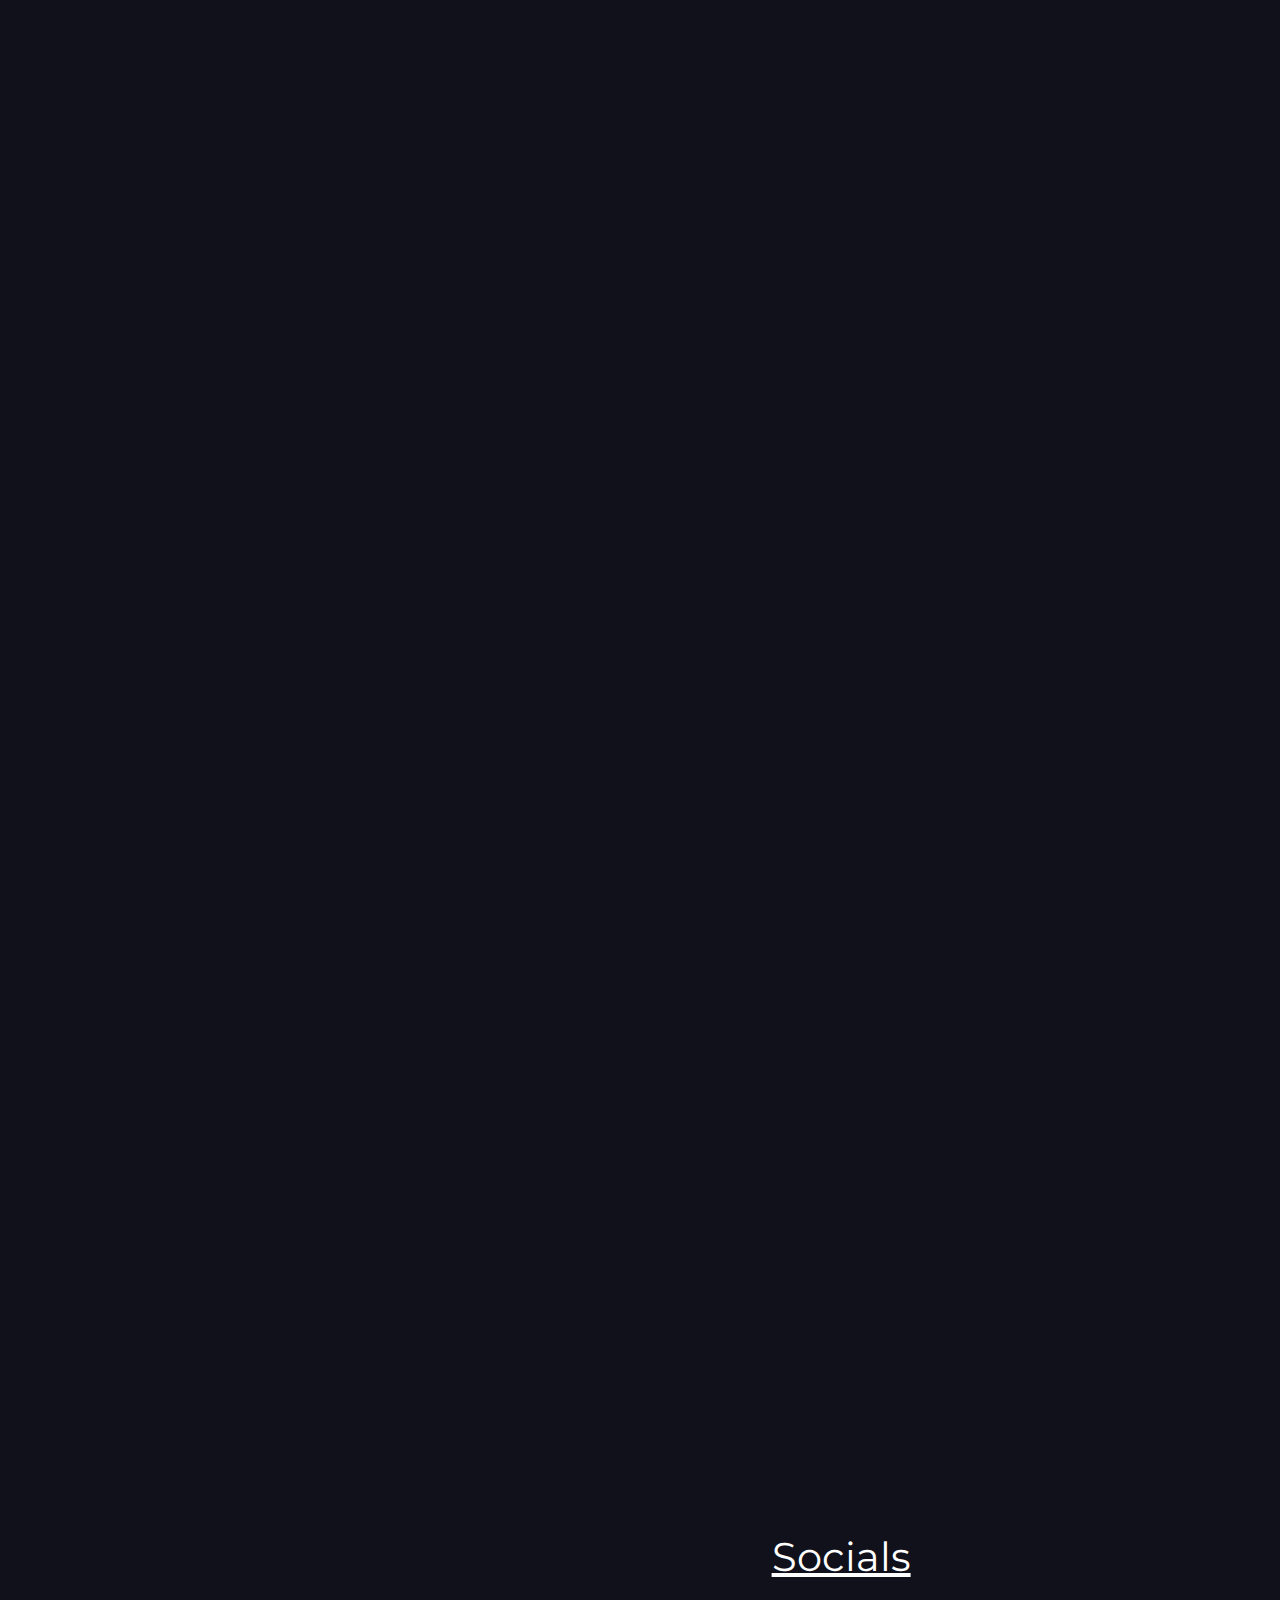
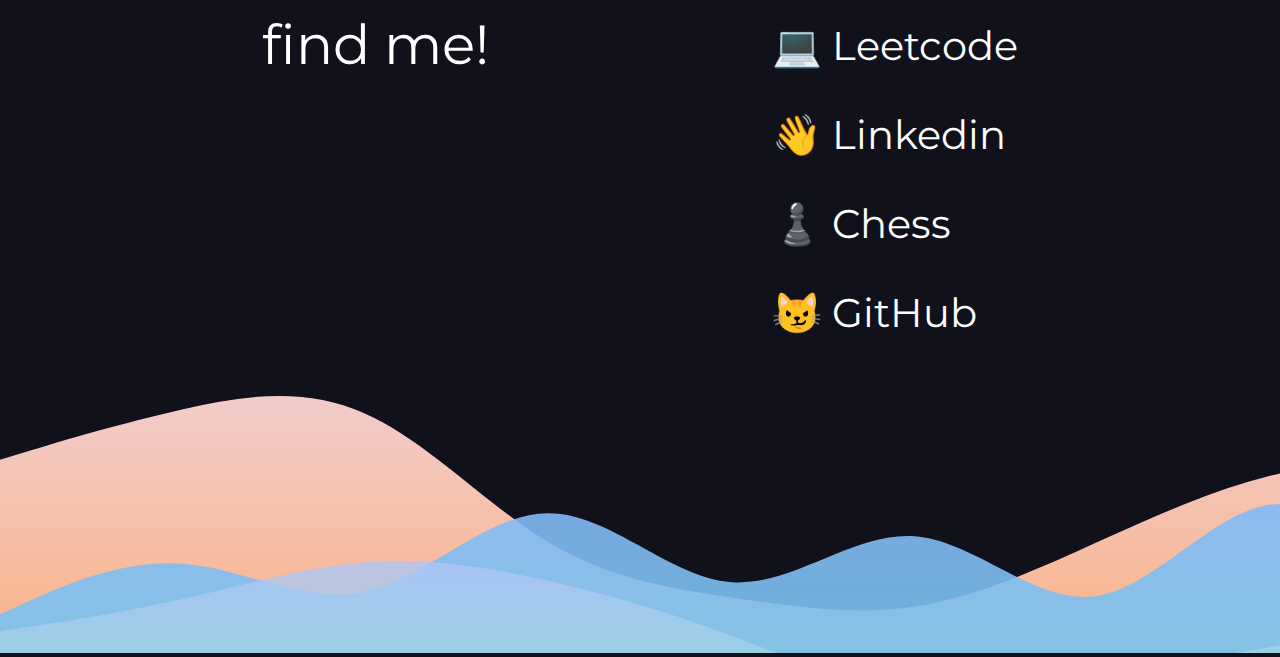
==== commit aa3de9c9: "Update index.html" ====
--- a/index.html
+++ b/index.html
@@ -70,7 +70,7 @@
                 <h2 class="lihead hidden">things I use</h2>
                     <div class = "listcontent hidden"><p>Linux</p></div>
                     <div class = "listcontent hidden"><p>KDE Plasma</p></div>
-                    <div class = "listcontent hidden"><p>VScode</p></div>
+                    <div class = "listcontent hidden"><p>Nvim</p></div>
                     <div class = "listcontent hidden"><p>Github</p></div>
                     <div class = "listcontent hidden"><p>k120/rk61</p></div>
             </section>
--- a/styles.css
+++ b/styles.css
@@ -107,7 +107,7 @@
 .down-arrow{
     animation:
         flash 4s infinite;
-    margin-bottom: 5%;
+    margin-bottom: 3%;
 }
 
 .wave_split{
